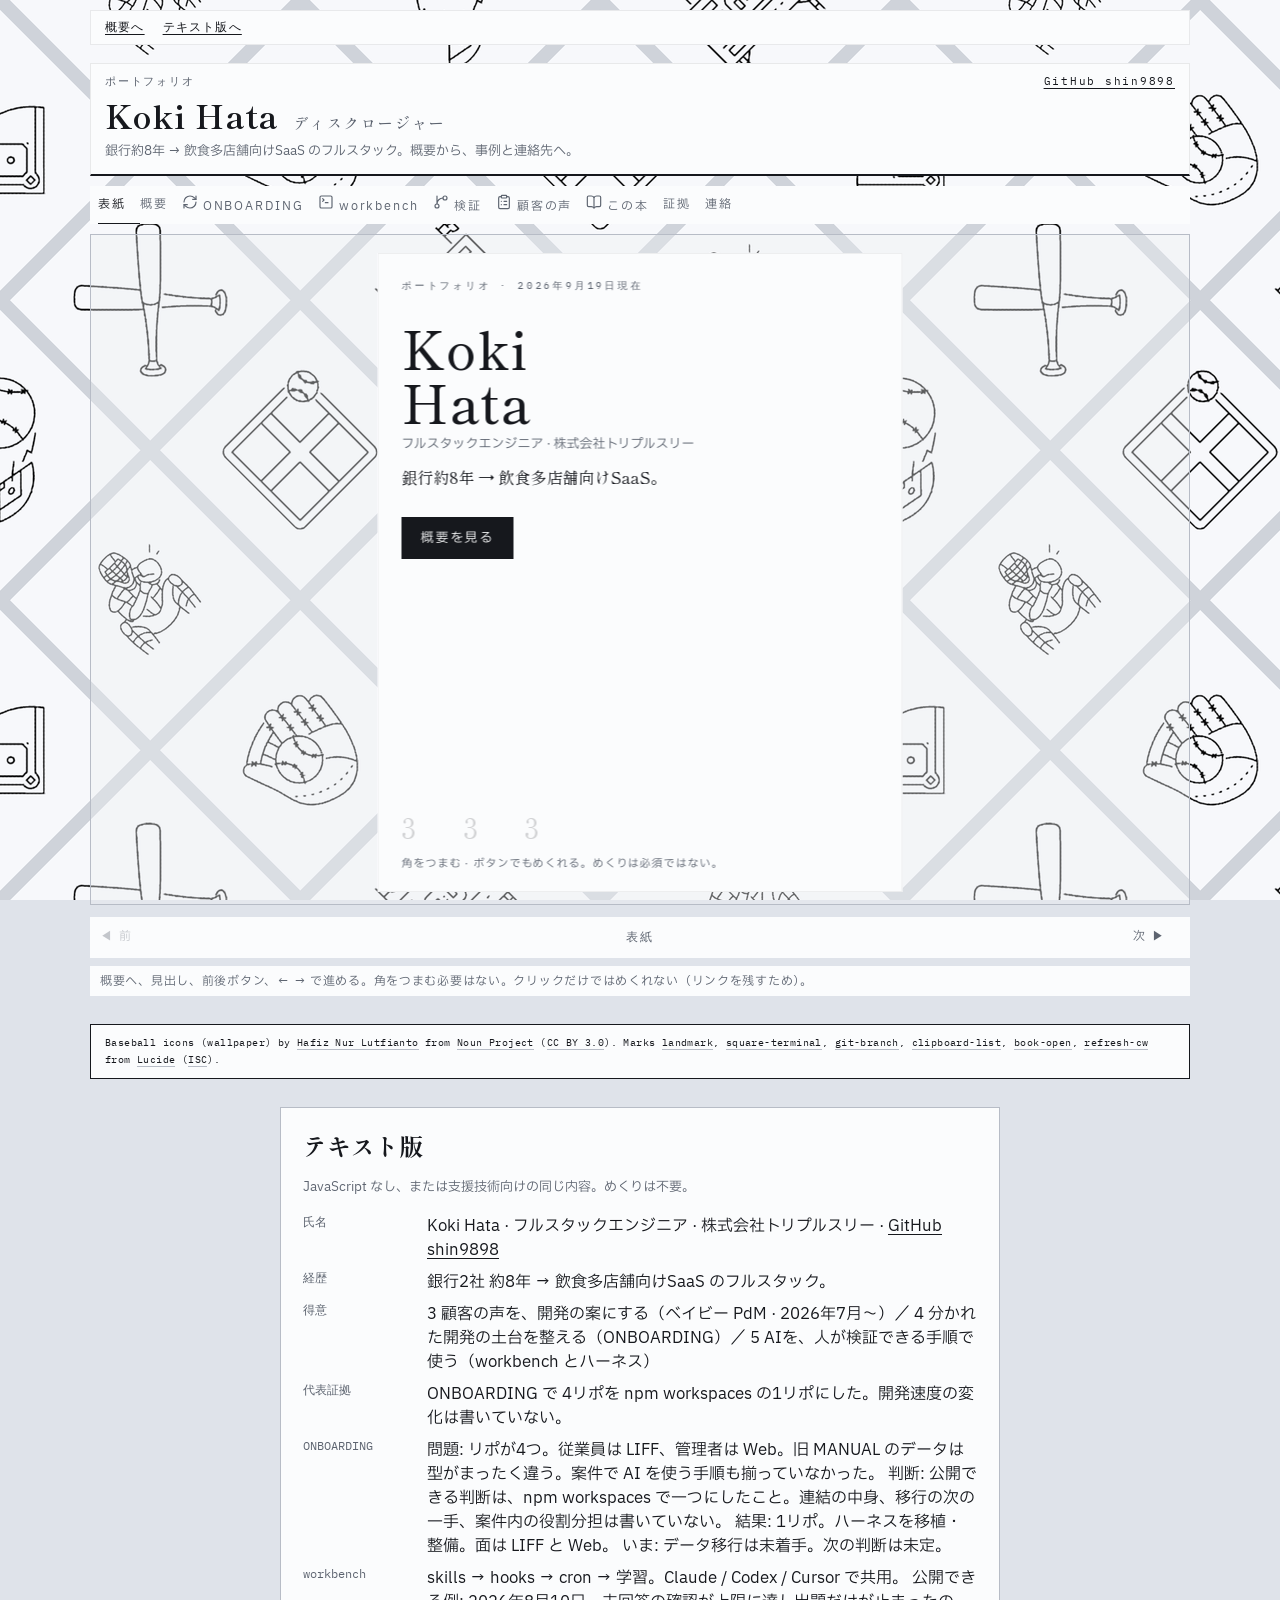
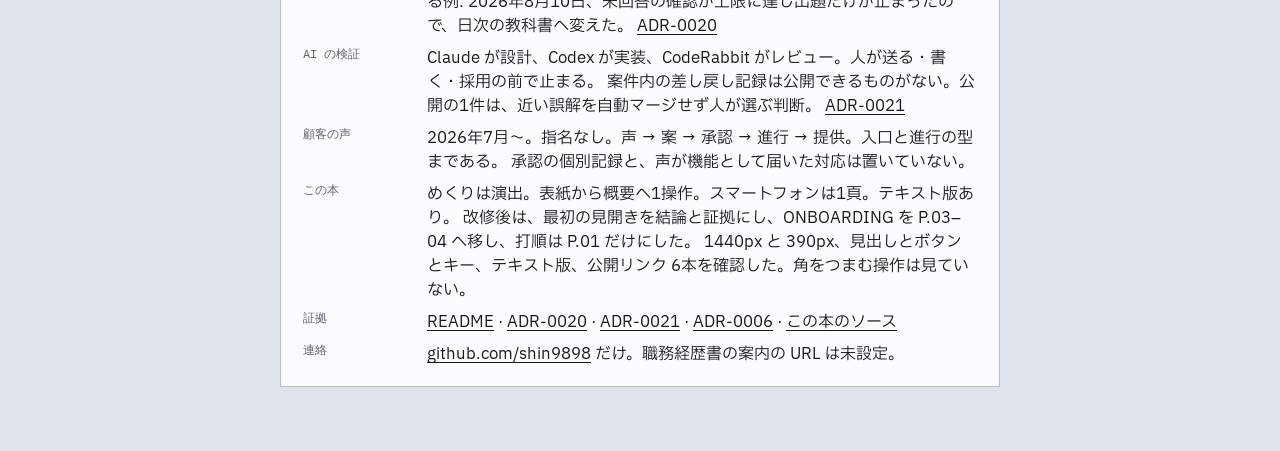
==== index.html @ a2ef48c8 "Publish v5 flipbook (16-page remap, ONBOARDING first) Move the ONBOARDING story to the second spread" ====
<!DOCTYPE html>
<html lang="ja">
  <head>
    <meta charset="utf-8" />
    <meta name="viewport" content="width=device-width, initial-scale=1" />
    <title>Koki Hata — フルスタック</title>
    <meta
      name="description"
      content="Koki Hata（GitHub: shin9898）。銀行約8年 → 飲食多店舗向けSaaS のフルスタック。顧客の声を開発につなぎ、開発基盤とAIの検証手順を自分で整える。"
    />
    <meta name="author" content="Koki Hata" />
    <link rel="canonical" href="https://shin9898.github.io/portfolio/" />
    <meta property="og:title" content="Koki Hata — フルスタック" />
    <meta
      property="og:description"
      content="銀行約8年 → 飲食多店舗向けSaaS。ONBOARDING の土台、workbench、AI の検証手順、顧客の声。"
    />
    <meta property="og:type" content="website" />
    <meta property="og:url" content="https://shin9898.github.io/portfolio/" />
    <meta property="og:locale" content="ja_JP" />
    <meta name="twitter:card" content="summary" />
    <meta name="theme-color" content="#dfe3ea" />
    <link rel="icon" href="./assets/favicon.svg" type="image/svg+xml" />
    <link rel="preconnect" href="https://fonts.googleapis.com" />
    <link rel="preconnect" href="https://fonts.gstatic.com" crossorigin />
    <link
      href="https://fonts.googleapis.com/css2?family=IBM+Plex+Mono:wght@400;500&family=IBM+Plex+Sans+JP:wght@400;500;600&family=Shippori+Mincho:wght@500;700&display=swap"
      rel="stylesheet"
    />
    <link rel="stylesheet" href="./css/stPageFlip.css" />
    <link rel="stylesheet" href="./css/site.css" />
  </head>
  <body>
    <svg xmlns="http://www.w3.org/2000/svg" width="0" height="0" aria-hidden="true" focusable="false" style="position: absolute">
      <!-- Lucide (ISC), shadcn default. https://lucide.dev/icons -->
      <symbol id="mark-bank" viewBox="0 0 24 24" fill="none" stroke="currentColor" stroke-width="1.75" stroke-linecap="round" stroke-linejoin="round">
        <title>landmark</title>
        <path d="M10 18v-7" />
        <path d="M11.119 2.205a2 2 0 0 1 1.762 0l7.84 3.846A.5.5 0 0 1 20.5 7h-17a.5.5 0 0 1-.22-.949z" />
        <path d="M14 18v-7" />
        <path d="M18 18v-7" />
        <path d="M3 22h18" />
        <path d="M6 18v-7" />
      </symbol>
      <symbol id="mark-workbench" viewBox="0 0 24 24" fill="none" stroke="currentColor" stroke-width="1.75" stroke-linecap="round" stroke-linejoin="round">
        <title>square-terminal</title>
        <path d="m7 11 2-2-2-2" />
        <path d="M11 13h4" />
        <rect width="18" height="18" x="3" y="3" rx="2" ry="2" />
      </symbol>
      <symbol id="mark-harness" viewBox="0 0 24 24" fill="none" stroke="currentColor" stroke-width="1.75" stroke-linecap="round" stroke-linejoin="round">
        <title>git-branch</title>
        <path d="M15 6a9 9 0 0 0-9 9V3" />
        <circle cx="18" cy="6" r="3" />
        <circle cx="6" cy="18" r="3" />
      </symbol>
      <symbol id="mark-pdm" viewBox="0 0 24 24" fill="none" stroke="currentColor" stroke-width="1.75" stroke-linecap="round" stroke-linejoin="round">
        <title>clipboard-list</title>
        <rect width="8" height="4" x="8" y="2" rx="1" ry="1" />
        <path d="M16 4h2a2 2 0 0 1 2 2v14a2 2 0 0 1-2 2H6a2 2 0 0 1-2-2V6a2 2 0 0 1 2-2h2" />
        <path d="M12 11h4" />
        <path d="M12 16h4" />
        <path d="M8 11h.01" />
        <path d="M8 16h.01" />
      </symbol>
      <symbol id="mark-book" viewBox="0 0 24 24" fill="none" stroke="currentColor" stroke-width="1.75" stroke-linecap="round" stroke-linejoin="round">
        <title>book-open</title>
        <path d="M12 5v16" />
        <path d="M20.001 19A2 2 0 0022 17V5a2 2 0 00-1.999-2L16 3.002A5 5 0 0012 5a5 5 0 00-4-2H4a2 2 0 00-2 2v12a2 2 0 001.999 2H8a5 5 0 014 2 5 5 0 014-2z" />
      </symbol>
      <symbol id="mark-story" viewBox="0 0 24 24" fill="none" stroke="currentColor" stroke-width="1.75" stroke-linecap="round" stroke-linejoin="round">
        <title>refresh-cw</title>
        <path d="M3 12a9 9 0 0 1 9-9 9.75 9.75 0 0 1 6.74 2.74L21 8" />
        <path d="M21 3v5h-5" />
        <path d="M21 12a9 9 0 0 1-9 9 9.75 9.75 0 0 1-6.74-2.74L3 16" />
        <path d="M8 16H3v5" />
      </symbol>
    </svg>

    <nav class="skip-bar" aria-label="近道">
      <a href="#plain-overview" data-jump="1">概要へ</a>
      <a href="#plain">テキスト版へ</a>
    </nav>

    <header class="mast">
      <p class="mast-kicker">ポートフォリオ</p>
      <p class="mast-id">
        <a href="https://github.com/shin9898">GitHub shin9898</a>
      </p>
      <h1 class="mast-title">
        Koki Hata
        <span class="mast-title-sub">ディスクロージャー</span>
      </h1>
      <p class="mast-lede">
        銀行約8年 → 飲食多店舗向けSaaS のフルスタック。概要から、事例と連絡先へ。
      </p>
    </header>

    <div class="desk">
      <nav class="toc" aria-label="頁の見出し">
        <button type="button" data-jump="0">表紙</button>
        <button type="button" data-jump="1">概要</button>
        <button type="button" data-jump="3">
          <svg class="toc-svg" viewBox="0 0 24 24" aria-hidden="true"><use href="#mark-story" /></svg>
          ONBOARDING
        </button>
        <button type="button" data-jump="5">
          <svg class="toc-svg" viewBox="0 0 24 24" aria-hidden="true"><use href="#mark-workbench" /></svg>
          workbench
        </button>
        <button type="button" data-jump="7">
          <svg class="toc-svg" viewBox="0 0 24 24" aria-hidden="true"><use href="#mark-harness" /></svg>
          検証
        </button>
        <button type="button" data-jump="9">
          <svg class="toc-svg" viewBox="0 0 24 24" aria-hidden="true"><use href="#mark-pdm" /></svg>
          顧客の声
        </button>
        <button type="button" data-jump="11">
          <svg class="toc-svg" viewBox="0 0 24 24" aria-hidden="true"><use href="#mark-book" /></svg>
          この本
        </button>
        <button type="button" data-jump="13">証拠</button>
        <button type="button" data-jump="14">連絡</button>
      </nav>

      <div class="stage" id="stage">
        <div class="mount is-showing-cover" id="mount">
          <div class="book" id="book" aria-label="Koki Hata ポートフォリオ">
            <!-- 0 表紙 -->
            <div class="leaf leaf-cover" data-book-page data-density="hard">
              <div class="cover cover-simple">
                <p class="cover-kicker">ポートフォリオ · 2026年9月19日現在</p>
                <h2 class="cover-title">Koki<br />Hata</h2>
                <p class="cover-sub">フルスタックエンジニア · 株式会社トリプルスリー</p>
                <p class="cover-lede">銀行約8年 → 飲食多店舗向けSaaS。</p>
                <button type="button" class="cover-cta" data-jump="1">概要を見る</button>
                <p class="three" aria-hidden="true">3&nbsp;&nbsp;3&nbsp;&nbsp;3</p>
                <p class="cover-hint">角をつまむ · ボタンでもめくれる。めくりは必須ではない。</p>
              </div>
            </div>

            <!-- 1 60秒の結論 -->
            <div class="leaf" data-book-page>
              <div class="sheet sheet-summary">
                <p class="running">
                  <svg class="role-svg" viewBox="0 0 24 24" role="img" aria-label="経歴"><title>経歴</title><use href="#mark-bank" /></svg>
                  P.01 — 60秒
                </p>
                <p class="field-label">だれか</p>
                <p class="legal-name">Koki Hata</p>
                <p class="identity">銀行2社 約8年 → 飲食多店舗向けSaaS のフルスタック。株式会社トリプルスリー。</p>
                <p class="field-label">得意</p>
                <ol class="hero-three">
                  <li>
                    <span class="bat-no">3</span>
                    <div>
                      <p class="hero-name">顧客の声を、開発の案にする</p>
                      <p class="hero-note">ベイビー PdM · 2026年7月〜</p>
                      <button type="button" class="inline-jump" data-jump="9">P.09–10 へ</button>
                    </div>
                  </li>
                  <li class="is-four">
                    <span class="bat-no">4</span>
                    <div>
                      <p class="hero-name">分かれた開発の土台を整える</p>
                      <p class="hero-note">ONBOARDING</p>
                      <button type="button" class="inline-jump" data-jump="3">P.03–04 へ</button>
                    </div>
                  </li>
                  <li>
                    <span class="bat-no">5</span>
                    <div>
                      <p class="hero-name">AIを、人が検証できる手順で使う</p>
                      <p class="hero-note">workbench とハーネス</p>
                      <button type="button" class="inline-jump" data-jump="5">P.05–08 へ</button>
                    </div>
                  </li>
                </ol>
                <p class="jump-row">
                  <button type="button" class="inline-jump" data-jump="14">連絡へ</button>
                  <a href="https://github.com/shin9898">GitHub shin9898</a>
                </p>
              </div>
            </div>

            <!-- 2 証拠 -->
            <div class="leaf" data-book-page>
              <div class="sheet">
                <p class="running">P.02 — 証拠</p>
                <h2>仕事の1話と、確かめられる変化</h2>
                <p class="kicker">ONBOARDING リニューアル。詳細は次の見開き。</p>
                <p class="lead">
                  分かれていた開発を npm workspaces の1リポにした。従業員は LIFF、管理者は Web。旧データ移行は未着手。案件で AI を使う手順を移植した。
                </p>
                <article class="proof">
                  <p class="field-label">代表証拠</p>
                  <p class="proof-head">4リポ → npm workspaces の1リポ</p>
                  <p>構成の変化まで。開発速度の変化は書いていない。</p>
                </article>
                <p class="jump-row">
                  <button type="button" class="inline-jump" data-jump="3">ONBOARDING P.03–04</button>
                  <button type="button" class="inline-jump" data-jump="14">連絡</button>
                </p>
              </div>
            </div>

            <!-- 3 ONBOARDING 問題・判断 -->
            <div class="leaf" data-book-page>
              <div class="sheet">
                <p class="running">
                  <svg class="role-svg" viewBox="0 0 24 24" role="img" aria-label="ONBOARDING"><title>ONBOARDING</title><use href="#mark-story" /></svg>
                  P.03 — ONBOARDING
                </p>
                <h2>分かれた開発の土台を整える</h2>
                <p class="kicker">ONBOARDING · 2025年12月〜。同じリニューアルの四つの論点。担当の境界は書いていない。</p>
                <ul class="story">
                  <li>
                    <p class="story-phase">問題</p>
                    <h3>土台が4つに分かれていた</h3>
                    <p>リポは4つ。従業員は LIFF、管理者は Web。旧 MANUAL のデータは型がまったく違う。案件で AI を使う手順も、まだ揃っていなかった。</p>
                  </li>
                  <li>
                    <p class="story-phase">判断</p>
                    <h3>公開できる判断は、一つに束ねたこと</h3>
                    <p>4リポを npm workspaces で一つにした。連結で何をどこにつないだか、移行の次の一手、案件内の役割分担は書いていない。</p>
                  </li>
                </ul>
              </div>
            </div>

            <!-- 4 ONBOARDING 結果・いま -->
            <div class="leaf" data-book-page>
              <div class="sheet">
                <p class="running">
                  <svg class="role-svg" viewBox="0 0 24 24" aria-hidden="true"><use href="#mark-story" /></svg>
                  P.04 — ONBOARDING
                </p>
                <h2>一つにした。移行は未着手</h2>
                <ul class="story">
                  <li>
                    <p class="story-phase">結果</p>
                    <div class="mono-diagram" aria-label="4リポから1リポ">
                      <div class="mono-from">
                        <span>リポ</span>
                        <span>リポ</span>
                        <span>リポ</span>
                        <span>リポ</span>
                      </div>
                      <span class="mono-arrow" aria-hidden="true">→</span>
                      <div class="mono-to">npm workspaces<br />1リポ</div>
                    </div>
                    <p>ハーネスを移植・整備した。面は LIFF と Web。連結で可能になった操作と、開発速度の変化は書いていない。</p>
                  </li>
                  <li>
                    <p class="story-phase">いま</p>
                    <h3>データ移行は未着手</h3>
                    <p>旧 MANUAL からの移行は、まだ始めていない。次の判断は未定。</p>
                  </li>
                </ul>
              </div>
            </div>

            <!-- 5 workbench 流れ -->
            <div class="leaf" data-book-page>
              <div class="sheet">
                <p class="running">
                  <svg class="role-svg" viewBox="0 0 24 24" role="img" aria-label="workbench"><title>workbench</title><use href="#mark-workbench" /></svg>
                  P.05 — workbench
                </p>
                <h2>workbench がどう回るか</h2>
                <p class="kicker">個人環境 · 2026年4月〜 · Claude / Codex / Cursor で共用</p>
                <ol class="flow" aria-label="全体の流れ">
                  <li>
                    <h3>skills</h3>
                    <p>手順を固定する</p>
                  </li>
                  <li>
                    <h3>hooks</h3>
                    <p>同じ契約で止める</p>
                  </li>
                  <li>
                    <h3>cron</h3>
                    <p>短い周期を回す</p>
                  </li>
                  <li>
                    <h3>学習</h3>
                    <p>次の手順に残す</p>
                  </li>
                </ol>
                <p>SessionStart から Stop までを3つの実行環境で共有する。朝の briefing、週次、学びの昇格を機械が回す。</p>
              </div>
            </div>

            <!-- 6 workbench 1例 -->
            <div class="leaf" data-book-page>
              <div class="sheet">
                <p class="running">
                  <svg class="role-svg" viewBox="0 0 24 24" aria-hidden="true"><use href="#mark-workbench" /></svg>
                  P.06 — workbench
                </p>
                <h2>学びが、次の手順になった例</h2>
                <p class="kicker">設計資料と、公開されている判断を分ける。</p>
                <article class="proof">
                  <p class="field-label">公開できる実行の1件</p>
                  <p class="proof-head">出題が止まったので、日次の教科書に変えた</p>
                  <p>
                    2026年8月10日、未回答の確認が上限に達し、新しい commit では出題だけが止まった。イベントは届いていた。全部貯めて1日の終わりに圧縮し、確認のあと翌日を進める形へ変えた。
                  </p>
                  <p>
                    <a href="https://github.com/shin9898/applied-loop/blob/main/docs/adr/0020-daily-retro-knowledge-loop.md">applied-loop ADR-0020</a>
                  </p>
                </article>
                <p class="fn">これは公開リポジトリの判断記録。個人環境の日記そのものは、ここには置いていない。</p>
              </div>
            </div>

            <!-- 7 ハーネス -->
            <div class="leaf" data-book-page>
              <div class="sheet">
                <p class="running">
                  <svg class="role-svg" viewBox="0 0 24 24" role="img" aria-label="AI ハーネス"><title>AI ハーネス</title><use href="#mark-harness" /></svg>
                  P.07 — AI の検証
                </p>
                <h2>AIを、人が検証できる手順で使う</h2>
                <p class="kicker">道具の紹介ではない。誰が設計し、誰が書き、誰が止めると決めるか。</p>
                <ol class="flow" aria-label="役割の順">
                  <li>
                    <h3>Claude</h3>
                    <p>設計する</p>
                  </li>
                  <li>
                    <h3>Codex</h3>
                    <p>実装する</p>
                  </li>
                  <li>
                    <h3>CodeRabbit</h3>
                    <p>レビューする</p>
                  </li>
                  <li>
                    <h3>人</h3>
                    <p>送る・書く・採用の前で止まる</p>
                  </li>
                </ol>
                <p>同じ手が設計と実装と最終レビューを兼ねない。本番のデータベースは書かない。</p>
              </div>
            </div>

            <!-- 8 検証記録 -->
            <div class="leaf" data-book-page>
              <div class="sheet">
                <p class="running">
                  <svg class="role-svg" viewBox="0 0 24 24" aria-hidden="true"><use href="#mark-harness" /></svg>
                  P.08 — AI の検証
                </p>
                <h2>人が差し戻した記録</h2>
                <p class="kicker">案件内の Claude → Codex → CodeRabbit の差し戻しは、公開できるものがない。下は公開リポジトリの1件。</p>
                <article class="proof">
                  <p class="field-label">公開できる検証の1件</p>
                  <p class="proof-head">近い誤解を、自動ではマージしない</p>
                  <p>
                    意味の近い誤解を機械がまとめる案に対し、実測を読んだところ重複ではなく精緻化だった。自動マージはしない。採用は人が選ぶ。
                  </p>
                  <p>
                    <a href="https://github.com/shin9898/applied-loop/blob/main/docs/adr/0021-gate-duplicate-guard.md">applied-loop ADR-0021</a>
                  </p>
                </article>
                <p class="fn">
                  理解ゲートの設計は
                  <a href="https://github.com/shin9898/applied-loop/blob/main/docs/adr/0006-comprehension-gate.md">ADR-0006</a>。
                </p>
              </div>
            </div>

            <!-- 9 顧客の声 -->
            <div class="leaf" data-book-page>
              <div class="sheet">
                <p class="running">
                  <svg class="role-svg" viewBox="0 0 24 24" role="img" aria-label="顧客の声"><title>顧客の声</title><use href="#mark-pdm" /></svg>
                  P.09 — 顧客の声
                </p>
                <h2>顧客の声を、開発の判断へ</h2>
                <p class="kicker">ベイビー PdM · 2026年7月〜 · 指名なし。肩書ではない。</p>
                <ol class="process" aria-label="声から提供までの順">
                  <li>声</li>
                  <li>案</li>
                  <li>承認</li>
                  <li>進行</li>
                  <li>提供</li>
                </ol>
                <p>議事録・Slack・失注を製品別に束ね、原文と解釈と人の判断を分けて案にする。声から Issue までの型をコードに置いている。</p>
                <p>承認の個別記録と、声が機能として届いた対応は、この本には置いていない。全工程が回っている、とは書いていない。</p>
              </div>
            </div>

            <!-- 10 到達地点 -->
            <div class="leaf" data-book-page>
              <div class="sheet">
                <p class="running">
                  <svg class="role-svg" viewBox="0 0 24 24" aria-hidden="true"><use href="#mark-pdm" /></svg>
                  P.10 — 顧客の声
                </p>
                <h2>いまの到達地点</h2>
                <p class="kicker">自発。入口と進行の型まで。</p>
                <ul class="beats">
                  <li>
                    <h3>ある</h3>
                    <p>声の入口。仕分け。課題を仕様にする。進行の契約。AI の提案を人が止める型。</p>
                  </li>
                  <li>
                    <h3>ない</h3>
                    <p>承認した個別案件の公開記録。この声がこの機能になった、という対応表。</p>
                  </li>
                </ul>
                <p class="fn">社内の件数は載せていない。</p>
              </div>
            </div>

            <!-- 11 この本 -->
            <div class="leaf" data-book-page>
              <div class="sheet">
                <p class="running">
                  <svg class="role-svg" viewBox="0 0 24 24" role="img" aria-label="このめくり本"><title>このめくり本</title><use href="#mark-book" /></svg>
                  P.11 — この本
                </p>
                <h2>めくりは演出。閲覧の必須ではない</h2>
                <ul class="beats">
                  <li>
                    <h3>概要へ1操作</h3>
                    <p>表紙の「概要を見る」、または上の「概要へ」。各事例と連絡は見出しから直接。</p>
                  </li>
                  <li>
                    <h3>スマートフォンは1頁</h3>
                    <p>幅が狭いときは見開きにしない。角をつままなくても、ボタンとキーボードで進める。</p>
                  </li>
                  <li>
                    <h3>テキスト版</h3>
                    <p>同じ内容を、めくりなしで読める。上の「テキスト版へ」。</p>
                  </li>
                </ul>
              </div>
            </div>

            <!-- 12 改修と検証 -->
            <div class="leaf" data-book-page>
              <div class="sheet">
                <p class="running">P.12 — この本</p>
                <h2>改修の前後と、実施した検証</h2>
                <div class="compare">
                  <article>
                    <p class="field-label">前</p>
                    <p>最初の見開きは読み方と仕組みの説明。仕事の1話は後ろ。打順が各章で繰り返された。編集用の印が本文に残っていた。</p>
                  </article>
                  <article>
                    <p class="field-label">後</p>
                    <p>最初の見開きは結論と証拠。ONBOARDING は P.03–04。打順は P.01 だけ。公開本文から編集メモを外した。</p>
                  </article>
                </div>
                <ul class="verify" id="verify-list">
                  <li>幅 1440px で表紙・最初の見開き・テキスト版を撮影した。欠けは見えていない。</li>
                  <li>幅 390px で表紙・概要・ONBOARDING が単頁になった。頁内の縦スクロールは起きなかった。</li>
                  <li>「概要を見る」「概要へ」、見出し、前後ボタン、← → で全16頁に届いた。</li>
                  <li>テキスト版だけで、経歴・得意・証拠・連絡の骨格に届いた。</li>
                  <li>公開リンク 6本は、ログアウトの HTTP 200 で開いた。</li>
                </ul>
                <p class="fn">角をつまむ操作そのものは、この検証では見ていない。</p>
              </div>
            </div>

            <!-- 13 証拠リンク -->
            <div class="leaf" data-book-page>
              <div class="sheet">
                <p class="running">P.13 — 証拠</p>
                <h2>ログアウトで開く先</h2>
                <p class="kicker">リポジトリのトップで済ませない。確認できる内容だけ。</p>
                <ul class="deep-links">
                  <li>
                    <a href="https://github.com/shin9898/applied-loop/blob/main/README.md">applied-loop README</a>
                    <span>学習ループの公開入口</span>
                  </li>
                  <li>
                    <a href="https://github.com/shin9898/applied-loop/blob/main/docs/adr/0020-daily-retro-knowledge-loop.md">ADR-0020</a>
                    <span>出題停止を見て、日次教科書へ変えた判断</span>
                  </li>
                  <li>
                    <a href="https://github.com/shin9898/applied-loop/blob/main/docs/adr/0021-gate-duplicate-guard.md">ADR-0021</a>
                    <span>近い誤解を自動マージしない、人の選択</span>
                  </li>
                  <li>
                    <a href="https://github.com/shin9898/applied-loop/blob/main/docs/adr/0006-comprehension-gate.md">ADR-0006</a>
                    <span>理解ゲートの設計</span>
                  </li>
                  <li>
                    <a href="https://github.com/shin9898/portfolio/blob/main/index.html">portfolio / index.html</a>
                    <span>この本のソース</span>
                  </li>
                </ul>
              </div>
            </div>

            <!-- 14 連絡 -->
            <div class="leaf" data-book-page>
              <div class="sheet">
                <p class="running">P.14 — 連絡</p>
                <h2>連絡</h2>
                <ul class="contact">
                  <li>
                    GitHub
                    <a href="https://github.com/shin9898">shin9898</a>
                  </li>
                  <li>
                    この本
                    <a href="https://shin9898.github.io/portfolio/">shin9898.github.io/portfolio</a>
                  </li>
                </ul>
                <p>いま公開する連絡先は GitHub だけ。ほかの宛先は書いていない。</p>
                <p>職歴の正本は職務経歴書側。この本には載せない。案内の URL は未設定。</p>
                <p class="fn credit-line">
                  Baseball icons (wallpaper) by
                  <a href="https://thenounproject.com/creator/hafizcreative.id/">Hafiz Nur Lutfianto</a>
                  from
                  <a href="https://thenounproject.com/browse/collection-icon/sleek-baseball-296164/">Noun Project</a>
                  (<a href="https://creativecommons.org/licenses/by/3.0/">CC BY 3.0</a>).
                  Marks
                  <a href="https://lucide.dev/icons/landmark">landmark</a>,
                  <a href="https://lucide.dev/icons/square-terminal">square-terminal</a>,
                  <a href="https://lucide.dev/icons/git-branch">git-branch</a>,
                  <a href="https://lucide.dev/icons/clipboard-list">clipboard-list</a>,
                  <a href="https://lucide.dev/icons/book-open">book-open</a>,
                  <a href="https://lucide.dev/icons/refresh-cw">refresh-cw</a>
                  from
                  <a href="https://lucide.dev/">Lucide</a>
                  (<a href="https://lucide.dev/license">ISC</a>).
                </p>
              </div>
            </div>

            <!-- 15 裏表紙 -->
            <div class="leaf leaf-cover leaf-back" data-book-page data-density="hard">
              <div class="cover cover-back cover-simple">
                <p class="cover-kicker">閉じたあと</p>
                <h2 class="cover-title">Koki<br />Hata</h2>
                <p class="cover-sub">
                  <a href="https://github.com/shin9898">github.com/shin9898</a>
                </p>
                <p class="cover-lede">2026年9月19日現在</p>
                <p class="three" aria-hidden="true">3&nbsp;&nbsp;3&nbsp;&nbsp;3</p>
              </div>
            </div>
          </div>
        </div>
      </div>

      <div class="controls">
        <button type="button" id="prev" aria-label="前の頁">◀ 前</button>
        <p class="pager" aria-live="polite">
          <span id="page-label">表紙</span>
        </p>
        <button type="button" id="next" aria-label="次の頁">次 ▶</button>
      </div>
      <p class="hint" id="flip-hint">初期化しています…</p>
    </div>

    <footer class="site-credit">
      <p>
        Baseball icons (wallpaper) by
        <a href="https://thenounproject.com/creator/hafizcreative.id/">Hafiz Nur Lutfianto</a>
        from
        <a href="https://thenounproject.com/browse/collection-icon/sleek-baseball-296164/">Noun Project</a>
        (<a href="https://creativecommons.org/licenses/by/3.0/">CC BY 3.0</a>).
        Marks
        <a href="https://lucide.dev/icons/landmark">landmark</a>,
        <a href="https://lucide.dev/icons/square-terminal">square-terminal</a>,
        <a href="https://lucide.dev/icons/git-branch">git-branch</a>,
        <a href="https://lucide.dev/icons/clipboard-list">clipboard-list</a>,
        <a href="https://lucide.dev/icons/book-open">book-open</a>,
        <a href="https://lucide.dev/icons/refresh-cw">refresh-cw</a>
        from
        <a href="https://lucide.dev/">Lucide</a>
        (<a href="https://lucide.dev/license">ISC</a>).
      </p>
    </footer>

    <section class="plain" id="plain" aria-labelledby="plain-h">
      <h2 id="plain-h">テキスト版</h2>
      <p>JavaScript なし、または支援技術向けの同じ内容。めくりは不要。</p>
      <dl>
        <dt id="plain-overview">氏名</dt>
        <dd>Koki Hata · フルスタックエンジニア · 株式会社トリプルスリー · <a href="https://github.com/shin9898">GitHub shin9898</a></dd>
        <dt>経歴</dt>
        <dd>銀行2社 約8年 → 飲食多店舗向けSaaS のフルスタック。</dd>
        <dt>得意</dt>
        <dd>
          3 顧客の声を、開発の案にする（ベイビー PdM · 2026年7月〜）／
          4 分かれた開発の土台を整える（ONBOARDING）／
          5 AIを、人が検証できる手順で使う（workbench とハーネス）
        </dd>
        <dt>代表証拠</dt>
        <dd>ONBOARDING で 4リポを npm workspaces の1リポにした。開発速度の変化は書いていない。</dd>
        <dt>ONBOARDING</dt>
        <dd>
          問題: リポが4つ。従業員は LIFF、管理者は Web。旧 MANUAL のデータは型がまったく違う。案件で AI を使う手順も揃っていなかった。
          判断: 公開できる判断は、npm workspaces で一つにしたこと。連結の中身、移行の次の一手、案件内の役割分担は書いていない。
          結果: 1リポ。ハーネスを移植・整備。面は LIFF と Web。
          いま: データ移行は未着手。次の判断は未定。
        </dd>
        <dt>workbench</dt>
        <dd>
          skills → hooks → cron → 学習。Claude / Codex / Cursor で共用。
          公開できる例: 2026年8月10日、未回答の確認が上限に達し出題だけが止まったので、日次の教科書へ変えた。
          <a href="https://github.com/shin9898/applied-loop/blob/main/docs/adr/0020-daily-retro-knowledge-loop.md">ADR-0020</a>
        </dd>
        <dt>AI の検証</dt>
        <dd>
          Claude が設計、Codex が実装、CodeRabbit がレビュー。人が送る・書く・採用の前で止まる。
          案件内の差し戻し記録は公開できるものがない。公開の1件は、近い誤解を自動マージせず人が選ぶ判断。
          <a href="https://github.com/shin9898/applied-loop/blob/main/docs/adr/0021-gate-duplicate-guard.md">ADR-0021</a>
        </dd>
        <dt>顧客の声</dt>
        <dd>
          2026年7月〜。指名なし。声 → 案 → 承認 → 進行 → 提供。入口と進行の型まである。
          承認の個別記録と、声が機能として届いた対応は置いていない。
        </dd>
        <dt>この本</dt>
        <dd>
          めくりは演出。表紙から概要へ1操作。スマートフォンは1頁。テキスト版あり。
          改修後は、最初の見開きを結論と証拠にし、ONBOARDING を P.03–04 へ移し、打順は P.01 だけにした。
          1440px と 390px、見出しとボタンとキー、テキスト版、公開リンク 6本を確認した。角をつまむ操作は見ていない。
        </dd>
        <dt>証拠</dt>
        <dd>
          <a href="https://github.com/shin9898/applied-loop/blob/main/README.md">README</a> ·
          <a href="https://github.com/shin9898/applied-loop/blob/main/docs/adr/0020-daily-retro-knowledge-loop.md">ADR-0020</a> ·
          <a href="https://github.com/shin9898/applied-loop/blob/main/docs/adr/0021-gate-duplicate-guard.md">ADR-0021</a> ·
          <a href="https://github.com/shin9898/applied-loop/blob/main/docs/adr/0006-comprehension-gate.md">ADR-0006</a> ·
          <a href="https://github.com/shin9898/portfolio/blob/main/index.html">この本のソース</a>
        </dd>
        <dt>連絡</dt>
        <dd>
          <a href="https://github.com/shin9898">github.com/shin9898</a>
          だけ。職務経歴書の案内の URL は未設定。
        </dd>
      </dl>
    </section>

    <script src="./js/vendor/page-flip.browser.js"></script>
    <script src="./js/site.js"></script>
  </body>
</html>
---- css/stPageFlip.css ----
.stf__parent {
  position: relative;
  display: block;
  box-sizing: border-box;
  transform: translateZ(0);

  -ms-touch-action: pan-y;
  touch-action: pan-y;
}

.sft__wrapper {
  position: relative;
  width: 100%;
  box-sizing: border-box;
}

.stf__parent canvas {
  position: absolute;
  width: 100%;
  height: 100%;
  left: 0;
  top: 0;
}

.stf__block {
  position: absolute;
  width: 100%;
  height: 100%;
  box-sizing: border-box;
  perspective: 2000px;
}

.stf__item {
  display: none;
  position: absolute;
  transform-style: preserve-3d;
}

.stf__outerShadow {
  position: absolute;
  left: 0;
  top: 0;
}

.stf__innerShadow {
  position: absolute;
  left: 0;
  top: 0;
}

.stf__hardShadow {
  position: absolute;
  left: 0;
  top: 0;
}

.stf__hardInnerShadow {
  position: absolute;
  left: 0;
  top: 0;
}
---- css/site.css ----
:root {
  --bg: #dfe3ea;
  --stage: #eceef2;
  --paper: #fbfcfd;
  --ink: #16181d;
  --mute: #5d6470;
  --rule: #b7bcc6;
  --note: #7a1f2b;
  --col: rgba(22, 24, 29, 0.08);
  --grid: #cfd4dc;
  --mincho: "Shippori Mincho", "Yu Mincho", "Hiragino Mincho ProN", serif;
  --gothic: "IBM Plex Sans JP", "Hiragino Sans", "Noto Sans JP", sans-serif;
  --mono: "IBM Plex Mono", ui-monospace, monospace;
  --wallpaper-w: 900px;
  --wallpaper-h: 600px;
}

*,
*::before,
*::after {
  box-sizing: border-box;
}

html,
body {
  margin: 0;
  min-height: 100%;
}

body {
  color: var(--ink);
  font-family: var(--gothic);
  background-color: var(--bg);
  overflow-x: hidden;
  -webkit-font-smoothing: antialiased;
}

/* Noun baseball line-art as pasted wallpaper, not the four role marks.
   One 3×2 diamond tile, origin 0 0, viewport-fixed — no offset, no scroll/flip shift. */
body::before {
  content: "";
  position: fixed;
  inset: 0;
  z-index: 0;
  pointer-events: none;
  background-color: var(--bg);
  background-image: url("../assets/wallpaper/noun-baseball-tile.png");
  background-repeat: repeat;
  background-size: var(--wallpaper-w) var(--wallpaper-h);
  background-position: 0 0;
  background-attachment: fixed;
}

.skip {
  position: absolute;
  left: 12px;
  top: -48px;
  z-index: 20;
  padding: 8px 12px;
  background: var(--paper);
  color: var(--ink);
  border: 1px solid var(--ink);
}

.skip:focus {
  top: 12px;
}

.skip-bar {
  position: relative;
  z-index: 2;
  display: flex;
  flex-wrap: wrap;
  gap: 10px 18px;
  width: min(1100px, calc(100% - 24px));
  margin: 10px auto 0;
  padding: 8px 14px;
  background: var(--paper);
  border: 1px solid rgba(22, 24, 29, 0.08);
  font-family: var(--mono);
  font-size: 12px;
  letter-spacing: 0.1em;
}

.skip-bar a {
  color: var(--ink);
}

.mast {
  position: relative;
  z-index: 1;
  width: min(1100px, calc(100% - 24px));
  margin: 18px auto 10px;
  display: grid;
  grid-template-columns: 1fr auto;
  grid-template-areas:
    "kicker id"
    "title title"
    "lede lede";
  align-items: baseline;
  gap: 4px 12px;
  padding: 10px 14px 12px;
  background: var(--paper);
  border: 1px solid rgba(22, 24, 29, 0.08);
  border-bottom: 2px solid var(--ink);
}

.mast-kicker,
.mast-id {
  margin: 0;
  font-family: var(--mono);
  font-size: 11px;
  letter-spacing: 0.16em;
  color: var(--mute);
}

.mast-kicker {
  grid-area: kicker;
}

.mast-id {
  grid-area: id;
  text-align: right;
}

.mast-title {
  grid-area: title;
  margin: 4px 0 0;
  font-family: var(--mincho);
  font-size: clamp(24px, 3vw, 32px);
  font-weight: 700;
  letter-spacing: 0.04em;
  line-height: 1.15;
  display: flex;
  flex-wrap: wrap;
  align-items: baseline;
  gap: 4px 14px;
}

.mast-title-sub {
  font-size: clamp(13px, 1.4vw, 15px);
  font-weight: 500;
  letter-spacing: 0.14em;
  color: var(--mute);
}

.mast-lede {
  grid-area: lede;
  margin: 2px 0 0;
  font-size: 13px;
  line-height: 1.7;
  color: var(--mute);
}

.mast-lede strong {
  color: var(--ink);
  font-weight: 600;
  border-bottom: 1px solid var(--ink);
}

.desk {
  position: relative;
  z-index: 1;
  width: min(1100px, calc(100% - 24px));
  margin: 0 auto 28px;
}

.toc {
  display: flex;
  flex-wrap: nowrap;
  align-items: stretch;
  gap: 0;
  margin: 0 0 10px;
  overflow-x: auto;
  padding: 2px 8px 0;
  background: var(--paper);
}

.toc button,
.controls button {
  appearance: none;
  border: 0;
  border-bottom: 1px solid transparent;
  background: transparent;
  color: var(--mute);
  font-family: var(--gothic);
  font-size: 12px;
  letter-spacing: 0.16em;
  padding: 6px 14px 8px 0;
  cursor: pointer;
  flex: 0 0 auto;
  white-space: nowrap;
}

.toc-group {
  display: flex;
  align-items: stretch;
  flex: 0 0 auto;
  margin: 0 12px 0 2px;
  padding: 0 0 0 10px;
  border-left: 1px solid var(--rule);
  border-right: 1px solid var(--rule);
}

.toc-group-label {
  align-self: center;
  margin-right: 10px;
  font-family: var(--mono);
  font-size: 10px;
  letter-spacing: 0.2em;
  color: var(--note);
}

.toc-group button {
  display: inline-flex;
  align-items: center;
  gap: 5px;
  letter-spacing: 0.08em;
}

.toc-svg {
  width: 16px;
  height: 16px;
  flex: 0 0 auto;
}

.toc button.is-active,
.toc button:hover,
.controls button:hover {
  color: var(--ink);
  border-bottom-color: var(--ink);
}

.toc button:disabled,
.controls button:disabled {
  opacity: 0.35;
  cursor: not-allowed;
}

.stage {
  position: relative;
  padding: 18px 24px 12px;
  min-height: 360px;
  background: rgba(236, 238, 242, 0.38);
  border: 1px solid var(--rule);
  overflow: hidden;
}

.mount {
  width: 100%;
}

.book {
  margin: 0 auto;
  width: 100%;
}

.book:not(.stf__parent) {
  position: relative;
  min-height: 520px;
  display: flex;
  align-items: center;
  justify-content: center;
}

.book:not(.stf__parent) .leaf {
  display: none;
}

.book:not(.stf__parent) .leaf-cover:first-child {
  display: block;
  width: min(360px, 78vw);
  height: min(500px, 64vh);
  box-shadow: 0 18px 40px rgba(22, 24, 29, 0.12);
}

.mount.is-showing-cover .book.stf__parent {
  transform: translateX(-25%);
}

.mount.is-showing-spread .book.stf__parent {
  transform: translateX(0);
}

.leaf {
  background: var(--paper);
  color: var(--ink);
}

.leaf-cover {
  background: var(--paper);
}

.cover {
  position: relative;
  height: 100%;
  padding: 26px 24px 20px;
  overflow: hidden;
  display: flex;
  flex-direction: column;
  background: var(--paper);
  box-shadow: inset 0 0 0 1px rgba(22, 24, 29, 0.06);
}

.cover-kicker {
  margin: 0;
  font-family: var(--mono);
  font-size: 10px;
  letter-spacing: 0.28em;
  color: var(--mute);
}

.cover-title {
  margin: 28px 0 4px;
  font-family: var(--mincho);
  font-size: clamp(40px, 8vw, 52px);
  line-height: 1.05;
  font-weight: 500;
  letter-spacing: 0.02em;
}

.cover-sub {
  margin: 0 0 10px;
  font-size: 13px;
  color: var(--mute);
}

.cover-lede {
  margin: 0 0 18px;
  font-family: var(--mincho);
  font-size: 14px;
  line-height: 1.7;
}

.cols {
  display: grid;
  grid-template-columns: 1fr 1fr 1fr;
  gap: 0;
  flex: 1;
  margin: 0;
  border-top: 1px solid var(--ink);
  min-height: 0;
}

.cols > div {
  padding: 12px 10px 0 0;
  border-right: 1px solid var(--rule);
}

.cols > div:last-child {
  border-right: 0;
  padding-right: 0;
}

.cols > div:not(:first-child) {
  padding-left: 10px;
}

.cols dt {
  margin: 0;
  font-family: var(--mono);
  font-size: 10px;
  letter-spacing: 0.14em;
  color: var(--mute);
}

.cols dd {
  margin: 5px 0 12px;
  font-family: var(--mincho);
  font-size: 14px;
  line-height: 1.35;
}

.cols dd small {
  display: block;
  margin-top: 2px;
  font-family: var(--mono);
  font-size: 10px;
  letter-spacing: 0.04em;
  color: var(--mute);
}

.cover-legend {
  display: flex;
  justify-content: space-between;
  gap: 8px;
  margin: 0;
  padding: 8px 0;
  border-top: 1px solid var(--rule);
  font-family: var(--mono);
  font-size: 10px;
  letter-spacing: 0.1em;
  color: var(--mute);
}

.cover-legend .is-strong {
  color: var(--ink);
  border-bottom: 1px solid var(--ink);
}

.three {
  display: flex;
  justify-content: space-between;
  margin: 0;
  padding-top: 12px;
  font-family: var(--mincho);
  font-size: 28px;
  color: rgba(22, 24, 29, 0.18);
  letter-spacing: 0.4em;
}

.cover-hint {
  margin: 8px 0 0;
  font-size: 11px;
  letter-spacing: 0.08em;
  color: var(--mute);
}

.cover-simple {
  justify-content: flex-start;
}

.cover-simple .cover-lede {
  font-size: 16px;
  margin-bottom: 8px;
}

.cover-cta {
  appearance: none;
  align-self: flex-start;
  margin: 18px 0 auto;
  padding: 10px 18px;
  border: 1px solid var(--ink);
  background: var(--ink);
  color: var(--paper);
  font-family: var(--gothic);
  font-size: 13px;
  letter-spacing: 0.14em;
  cursor: pointer;
}

.cover-cta:hover,
.cover-cta:focus-visible {
  background: var(--paper);
  color: var(--ink);
}

.cover-back .cover-sub a {
  color: inherit;
}

.cover-back {
  justify-content: center;
}

.cover-back .cover-title {
  margin-top: 8px;
  font-size: clamp(32px, 6vw, 40px);
}

.sheet {
  height: 100%;
  padding: 18px 18px 16px 20px;
  overflow: hidden;
  overflow-y: auto;
  display: flex;
  flex-direction: column;
  background: var(--paper);
}

.running {
  margin: 0 0 8px;
  font-family: var(--mono);
  font-size: 10px;
  letter-spacing: 0.2em;
  color: var(--mute);
  display: flex;
  align-items: center;
  gap: 8px;
}

.running .role-svg {
  width: 22px;
  height: 22px;
  flex: 0 0 auto;
}

.sheet h2 {
  margin: 0 0 8px;
  font-family: var(--mincho);
  font-size: 22px;
  font-weight: 700;
  letter-spacing: 0.04em;
}

.lead,
.sheet p {
  margin: 0 0 8px;
  font-size: 13.5px;
  line-height: 1.75;
}

.kicker {
  margin: 0 0 10px;
  font-size: 12px;
  color: var(--mute);
}

.fn,
.sheet .fn {
  margin-top: auto;
  padding-top: 10px;
  border-top: 1px solid var(--rule);
  font-size: 11px;
  color: var(--mute);
  line-height: 1.65;
}

.fn p {
  margin: 0 0 6px;
  font-size: 11px;
  line-height: 1.65;
}

.fn p:last-child {
  margin-bottom: 0;
}

.mark {
  font-family: var(--mono);
  font-size: 10px;
  letter-spacing: 0.12em;
  color: var(--note);
  border-bottom: 1px solid var(--note);
}

/* Source tag for facts read from the personal repositories (workbench / llm-config). */
.src {
  font-family: var(--mono);
  font-size: 9px;
  letter-spacing: 0.02em;
  color: var(--mute);
  overflow-wrap: anywhere;
}

.role-index {
  margin: 8px 0 10px;
  padding: 0;
  list-style: none;
  display: grid;
  grid-template-columns: repeat(4, 1fr);
  gap: 8px 6px;
}

.role-index li {
  display: flex;
  flex-direction: column;
  align-items: center;
  text-align: center;
  gap: 4px;
}

.role-index .role-svg {
  width: 56px;
  height: 56px;
}

.role-index-5 {
  grid-template-columns: repeat(5, 1fr);
  gap: 8px 4px;
}

.role-index-5 .role-svg {
  width: 44px;
  height: 44px;
}

.role-index-5 .role-name {
  font-size: 12px;
}

.role-svg {
  width: 48px;
  height: 48px;
  color: var(--ink);
  display: block;
  flex: 0 0 auto;
  overflow: visible;
}

.role-svg-inline {
  width: 22px;
  height: 22px;
  display: inline-block;
  vertical-align: middle;
  margin-right: 4px;
}

.role-name {
  margin: 0;
  font-family: var(--mincho);
  font-size: 13px;
  font-weight: 700;
}

.role-read {
  margin: 0;
  font-size: 10px;
  line-height: 1.45;
  color: var(--mute);
}

.field-label {
  margin: 0;
  font-family: var(--mono);
  font-size: 10px;
  letter-spacing: 0.2em;
  color: var(--mute);
}

.legal-name {
  margin: 0 0 4px;
  font-family: var(--mincho);
  font-size: 32px;
  font-weight: 500;
  letter-spacing: 0.04em;
}

.identity {
  margin: 0 0 6px;
  font-family: var(--mincho);
  font-size: 16px;
  font-weight: 700;
  line-height: 1.45;
  letter-spacing: 0.02em;
}

.identity-sm {
  margin: 12px 0 0;
  font-size: 18px;
  text-align: center;
}

.sheet-summary .fn {
  padding-top: 8px;
}

.hero-three {
  margin: 4px 0 8px;
  padding: 0;
  list-style: none;
  border-top: 1px solid var(--ink);
}

.hero-three li {
  display: grid;
  grid-template-columns: 2.1em minmax(0, 1fr);
  grid-template-areas: "no body";
  column-gap: 8px;
  padding: 6px 0 6px 8px;
  border-bottom: 1px solid var(--rule);
  border-left: 3px solid var(--ink);
  background: rgba(22, 24, 29, 0.03);
}

.hero-three li > div {
  grid-area: body;
  min-width: 0;
}

.hero-three .bat-no {
  grid-area: no;
  margin-top: 2px;
  background: var(--ink);
  color: var(--paper);
}

.hero-three .is-four .bat-no {
  background: var(--note);
}

.hero-name {
  margin: 0;
  font-family: var(--mincho);
  font-size: 15px;
  font-weight: 700;
  line-height: 1.35;
}

.hero-note {
  margin: 2px 0 0;
  font-size: 11.5px;
  line-height: 1.45;
  color: var(--ink);
  opacity: 0.8;
}

.inline-jump {
  appearance: none;
  margin: 4px 0 0;
  padding: 0;
  border: 0;
  border-bottom: 1px solid var(--ink);
  background: transparent;
  color: var(--ink);
  font-family: var(--gothic);
  font-size: 11px;
  letter-spacing: 0.08em;
  cursor: pointer;
}

.jump-row {
  display: flex;
  flex-wrap: wrap;
  align-items: center;
  gap: 12px 16px;
  margin: 10px 0 0;
  padding-top: 10px;
  border-top: 1px solid var(--rule);
  font-size: 12px;
}

.proof {
  margin: 8px 0 0;
  padding: 10px 12px;
  border: 1px solid var(--ink);
  background: rgba(22, 24, 29, 0.03);
}

.proof-head {
  margin: 4px 0 6px;
  font-family: var(--mincho);
  font-size: 18px;
  font-weight: 700;
  line-height: 1.35;
}

.proof p {
  margin: 0 0 6px;
}

.proof p:last-child {
  margin-bottom: 0;
}

.flow {
  display: grid;
  grid-template-columns: repeat(4, minmax(0, 1fr));
  gap: 6px;
  margin: 0 0 12px;
  padding: 0;
  list-style: none;
}

.flow li {
  position: relative;
  padding: 10px 8px 8px;
  border: 1px solid var(--ink);
  min-width: 0;
}

.flow h3 {
  margin: 0 0 4px;
  font-family: var(--mincho);
  font-size: 15px;
}

.flow p {
  margin: 0;
  font-size: 11.5px;
  line-height: 1.45;
  color: var(--mute);
}

.mono-diagram {
  display: grid;
  grid-template-columns: minmax(0, 1fr) auto minmax(0, 1.1fr);
  align-items: center;
  gap: 10px;
  margin: 4px 0 10px;
}

.mono-from {
  display: grid;
  grid-template-columns: 1fr 1fr;
  gap: 6px;
}

.mono-from span,
.mono-to {
  border: 1px dashed var(--rule);
  padding: 10px 6px;
  text-align: center;
  font-family: var(--mono);
  font-size: 11px;
  letter-spacing: 0.08em;
}

.mono-to {
  border: 1px solid var(--ink);
  border-style: solid;
  font-family: var(--mincho);
  font-size: 15px;
  font-weight: 700;
  letter-spacing: 0.02em;
  line-height: 1.4;
  padding: 16px 8px;
}

.mono-arrow {
  font-size: 20px;
  color: var(--note);
}

.compare {
  display: grid;
  grid-template-columns: 1fr 1fr;
  gap: 8px;
  margin: 0 0 10px;
}

.compare article {
  padding: 8px 10px;
  border: 1px solid var(--rule);
}

.compare p {
  margin: 0;
  font-size: 12.5px;
  line-height: 1.55;
}

.verify {
  margin: 0;
  padding: 0;
  list-style: none;
  border-top: 1px solid var(--ink);
}

.verify li {
  padding: 6px 0;
  border-bottom: 1px solid var(--rule);
  font-size: 12.5px;
  line-height: 1.5;
}

.deep-links {
  margin: 0;
  padding: 0;
  list-style: none;
}

.deep-links li {
  display: grid;
  gap: 2px;
  padding: 8px 0;
  border-bottom: 1px solid var(--rule);
}

.deep-links span {
  font-size: 12px;
  color: var(--mute);
  line-height: 1.45;
}

.path-line {
  margin: 4px 0 0;
  padding: 8px 0 0;
  border-top: 1px solid var(--rule);
  font-size: 12px;
  line-height: 1.55;
}

.stats-six {
  grid-template-columns: 1fr 1fr;
}

.subjects-tight li {
  padding: 6px 0;
}

.subjects-tight p {
  font-size: 11.5px;
  line-height: 1.4;
}

.contact-compact {
  margin: 8px 0 0;
  padding-top: 6px;
  border-top: 1px solid var(--rule);
}

.contact-compact li {
  padding: 4px 0;
  font-size: 12px;
}

.process {
  display: flex;
  flex-wrap: wrap;
  gap: 0;
  margin: 0 0 8px;
  padding: 0;
  list-style: none;
  border: 1px solid var(--ink);
}

.process li {
  flex: 1 1 auto;
  position: relative;
  padding: 6px 10px 6px 8px;
  font-family: var(--mono);
  font-size: 10px;
  letter-spacing: 0.08em;
  text-align: center;
  border-right: 1px solid var(--rule);
}

.process li:last-child {
  border-right: 0;
}

.process li:not(:last-child)::after {
  content: "→";
  position: absolute;
  right: -0.35em;
  top: 50%;
  transform: translateY(-50%);
  color: var(--mute);
  font-size: 9px;
}

.process .is-pending {
  color: var(--mute);
}

.process .mark {
  display: block;
  margin-top: 1px;
  font-size: 8px;
  letter-spacing: 0.04em;
  border-bottom: 0;
}

.why {
  margin: 0;
  padding: 0;
  list-style: none;
  display: grid;
  gap: 0;
  border-top: 1px solid var(--ink);
}

.why li {
  padding: 10px 0 10px 2px;
  border-bottom: 1px solid var(--rule);
}

.why h3 {
  margin: 0 0 4px;
  font-family: var(--mono);
  font-size: 11px;
  font-weight: 500;
  letter-spacing: 0.16em;
}

.why p {
  margin: 0;
  font-size: 13px;
  line-height: 1.6;
}

.why .is-gap {
  color: var(--mute);
  background: repeating-linear-gradient(
    -45deg,
    transparent 0 6px,
    rgba(22, 24, 29, 0.04) 6px 7px
  );
}

.beats {
  margin: 0;
  padding: 0;
  list-style: none;
  display: grid;
  gap: 8px;
}

.beats li {
  padding: 8px 10px 8px;
  border: 1px solid var(--rule);
}

.beats h3 {
  margin: 0 0 4px;
  font-family: var(--mincho);
  font-size: 16px;
  font-weight: 700;
}

.beats p {
  margin: 0;
  font-size: 13px;
  line-height: 1.55;
}

.beats .detail {
  margin-top: 4px;
  font-size: 11px;
  line-height: 1.5;
  color: var(--mute);
}

.ledger {
  width: 100%;
  border-collapse: collapse;
  font-size: 12.5px;
}

.ledger th,
.ledger td {
  border-bottom: 1px solid var(--rule);
  padding: 7px 4px;
  text-align: left;
  vertical-align: top;
}

.ledger th {
  width: 28%;
  font-weight: 500;
  color: var(--mute);
  font-family: var(--mono);
  font-size: 10px;
  letter-spacing: 0.08em;
}

.subjects {
  margin: 0;
  padding: 0;
  list-style: none;
  display: grid;
  gap: 0;
  border-top: 1px solid var(--ink);
}

.subjects li {
  display: grid;
  grid-template-columns: 7.5em 1fr;
  gap: 10px;
  padding: 8px 0;
  border-bottom: 1px solid var(--rule);
}

.subjects h3 {
  margin: 0;
  font-family: var(--mono);
  font-size: 11px;
  letter-spacing: 0.08em;
  font-weight: 500;
}

.subjects p {
  margin: 0;
  font-size: 12px;
  line-height: 1.5;
}

.stack {
  margin: 0;
  padding: 0;
  list-style: none;
}

.stack li {
  display: grid;
  grid-template-columns: 1fr auto;
  gap: 8px;
  padding: 6px 0;
  border-bottom: 1px solid var(--rule);
  font-size: 13px;
}

.stack span {
  color: var(--mute);
  font-size: 12px;
}

/* P.01 読み方 */
.howto {
  margin: 0 0 12px;
  padding: 0;
  list-style: none;
  counter-reset: howto;
  display: grid;
  gap: 8px;
}

.howto li {
  counter-increment: howto;
  display: flex;
  align-items: flex-start;
  gap: 6px;
  font-size: 13px;
  line-height: 1.65;
}

.howto li::before {
  content: counter(howto);
  flex: 0 0 1.6em;
  font-family: var(--mono);
  font-size: 12px;
  color: var(--note);
  border-top: 1px solid var(--note);
  padding-top: 2px;
  margin-top: 4px;
  height: 1.2em;
}

.howto b {
  font-weight: 600;
}

/* P.02 職務要約 */
.summary {
  margin: 12px 0 0;
  padding: 0;
  list-style: none;
  display: grid;
  gap: 6px;
}

.summary li {
  position: relative;
  padding-left: 14px;
  font-size: 13px;
  line-height: 1.65;
}

.summary li::before {
  content: "";
  position: absolute;
  left: 0;
  top: 0.75em;
  width: 6px;
  height: 6px;
  transform: rotate(45deg);
  background: var(--ink);
}

/* P.03 年表 */
.timeline {
  margin: 0;
  padding: 0;
  list-style: none;
  border-top: 1px solid var(--ink);
}

.timeline li {
  display: grid;
  grid-template-columns: 8.2em 1fr;
  gap: 10px;
  padding: 7px 0;
  border-bottom: 1px solid var(--rule);
  font-size: 13px;
  line-height: 1.45;
}

.timeline time {
  font-family: var(--mono);
  font-size: 11px;
  letter-spacing: 0.04em;
  color: var(--mute);
  padding-top: 2px;
  white-space: nowrap;
}

.timeline b {
  font-weight: 600;
}

.timeline div > span:not(.mark) {
  display: block;
  font-size: 11px;
  color: var(--mute);
}

.timeline .is-gap {
  color: var(--mute);
  background: repeating-linear-gradient(
    -45deg,
    transparent 0 6px,
    rgba(22, 24, 29, 0.04) 6px 7px
  );
}

/* P.04 成績 */
.stats {
  margin: 0;
  padding: 0;
  list-style: none;
  display: grid;
  grid-template-columns: 1fr 1fr;
  gap: 0;
  border-top: 1px solid var(--ink);
  border-left: 1px solid var(--rule);
}

.stats li {
  display: flex;
  flex-direction: column;
  gap: 2px;
  padding: 8px 8px 7px;
  border-right: 1px solid var(--rule);
  border-bottom: 1px solid var(--rule);
  min-height: 52px;
}

.stat-n {
  font-family: var(--mono);
  font-size: 15px;
  font-weight: 500;
  letter-spacing: 0.01em;
  line-height: 1.2;
}

.stat-l {
  font-size: 10.5px;
  line-height: 1.4;
  color: var(--mute);
}

/* 打順 — lineup card. 3・4・5 = cleanup = strongest. */
.sheet-lineup h2 {
  margin-bottom: 4px;
}

.sheet-lineup .kicker {
  margin-bottom: 8px;
}

.lineup {
  margin: 8px 0 0;
  padding: 0;
  list-style: none;
  border-top: 1px solid var(--ink);
}

.bat {
  position: relative;
  display: grid;
  grid-template-columns: 2.1em 1fr;
  grid-template-areas:
    "no skill"
    "no note";
  column-gap: 6px;
  padding: 4px 0 4px 2px;
  border-bottom: 1px solid var(--rule);
}

/* 1・2 and 6〜9 stay readable but visually secondary. */
.bat:not(.is-cleanup) {
  padding: 3px 0 3px 2px;
  grid-template-areas: "no skill";
}

.bat:not(.is-cleanup) .bat-skill {
  font-size: 12px;
  font-weight: 400;
  color: var(--mute);
}

.bat:not(.is-cleanup) .bat-note {
  display: none;
}

.ev:not(.is-cleanup) p {
  font-size: 10.5px;
  color: var(--mute);
  line-height: 1.4;
}

/* Slot numbers are shared by the lineup (left) and evidence (right) pages so
   the reader can match ③④⑤ across the spread. */
.bat-no,
.ev-no {
  grid-area: no;
  display: inline-flex;
  align-items: center;
  justify-content: center;
  width: 1.55em;
  height: 1.55em;
  margin-top: 1px;
  font-family: var(--mono);
  font-size: 13px;
  line-height: 1;
  color: var(--mute);
  border-radius: 50%;
}

.is-cleanup .bat-no,
.is-cleanup .ev-no {
  background: var(--ink);
  color: var(--paper);
  font-weight: 500;
}

.is-four .bat-no,
.is-four .ev-no {
  background: var(--note);
}

.bat-skill {
  grid-area: skill;
  font-size: 13px;
  line-height: 1.4;
  font-weight: 500;
}

.bat-note {
  grid-area: note;
  font-size: 10.5px;
  line-height: 1.45;
  color: var(--mute);
}

.bat.is-cleanup {
  padding: 7px 0 7px 8px;
  border-left: 3px solid var(--ink);
  background: rgba(22, 24, 29, 0.03);
}

.bat.is-cleanup .bat-skill {
  font-family: var(--mincho);
  font-size: 15px;
  font-weight: 700;
  letter-spacing: 0.02em;
}

.bat.is-cleanup .bat-note {
  color: var(--ink);
  opacity: 0.8;
}

.bat.is-cleanup-start {
  border-top: 1px solid var(--ink);
  margin-top: 14px;
}

.bat.is-cleanup-start::before {
  content: "3・4・5 クリーンナップ — いちばん強い";
  position: absolute;
  top: -9px;
  left: 8px;
  padding: 0 6px;
  background: var(--paper);
  font-family: var(--mono);
  font-size: 9.5px;
  letter-spacing: 0.14em;
  color: var(--note);
  white-space: nowrap;
}

.bat.is-cleanup-end {
  border-bottom: 1px solid var(--ink);
  margin-bottom: 4px;
}

.h2-sub {
  display: inline-block;
  margin-left: 8px;
  font-family: var(--mono);
  font-size: 10px;
  font-weight: 400;
  letter-spacing: 0.16em;
  color: var(--mute);
  vertical-align: middle;
}

.sheet-lineup:has(.process) h2 {
  font-size: 18px;
  margin-bottom: 2px;
}

.sheet-lineup:has(.process) .kicker {
  margin-bottom: 6px;
  font-size: 11px;
  line-height: 1.45;
}

.sheet-lineup:has(.process) .process {
  margin-bottom: 4px;
}

.sheet-lineup:has(.process) .bat.is-cleanup {
  padding: 5px 0 5px 8px;
}

.sheet-lineup:has(.process) .bat.is-cleanup-start {
  margin-top: 8px;
}

.sheet-lineup:has(.process) .bat.is-cleanup .bat-skill {
  font-size: 13.5px;
}

/* 業務内容 — Findy career-skills 風のカード。
   期間を左レール、見出し＋役割、短い箇条、技術チップ。脚注はカードの下（重ねない）。 */
.jobs {
  display: grid;
  gap: 8px;
  margin: 2px 0 0;
  min-height: 0;
  flex: 1 1 auto;
}

.job {
  padding: 8px 10px 7px;
  border: 1px solid var(--rule);
  background: var(--paper);
}

.job.is-key {
  border-color: var(--ink);
  border-left-width: 3px;
  background: rgba(22, 24, 29, 0.03);
}

.job-head {
  display: grid;
  grid-template-columns: 7.6em minmax(0, 1fr);
  grid-template-areas:
    "period title"
    "period role";
  column-gap: 10px;
  row-gap: 1px;
  align-items: baseline;
  margin: 0 0 6px;
  padding-bottom: 5px;
  border-bottom: 1px solid var(--grid);
}

.job-period {
  grid-area: period;
  margin: 0;
  font-family: var(--mono);
  font-size: 10px;
  letter-spacing: 0.02em;
  color: var(--mute);
  line-height: 1.35;
  white-space: nowrap;
}

.job h3 {
  grid-area: title;
  margin: 0;
  font-family: var(--mincho);
  font-size: 16px;
  font-weight: 700;
  letter-spacing: 0.02em;
  line-height: 1.25;
}

.job-role {
  grid-area: role;
  margin: 0;
  font-size: 10.5px;
  line-height: 1.35;
  color: var(--mute);
}

.job ul {
  margin: 0;
  padding: 0 0 0 1.1em;
}

.job li {
  margin: 0 0 3px;
  font-size: 12px;
  line-height: 1.45;
}

.job li:last-child {
  margin-bottom: 0;
}

.chips {
  display: flex;
  flex-wrap: wrap;
  gap: 4px;
  margin: 7px 0 0;
}

.chips span {
  font-family: var(--mono);
  font-size: 9.5px;
  letter-spacing: 0.03em;
  padding: 2px 7px;
  border: 1px solid var(--rule);
  color: var(--ink);
  white-space: nowrap;
  line-height: 1.3;
  background: var(--paper);
}

.job.is-key .chips span {
  background: var(--paper);
}

.sheet-evidence h2 {
  margin-bottom: 2px;
}

.sheet-evidence .kicker {
  margin-bottom: 8px;
}

.sheet-evidence > .fn {
  margin-top: 8px;
  flex: 0 0 auto;
  position: relative;
  z-index: 1;
  background: var(--paper);
}

.evidence {
  margin: 6px 0 0;
  padding: 0;
  list-style: none;
  border-top: 1px solid var(--ink);
}

.ev {
  display: grid;
  grid-template-columns: 2.1em 1fr;
  grid-template-areas: "no fact";
  column-gap: 6px;
  padding: 3px 0 3px 2px;
  border-bottom: 1px solid var(--rule);
}

.ev p {
  grid-area: fact;
  margin: 0;
  font-size: 11px;
  line-height: 1.5;
}

.ev-src {
  display: inline-block;
  margin-right: 6px;
  padding: 0 4px;
  font-family: var(--mono);
  font-size: 9.5px;
  letter-spacing: 0.08em;
  color: var(--mute);
  border: 1px solid var(--rule);
  vertical-align: 1px;
  white-space: nowrap;
}

.ev.is-cleanup {
  padding-left: 8px;
  border-left: 3px solid var(--ink);
  background: rgba(22, 24, 29, 0.03);
}

.ev.is-cleanup p {
  font-weight: 500;
}

.ev.is-cleanup .ev-src {
  color: var(--ink);
  border-color: var(--ink);
}

/* Bottom block of a 根拠 page: AI 活用 (engineer / CS / PdM) or 所属の摘要 (banks). */
.sheet-evidence .ai {
  margin-top: auto;
  padding-top: 8px;
  border-top: 1px solid var(--ink);
}

.ai h3 {
  margin: 0 0 4px;
  font-family: var(--mono);
  font-size: 10px;
  font-weight: 500;
  letter-spacing: 0.2em;
  color: var(--ink);
}

.ai ul {
  margin: 0;
  padding: 0;
  list-style: none;
  display: grid;
  gap: 3px;
}

.ai li {
  position: relative;
  padding-left: 12px;
  font-size: 11px;
  line-height: 1.5;
}

.ai li::before {
  content: "";
  position: absolute;
  left: 0;
  top: 0.62em;
  width: 5px;
  height: 5px;
  transform: rotate(45deg);
  background: var(--ink);
}

.ai.is-pending {
  border-top-style: dashed;
}

.ai.is-pending li {
  color: var(--mute);
}

.ai.is-pending li::before {
  background: transparent;
  border: 1px solid var(--mute);
}

/* P.02 打順の見方 */
.slot-guide {
  margin: 4px 0 0;
  padding: 0;
  list-style: none;
  border-top: 1px solid var(--ink);
}

.slot-guide li {
  display: grid;
  grid-template-columns: 4.6em 1fr;
  gap: 12px;
  padding: 14px 0 14px 2px;
  border-bottom: 1px solid var(--rule);
}

.slot {
  font-family: var(--mono);
  font-size: 16px;
  letter-spacing: 0.06em;
  color: var(--mute);
  padding-top: 2px;
}

.slot-guide .slot-name {
  margin: 0 0 4px;
  font-size: 15px;
  font-weight: 600;
  line-height: 1.4;
}

.slot-guide .slot-read {
  margin: 0;
  font-size: 12.5px;
  line-height: 1.6;
  color: var(--mute);
}

.slot-legend {
  margin: 14px 0 0;
  padding: 0;
  list-style: none;
  display: flex;
  flex-wrap: wrap;
  gap: 8px 18px;
  font-size: 12px;
  color: var(--mute);
}

.slot-legend li {
  display: inline-flex;
  align-items: center;
  gap: 6px;
}

.slot-legend .bat-no {
  font-size: 12px;
}

.slot-guide .is-cleanup {
  padding-left: 8px;
  border-left: 3px solid var(--ink);
  background: rgba(22, 24, 29, 0.03);
}

.slot-guide .is-cleanup .slot {
  color: var(--ink);
  font-weight: 500;
}

.slot-guide .is-cleanup .slot-name {
  font-family: var(--mincho);
  font-size: 17px;
  font-weight: 700;
}

/* P.17 Obsidian */
.loop {
  margin: 8px 0 0;
  padding: 0;
  list-style: none;
  display: grid;
  grid-template-columns: 1fr 1fr;
  gap: 12px;
}

.loop li {
  padding: 14px 14px 12px;
  border: 1px solid var(--rule);
  border-top: 2px solid var(--ink);
}

.loop h3 {
  margin: 0 0 6px;
  font-family: var(--mincho);
  font-size: 17px;
  font-weight: 700;
}

.loop p {
  margin: 0 0 8px;
  font-size: 13px;
  line-height: 1.6;
}

.loop .pending,
.loop .detail {
  margin: 0;
  padding-top: 6px;
  border-top: 1px dashed var(--rule);
  font-size: 11px;
  line-height: 1.55;
  color: var(--mute);
}

.loop .detail {
  color: var(--ink);
}

/* P.09 科目 */
.sub-meta {
  margin: 0 0 2px !important;
  font-family: var(--mono);
  font-size: 10px !important;
  letter-spacing: 0.06em;
  color: var(--mute);
}

.subjects > li > div {
  min-width: 0;
}

/* P.10 技術 */
.field-label-gap {
  margin-top: 12px;
}

.tags {
  margin: 4px 0 10px;
  font-size: 12px;
  line-height: 1.7;
}

/* P.02 仕組み4つ */
.systems {
  margin: 4px 0 0;
  padding: 0;
  list-style: none;
  display: grid;
  grid-template-columns: 1fr 1fr;
  gap: 8px;
  flex: 1 1 auto;
}

.systems li {
  padding: 10px 10px 8px;
  border: 1px solid var(--rule);
  min-width: 0;
}

.systems .role-svg {
  width: 28px;
  height: 28px;
  margin-bottom: 4px;
}

.systems h3 {
  margin: 0 0 4px;
  font-family: var(--mincho);
  font-size: 16px;
  font-weight: 700;
  letter-spacing: 0.02em;
}

.systems p {
  margin: 0;
  font-size: 12px;
  line-height: 1.5;
}

/* P.11–12 仕事の1話 */
.story {
  margin: 0 0 8px;
  padding: 0;
  list-style: none;
  border-top: 1px solid var(--ink);
}

.story li {
  padding: 10px 0 10px 2px;
  border-bottom: 1px solid var(--rule);
}

.story-phase {
  margin: 0 0 2px;
  font-family: var(--mono);
  font-size: 10px;
  letter-spacing: 0.18em;
  color: var(--note);
}

.story h3 {
  margin: 0 0 4px;
  font-family: var(--mincho);
  font-size: 20px;
  font-weight: 700;
  letter-spacing: 0.02em;
}

.story p {
  margin: 0;
  font-size: 13.5px;
  line-height: 1.6;
}

.sheet-lineup .story {
  margin-bottom: 4px;
}

.sheet-lineup .story h3 {
  font-size: 18px;
}

/* P.10 載せないもの */
.cut {
  margin: 0;
  padding: 0;
  list-style: none;
  border-top: 1px solid var(--ink);
}

.cut li {
  position: relative;
  padding: 8px 0 8px 14px;
  border-bottom: 1px solid var(--rule);
  font-size: 13px;
  line-height: 1.55;
}

.cut li::before {
  content: "—";
  position: absolute;
  left: 0;
  color: var(--note);
  font-family: var(--mono);
}

/* 自己PR（テキスト版・旧頁用） */
.pr {
  margin: 0;
  padding: 0;
  list-style: none;
  display: grid;
  gap: 8px;
}

.pr li {
  padding-left: 12px;
  border-left: 2px solid var(--rule);
  font-size: 13px;
  line-height: 1.65;
}

.pr b {
  font-weight: 600;
}

.contact {
  margin: 0;
  padding: 0;
  list-style: none;
  display: grid;
  gap: 8px;
  font-size: 13px;
}

.contact li {
  display: flex;
  justify-content: space-between;
  gap: 8px;
  border-bottom: 1px solid var(--rule);
  padding: 6px 0;
}

a {
  color: var(--ink);
  text-underline-offset: 3px;
}

a:hover {
  color: var(--note);
}

.controls {
  display: flex;
  align-items: center;
  justify-content: space-between;
  gap: 12px;
  margin-top: 12px;
  padding: 4px 10px;
  background: var(--paper);
}

.pager {
  margin: 0;
  color: var(--mute);
  font-family: var(--mono);
  font-size: 12px;
  letter-spacing: 0.14em;
}

.hint {
  margin: 8px 0 0;
  padding: 6px 10px;
  background: var(--paper);
  color: var(--mute);
  font-size: 12px;
  letter-spacing: 0.06em;
}

.site-credit {
  position: relative;
  z-index: 1;
  width: min(1100px, calc(100% - 24px));
  margin: 0 auto 28px;
  padding: 10px 14px;
  background: var(--paper);
  border: 1px solid var(--ink);
  font-family: var(--mono);
  font-size: 10px;
  letter-spacing: 0.04em;
  color: var(--ink);
  line-height: 1.65;
}

.site-credit p {
  margin: 0;
}

.site-credit a {
  color: var(--ink);
  text-decoration: none;
  border-bottom: 1px solid var(--rule);
}

.site-credit a:hover {
  border-bottom-color: var(--ink);
}

.sheet .credit-line {
  margin-top: 10px;
}

.plain {
  position: relative;
  z-index: 1;
  width: min(720px, calc(100% - 32px));
  margin: 0 auto 64px;
  padding: 20px 22px;
  background: var(--paper);
  border: 1px solid var(--rule);
}

.plain h2 {
  margin: 0 0 8px;
  font-family: var(--mincho);
}

.plain p {
  font-size: 13px;
  line-height: 1.7;
  color: var(--mute);
}

.plain dl {
  display: grid;
  grid-template-columns: 7em 1fr;
  gap: 8px 12px;
  margin: 16px 0 0;
}

.plain dt {
  font-family: var(--mono);
  font-size: 12px;
  color: var(--mute);
}

.plain dd {
  margin: 0;
}

.plain-roles {
  display: grid;
  grid-template-columns: repeat(4, 1fr);
  gap: 8px;
  margin: 16px 0 0;
  padding: 0;
  list-style: none;
}

.plain-roles li {
  text-align: center;
  font-size: 12px;
}

.plain h3 {
  margin: 20px 0 8px;
  font-family: var(--mincho);
  font-size: 16px;
}

.plain-lineups {
  display: grid;
  grid-template-columns: 1fr 1fr;
  gap: 14px 20px;
}

.plain-lineups h4 {
  margin: 0 0 6px;
  font-size: 13px;
  font-weight: 600;
  display: flex;
  align-items: center;
  gap: 6px;
}

.plain-lineups ol {
  margin: 0;
  padding-left: 1.6em;
  font-size: 13px;
  line-height: 1.7;
}

.plain-lineups li:nth-child(n + 3):nth-child(-n + 5) {
  border-left: 2px solid var(--ink);
  margin-left: -1.6em;
  padding-left: calc(1.6em - 2px);
}

:focus-visible {
  outline: 2px solid var(--ink);
  outline-offset: 3px;
}

@media (max-width: 720px) {
  .mast {
    grid-template-columns: 1fr;
    grid-template-areas:
      "kicker"
      "id"
      "title"
      "lede";
    width: calc(100% - 16px);
    text-align: left;
  }

  .mast-id {
    text-align: left;
  }

  .mast-lede {
    font-size: 12px;
  }

  .sheet {
    padding: 12px 12px 10px 14px;
  }

  .sheet h2 {
    font-size: 18px;
  }

  .bat {
    padding: 4px 0 4px 2px;
  }

  .bat:not(.is-cleanup) .bat-note {
    display: none;
  }

  .hero-three .hero-name {
    font-size: 14px;
  }

  .process li {
    flex: 1 1 30%;
    font-size: 9px;
  }

  .process li:not(:last-child)::after {
    display: none;
  }

  .identity {
    font-size: 14px;
  }

  .beats h3 {
    font-size: 15px;
  }

  .bat.is-cleanup .bat-skill {
    font-size: 14px;
  }

  .stats {
    grid-template-columns: 1fr;
  }

  .stats li {
    min-height: 0;
    flex-direction: row;
    align-items: baseline;
    justify-content: space-between;
    gap: 8px;
    padding: 5px 8px;
  }

  .timeline li {
    grid-template-columns: 6.6em 1fr;
    font-size: 12px;
  }

  .timeline time {
    font-size: 10px;
    white-space: normal;
  }

  .plain-lineups {
    grid-template-columns: 1fr;
  }

  .systems {
    grid-template-columns: 1fr;
    gap: 6px;
  }

  .systems li {
    padding: 8px;
  }

  .story h3 {
    font-size: 17px;
  }

  .cols dd {
    font-size: 13px;
  }

  .role-index-5 {
    grid-template-columns: repeat(3, 1fr);
  }

  .sheet-evidence {
    padding-top: 10px;
    padding-bottom: 8px;
  }

  .sheet-evidence .running {
    margin-bottom: 4px;
  }

  .evidence {
    margin-top: 2px;
  }

  .ev {
    padding: 2px 0 2px 2px;
  }

  .ev p {
    font-size: 10px;
    line-height: 1.4;
  }

  .sheet-evidence .ai {
    padding-top: 6px;
  }

  .ai h3 {
    margin-bottom: 2px;
  }

  .ev-src {
    margin-right: 4px;
    padding: 0 3px;
    font-size: 8.5px;
  }

  .sheet-evidence .kicker {
    font-size: 10px;
    margin-bottom: 4px;
  }

  .job {
    padding: 6px 8px 5px;
  }

  .job-head {
    grid-template-columns: 1fr;
    grid-template-areas:
      "period"
      "title"
      "role";
    row-gap: 2px;
  }

  .job h3 {
    font-size: 14px;
  }

  .job li {
    font-size: 11px;
  }

  .chips span {
    font-size: 9px;
  }

  .ai li {
    font-size: 10px;
    line-height: 1.4;
  }

  .ai ul {
    gap: 2px;
  }

  .loop {
    grid-template-columns: 1fr;
    gap: 6px;
  }

  .loop li {
    padding: 8px 8px 6px;
  }

  .slot-guide li {
    grid-template-columns: 3.8em 1fr;
  }

  .mount.is-showing-cover .book.stf__parent,
  .mount.is-showing-spread .book.stf__parent {
    transform: none;
  }

  .flow,
  .compare,
  .mono-diagram {
    grid-template-columns: 1fr;
  }

  .mono-arrow {
    justify-self: center;
    transform: rotate(90deg);
  }

  .skip-bar {
    width: calc(100% - 16px);
  }

  .desk {
    width: calc(100% - 16px);
  }

  .stage {
    padding: 12px;
  }

  .cover-title {
    font-size: 40px;
    margin-top: 18px;
  }

  .legal-name {
    font-size: 26px;
  }

  .plain dl,
  .plain-roles {
    grid-template-columns: 1fr;
  }

  .subjects li {
    grid-template-columns: 1fr;
    gap: 2px;
  }

  .fn {
    font-size: 10px;
  }
}

@media (prefers-reduced-motion: reduce) {
  .mount.is-showing-cover .book.stf__parent,
  .mount.is-showing-spread .book.stf__parent {
    transition: none;
  }
}

@media print {
  .mast,
  .toc,
  .controls,
  .hint {
    display: none;
  }

  body::before {
    display: none;
  }

  body,
  .desk,
  .stage {
    background: #fff;
    box-shadow: none;
    border: 0;
  }
}
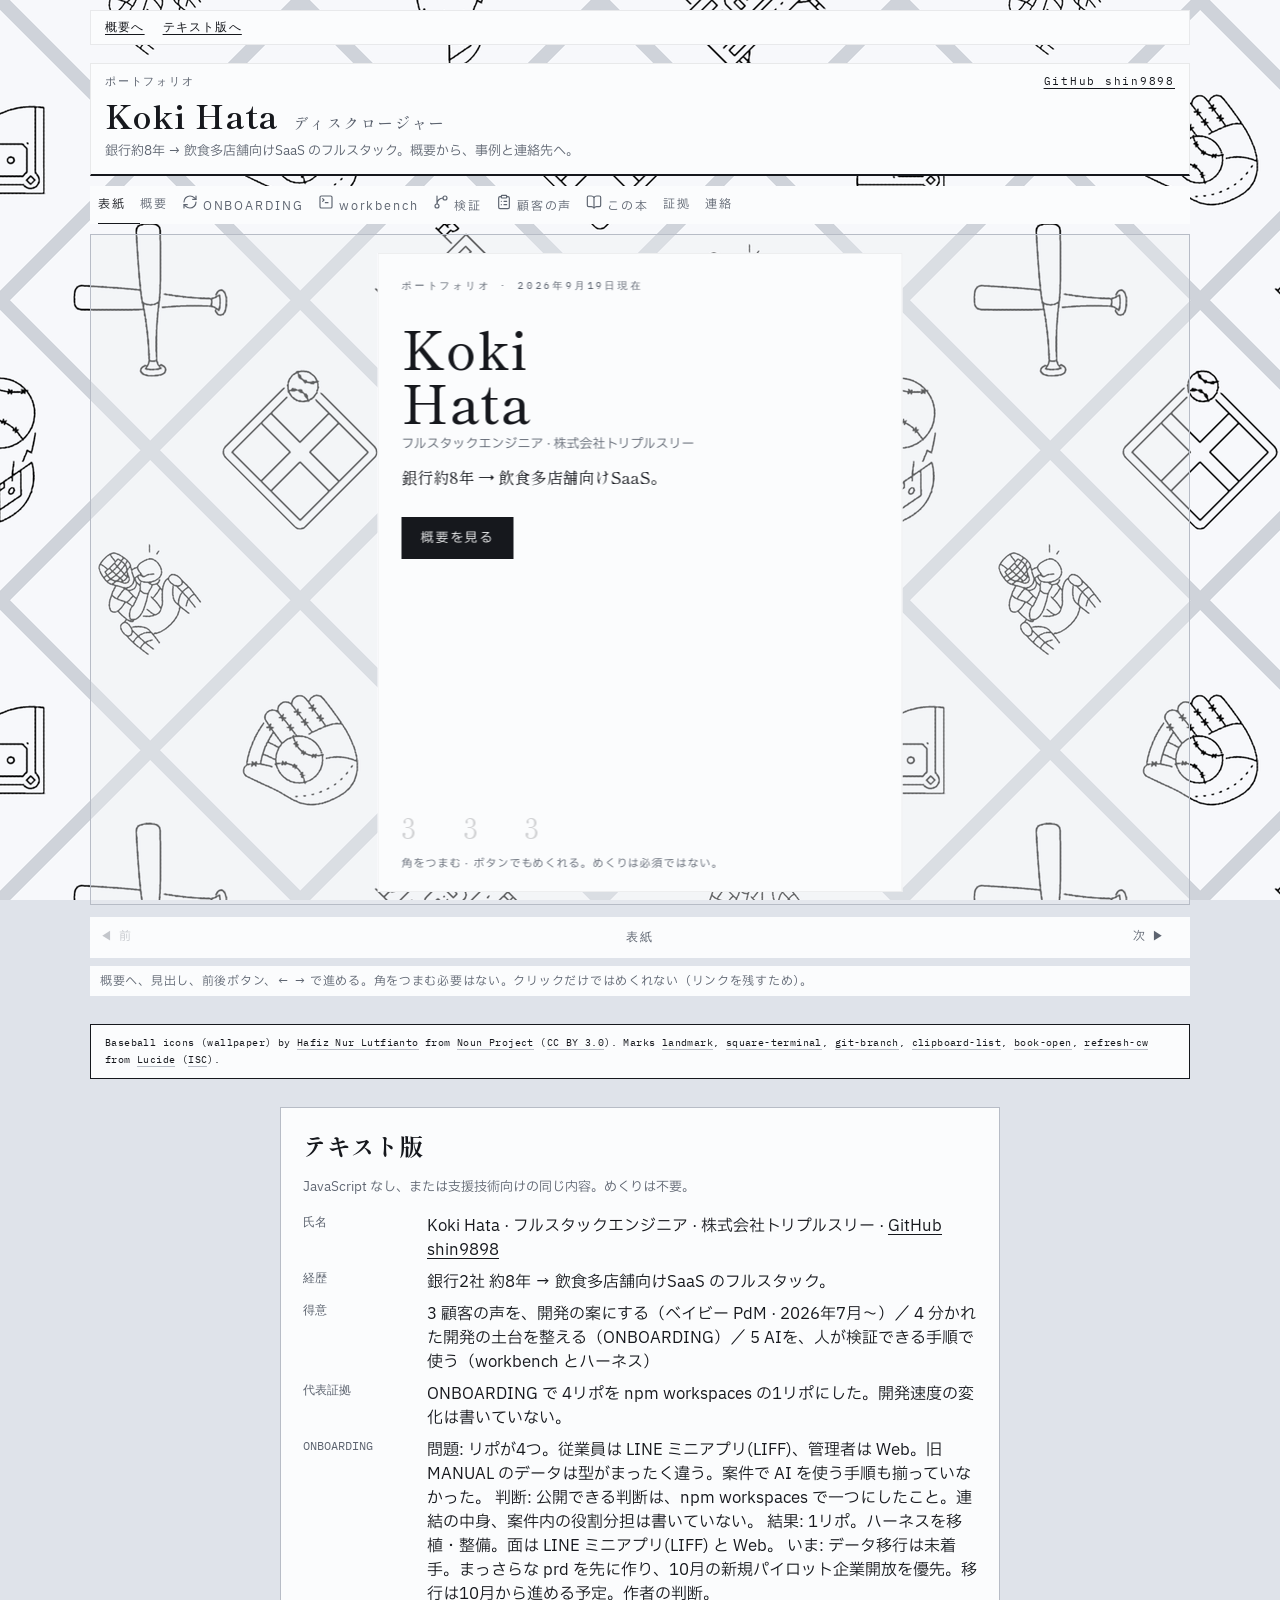
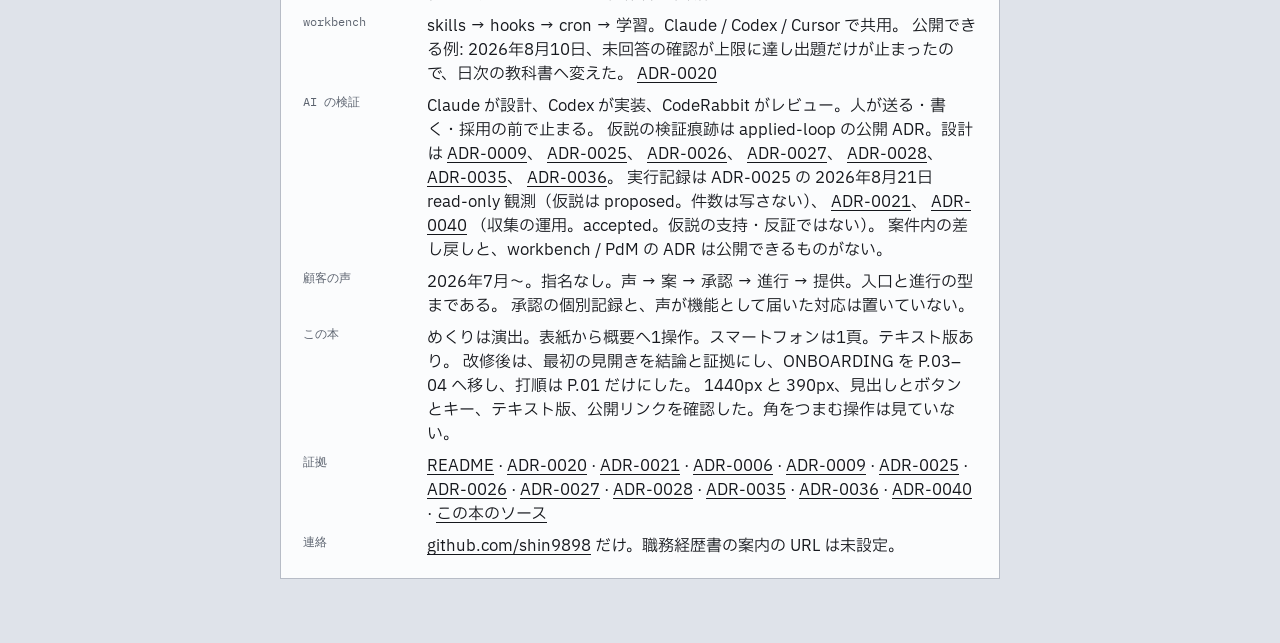
==== commit 45612316: "Publish author answers: October migration, verified LIFF, harness ADRs Record the unfinished data mi" ====
--- a/index.html
+++ b/index.html
@@ -191,7 +191,7 @@
                 <h2>仕事の1話と、確かめられる変化</h2>
                 <p class="kicker">ONBOARDING リニューアル。詳細は次の見開き。</p>
                 <p class="lead">
-                  分かれていた開発を npm workspaces の1リポにした。従業員は LIFF、管理者は Web。旧データ移行は未着手。案件で AI を使う手順を移植した。
+                  分かれていた開発を npm workspaces の1リポにした。従業員は LINE ミニアプリ(LIFF)、管理者は Web。旧データ移行は未着手。10月から進める予定。案件で AI を使う手順を移植した。
                 </p>
                 <article class="proof">
                   <p class="field-label">代表証拠</p>
@@ -218,12 +218,12 @@
                   <li>
                     <p class="story-phase">問題</p>
                     <h3>土台が4つに分かれていた</h3>
-                    <p>リポは4つ。従業員は LIFF、管理者は Web。旧 MANUAL のデータは型がまったく違う。案件で AI を使う手順も、まだ揃っていなかった。</p>
+                    <p>リポは4つ。従業員は LINE ミニアプリ(LIFF)、管理者は Web。旧 MANUAL のデータは型がまったく違う。案件で AI を使う手順も、まだ揃っていなかった。</p>
                   </li>
                   <li>
                     <p class="story-phase">判断</p>
                     <h3>公開できる判断は、一つに束ねたこと</h3>
-                    <p>4リポを npm workspaces で一つにした。連結で何をどこにつないだか、移行の次の一手、案件内の役割分担は書いていない。</p>
+                    <p>4リポを npm workspaces で一つにした。連結で何をどこにつないだか、案件内の役割分担は書いていない。</p>
                   </li>
                 </ul>
               </div>
@@ -250,12 +250,12 @@
                       <span class="mono-arrow" aria-hidden="true">→</span>
                       <div class="mono-to">npm workspaces<br />1リポ</div>
                     </div>
-                    <p>ハーネスを移植・整備した。面は LIFF と Web。連結で可能になった操作と、開発速度の変化は書いていない。</p>
+                    <p>ハーネスを移植・整備した。面は LINE ミニアプリ(LIFF) と Web。連結で可能になった操作と、開発速度の変化は書いていない。</p>
                   </li>
                   <li>
                     <p class="story-phase">いま</p>
                     <h3>データ移行は未着手</h3>
-                    <p>旧 MANUAL からの移行は、まだ始めていない。次の判断は未定。</p>
+                    <p>まっさらな prd 環境を先に作り、10月からの新規パイロット企業開放を優先している。移行自体は10月から進める予定。作者の判断。</p>
                   </li>
                 </ul>
               </div>
@@ -343,6 +343,7 @@
                   </li>
                 </ol>
                 <p>同じ手が設計と実装と最終レビューを兼ねない。本番のデータベースは書かない。</p>
+                <p>仮説の検証痕跡は右頁。公開 ADR に残っている。案件の数字ではない。</p>
               </div>
             </div>
 
@@ -353,21 +354,59 @@
                   <svg class="role-svg" viewBox="0 0 24 24" aria-hidden="true"><use href="#mark-harness" /></svg>
                   P.08 — AI の検証
                 </p>
-                <h2>人が差し戻した記録</h2>
-                <p class="kicker">案件内の Claude → Codex → CodeRabbit の差し戻しは、公開できるものがない。下は公開リポジトリの1件。</p>
-                <article class="proof">
-                  <p class="field-label">公開できる検証の1件</p>
-                  <p class="proof-head">近い誤解を、自動ではマージしない</p>
-                  <p>
-                    意味の近い誤解を機械がまとめる案に対し、実測を読んだところ重複ではなく精緻化だった。自動マージはしない。採用は人が選ぶ。
-                  </p>
-                  <p>
-                    <a href="https://github.com/shin9898/applied-loop/blob/main/docs/adr/0021-gate-duplicate-guard.md">applied-loop ADR-0021</a>
-                  </p>
-                </article>
+                <h2>仮説の検証痕跡</h2>
+                <p class="kicker">applied-loop の公開 ADR。設計と実行を分ける。仮説は proposed。収集の運用だけ accepted。</p>
+                <div class="compare">
+                  <article>
+                    <p class="field-label">設計</p>
+                    <ul class="deep-links">
+                      <li>
+                        <a href="https://github.com/shin9898/applied-loop/blob/main/docs/adr/0009-harness-comprehension.md">ADR-0009</a>
+                        <span>観測はメタデータだけ。会話本文は読まない</span>
+                      </li>
+                      <li>
+                        <a href="https://github.com/shin9898/applied-loop/blob/main/docs/adr/0025-hypothesis-driven-learning-harness.md">ADR-0025</a>
+                        <span>H-JOB / H-CYCLE / H-ADAPTER / H-CACHE / H-EVAL の憲章</span>
+                      </li>
+                      <li>
+                        <a href="https://github.com/shin9898/applied-loop/blob/main/docs/adr/0026-textbook-check-gate-bridge.md">ADR-0026</a>
+                        <span>自己申告を Gate の証拠にしない</span>
+                      </li>
+                      <li>
+                        <a href="https://github.com/shin9898/applied-loop/blob/main/docs/adr/0027-h-cycle-evidence-evaluation.md">ADR-0027</a>
+                        <span>H-CYCLE を論理 revision の証拠で評価する</span>
+                      </li>
+                      <li>
+                        <a href="https://github.com/shin9898/applied-loop/blob/main/docs/adr/0028-h-cycle-manual-preview.md">ADR-0028</a>
+                        <span>手動 preview は read-only</span>
+                      </li>
+                    </ul>
+                  </article>
+                  <article>
+                    <p class="field-label">実行記録</p>
+                    <p>
+                      2026年8月21日の read-only 観測を
+                      <a href="https://github.com/shin9898/applied-loop/blob/main/docs/adr/0025-hypothesis-driven-learning-harness.md">ADR-0025</a>
+                      に残し、そこから仮説を立てた。支持も反証も書いていない。件数はここへ写さない。
+                    </p>
+                    <p>
+                      近い誤解を自動マージしない判断は
+                      <a href="https://github.com/shin9898/applied-loop/blob/main/docs/adr/0021-gate-duplicate-guard.md">ADR-0021</a>。
+                    </p>
+                    <p>
+                      メタデータ収集を15分周期にしたのは
+                      <a href="https://github.com/shin9898/applied-loop/blob/main/docs/adr/0040-durable-automatic-harness-collection.md">ADR-0040</a>
+                      （accepted）。仮説の支持・反証ではない。
+                    </p>
+                  </article>
+                </div>
                 <p class="fn">
                   理解ゲートの設計は
                   <a href="https://github.com/shin9898/applied-loop/blob/main/docs/adr/0006-comprehension-gate.md">ADR-0006</a>。
+                  評価を合算しない設計は
+                  <a href="https://github.com/shin9898/applied-loop/blob/main/docs/adr/0035-harness-evaluation-next-action-proposals.md">ADR-0035</a>、
+                  <a href="https://github.com/shin9898/applied-loop/blob/main/docs/adr/0036-harness-evaluation-durable-run-record.md">ADR-0036</a>。
+                  案件内の差し戻しと、workbench / PdM の ADR は公開できるものがない。
                 </p>
               </div>
             </div>
@@ -461,7 +500,7 @@
                   <li>幅 390px で表紙・概要・ONBOARDING が単頁になった。頁内の縦スクロールは起きなかった。</li>
                   <li>「概要を見る」「概要へ」、見出し、前後ボタン、← → で全16頁に届いた。</li>
                   <li>テキスト版だけで、経歴・得意・証拠・連絡の骨格に届いた。</li>
-                  <li>公開リンク 6本は、ログアウトの HTTP 200 で開いた。</li>
+                  <li>公開リンク（applied-loop の ADR と README、この本のソース、GitHub）は、ログアウトの HTTP 200 で開いた。</li>
                 </ul>
                 <p class="fn">角をつまむ操作そのものは、この検証では見ていない。</p>
               </div>
@@ -489,6 +528,30 @@
                   <li>
                     <a href="https://github.com/shin9898/applied-loop/blob/main/docs/adr/0006-comprehension-gate.md">ADR-0006</a>
                     <span>理解ゲートの設計</span>
+                  </li>
+                  <li>
+                    <a href="https://github.com/shin9898/applied-loop/blob/main/docs/adr/0009-harness-comprehension.md">ADR-0009</a>
+                    <span>ハーネス観測の設計。メタデータだけ</span>
+                  </li>
+                  <li>
+                    <a href="https://github.com/shin9898/applied-loop/blob/main/docs/adr/0025-hypothesis-driven-learning-harness.md">ADR-0025</a>
+                    <span>仮説憲章と、2026-08-21 の観測</span>
+                  </li>
+                  <li>
+                    <a href="https://github.com/shin9898/applied-loop/blob/main/docs/adr/0026-textbook-check-gate-bridge.md">ADR-0026</a>
+                    <span>自己申告を Gate の証拠にしない</span>
+                  </li>
+                  <li>
+                    <a href="https://github.com/shin9898/applied-loop/blob/main/docs/adr/0027-h-cycle-evidence-evaluation.md">ADR-0027</a>
+                    <span>H-CYCLE 評価の設計</span>
+                  </li>
+                  <li>
+                    <a href="https://github.com/shin9898/applied-loop/blob/main/docs/adr/0028-h-cycle-manual-preview.md">ADR-0028</a>
+                    <span>H-CYCLE の手動 preview は read-only</span>
+                  </li>
+                  <li>
+                    <a href="https://github.com/shin9898/applied-loop/blob/main/docs/adr/0040-durable-automatic-harness-collection.md">ADR-0040</a>
+                    <span>収集を15分周期にした（accepted）</span>
                   </li>
                   <li>
                     <a href="https://github.com/shin9898/portfolio/blob/main/index.html">portfolio / index.html</a>
@@ -599,10 +662,10 @@
         <dd>ONBOARDING で 4リポを npm workspaces の1リポにした。開発速度の変化は書いていない。</dd>
         <dt>ONBOARDING</dt>
         <dd>
-          問題: リポが4つ。従業員は LIFF、管理者は Web。旧 MANUAL のデータは型がまったく違う。案件で AI を使う手順も揃っていなかった。
-          判断: 公開できる判断は、npm workspaces で一つにしたこと。連結の中身、移行の次の一手、案件内の役割分担は書いていない。
-          結果: 1リポ。ハーネスを移植・整備。面は LIFF と Web。
-          いま: データ移行は未着手。次の判断は未定。
+          問題: リポが4つ。従業員は LINE ミニアプリ(LIFF)、管理者は Web。旧 MANUAL のデータは型がまったく違う。案件で AI を使う手順も揃っていなかった。
+          判断: 公開できる判断は、npm workspaces で一つにしたこと。連結の中身、案件内の役割分担は書いていない。
+          結果: 1リポ。ハーネスを移植・整備。面は LINE ミニアプリ(LIFF) と Web。
+          いま: データ移行は未着手。まっさらな prd を先に作り、10月の新規パイロット企業開放を優先。移行は10月から進める予定。作者の判断。
         </dd>
         <dt>workbench</dt>
         <dd>
@@ -613,8 +676,19 @@
         <dt>AI の検証</dt>
         <dd>
           Claude が設計、Codex が実装、CodeRabbit がレビュー。人が送る・書く・採用の前で止まる。
-          案件内の差し戻し記録は公開できるものがない。公開の1件は、近い誤解を自動マージせず人が選ぶ判断。
-          <a href="https://github.com/shin9898/applied-loop/blob/main/docs/adr/0021-gate-duplicate-guard.md">ADR-0021</a>
+          仮説の検証痕跡は applied-loop の公開 ADR。設計は
+          <a href="https://github.com/shin9898/applied-loop/blob/main/docs/adr/0009-harness-comprehension.md">ADR-0009</a>、
+          <a href="https://github.com/shin9898/applied-loop/blob/main/docs/adr/0025-hypothesis-driven-learning-harness.md">ADR-0025</a>、
+          <a href="https://github.com/shin9898/applied-loop/blob/main/docs/adr/0026-textbook-check-gate-bridge.md">ADR-0026</a>、
+          <a href="https://github.com/shin9898/applied-loop/blob/main/docs/adr/0027-h-cycle-evidence-evaluation.md">ADR-0027</a>、
+          <a href="https://github.com/shin9898/applied-loop/blob/main/docs/adr/0028-h-cycle-manual-preview.md">ADR-0028</a>、
+          <a href="https://github.com/shin9898/applied-loop/blob/main/docs/adr/0035-harness-evaluation-next-action-proposals.md">ADR-0035</a>、
+          <a href="https://github.com/shin9898/applied-loop/blob/main/docs/adr/0036-harness-evaluation-durable-run-record.md">ADR-0036</a>。
+          実行記録は ADR-0025 の 2026年8月21日 read-only 観測（仮説は proposed。件数は写さない）、
+          <a href="https://github.com/shin9898/applied-loop/blob/main/docs/adr/0021-gate-duplicate-guard.md">ADR-0021</a>、
+          <a href="https://github.com/shin9898/applied-loop/blob/main/docs/adr/0040-durable-automatic-harness-collection.md">ADR-0040</a>
+          （収集の運用。accepted。仮説の支持・反証ではない）。
+          案件内の差し戻しと、workbench / PdM の ADR は公開できるものがない。
         </dd>
         <dt>顧客の声</dt>
         <dd>
@@ -625,7 +699,7 @@
         <dd>
           めくりは演出。表紙から概要へ1操作。スマートフォンは1頁。テキスト版あり。
           改修後は、最初の見開きを結論と証拠にし、ONBOARDING を P.03–04 へ移し、打順は P.01 だけにした。
-          1440px と 390px、見出しとボタンとキー、テキスト版、公開リンク 6本を確認した。角をつまむ操作は見ていない。
+          1440px と 390px、見出しとボタンとキー、テキスト版、公開リンクを確認した。角をつまむ操作は見ていない。
         </dd>
         <dt>証拠</dt>
         <dd>
@@ -633,6 +707,14 @@
           <a href="https://github.com/shin9898/applied-loop/blob/main/docs/adr/0020-daily-retro-knowledge-loop.md">ADR-0020</a> ·
           <a href="https://github.com/shin9898/applied-loop/blob/main/docs/adr/0021-gate-duplicate-guard.md">ADR-0021</a> ·
           <a href="https://github.com/shin9898/applied-loop/blob/main/docs/adr/0006-comprehension-gate.md">ADR-0006</a> ·
+          <a href="https://github.com/shin9898/applied-loop/blob/main/docs/adr/0009-harness-comprehension.md">ADR-0009</a> ·
+          <a href="https://github.com/shin9898/applied-loop/blob/main/docs/adr/0025-hypothesis-driven-learning-harness.md">ADR-0025</a> ·
+          <a href="https://github.com/shin9898/applied-loop/blob/main/docs/adr/0026-textbook-check-gate-bridge.md">ADR-0026</a> ·
+          <a href="https://github.com/shin9898/applied-loop/blob/main/docs/adr/0027-h-cycle-evidence-evaluation.md">ADR-0027</a> ·
+          <a href="https://github.com/shin9898/applied-loop/blob/main/docs/adr/0028-h-cycle-manual-preview.md">ADR-0028</a> ·
+          <a href="https://github.com/shin9898/applied-loop/blob/main/docs/adr/0035-harness-evaluation-next-action-proposals.md">ADR-0035</a> ·
+          <a href="https://github.com/shin9898/applied-loop/blob/main/docs/adr/0036-harness-evaluation-durable-run-record.md">ADR-0036</a> ·
+          <a href="https://github.com/shin9898/applied-loop/blob/main/docs/adr/0040-durable-automatic-harness-collection.md">ADR-0040</a> ·
           <a href="https://github.com/shin9898/portfolio/blob/main/index.html">この本のソース</a>
         </dd>
         <dt>連絡</dt>
--- a/css/site.css
+++ b/css/site.css
@@ -825,9 +825,21 @@
 }
 
 .compare p {
-  margin: 0;
+  margin: 0 0 8px;
   font-size: 12.5px;
   line-height: 1.55;
+}
+
+.compare p:last-child {
+  margin-bottom: 0;
+}
+
+.compare .deep-links li {
+  padding: 4px 0;
+}
+
+.compare .deep-links span {
+  font-size: 11px;
 }
 
 .verify {
@@ -853,7 +865,7 @@
 .deep-links li {
   display: grid;
   gap: 2px;
-  padding: 8px 0;
+  padding: 5px 0;
   border-bottom: 1px solid var(--rule);
 }
 
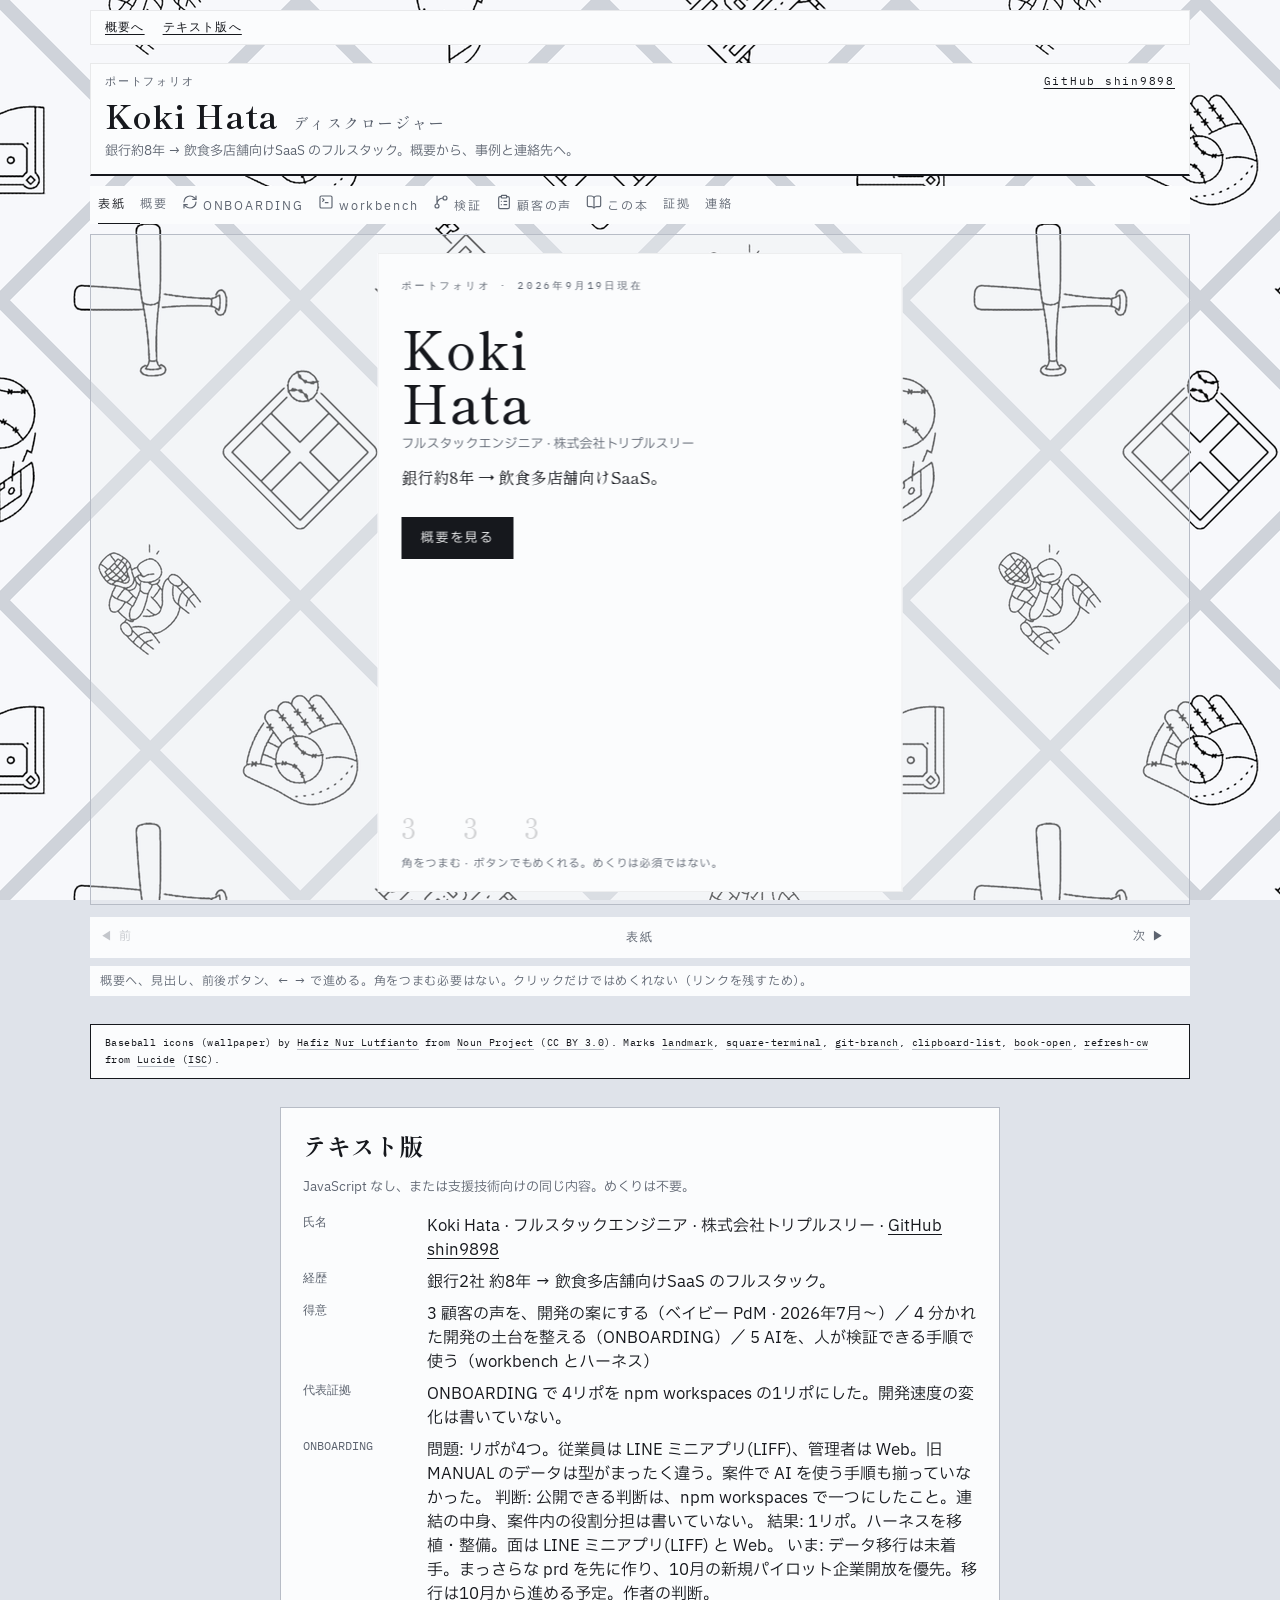
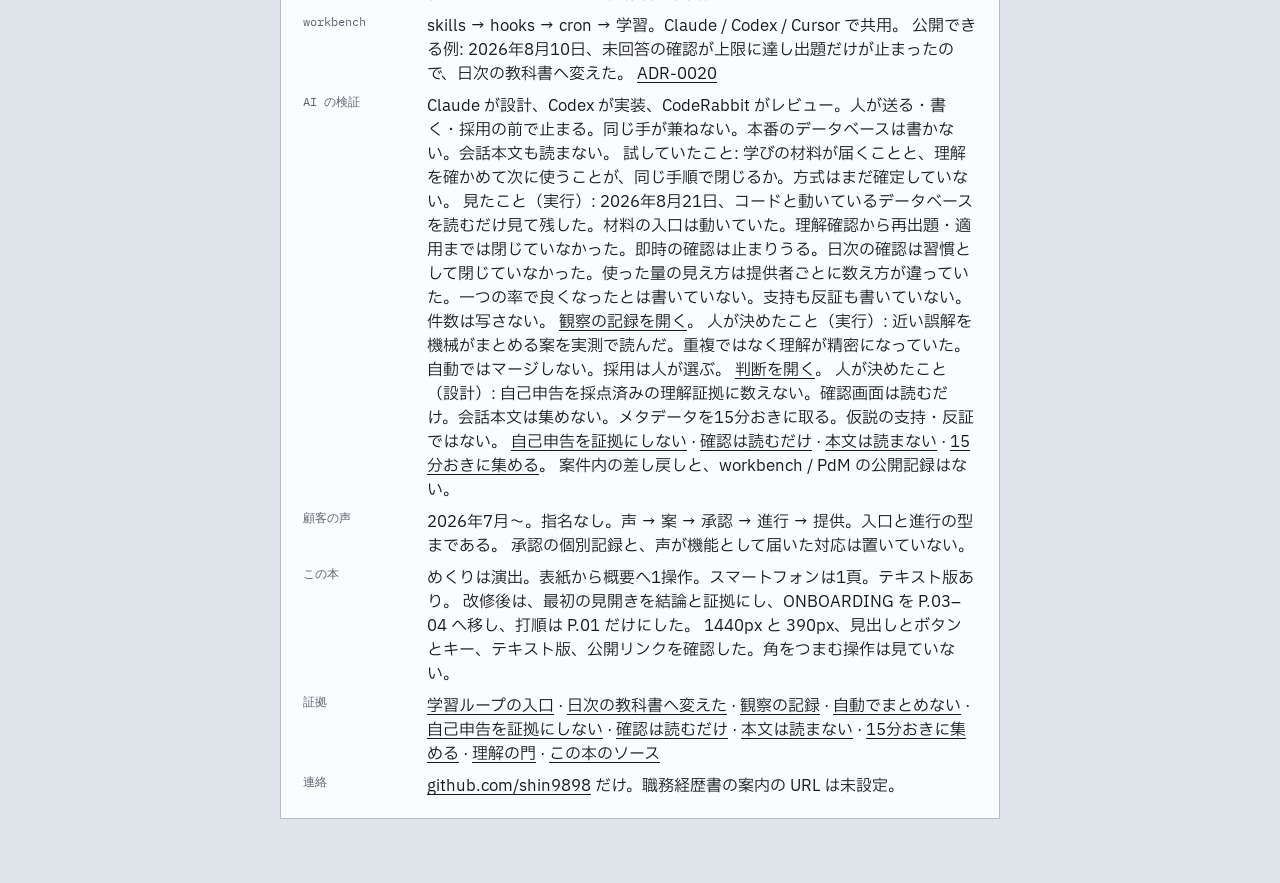
==== commit 5bd69921: "Rewrite P.07-08 for a first-time hiring reader Tell what was tested, what was observed, and what a h" ====
--- a/index.html
+++ b/index.html
@@ -342,8 +342,11 @@
                     <p>送る・書く・採用の前で止まる</p>
                   </li>
                 </ol>
-                <p>同じ手が設計と実装と最終レビューを兼ねない。本番のデータベースは書かない。</p>
-                <p>仮説の検証痕跡は右頁。公開 ADR に残っている。案件の数字ではない。</p>
+                <p>同じ手が設計と実装と最終レビューを兼ねない。本番のデータベースは書かない。会話本文も読まない。</p>
+                <p class="field-label">試していたこと</p>
+                <p>
+                  学びの材料が届くことと、理解を確かめて次に使うことが、同じ手順で閉じるか。方式はまだ確定していない。右頁は、公開できる観察と、人が止めた判断。案件の数字ではない。
+                </p>
               </div>
             </div>
 
@@ -354,60 +357,44 @@
                   <svg class="role-svg" viewBox="0 0 24 24" aria-hidden="true"><use href="#mark-harness" /></svg>
                   P.08 — AI の検証
                 </p>
-                <h2>仮説の検証痕跡</h2>
-                <p class="kicker">applied-loop の公開 ADR。設計と実行を分ける。仮説は proposed。収集の運用だけ accepted。</p>
-                <div class="compare">
-                  <article>
-                    <p class="field-label">設計</p>
-                    <ul class="deep-links">
-                      <li>
-                        <a href="https://github.com/shin9898/applied-loop/blob/main/docs/adr/0009-harness-comprehension.md">ADR-0009</a>
-                        <span>観測はメタデータだけ。会話本文は読まない</span>
-                      </li>
-                      <li>
-                        <a href="https://github.com/shin9898/applied-loop/blob/main/docs/adr/0025-hypothesis-driven-learning-harness.md">ADR-0025</a>
-                        <span>H-JOB / H-CYCLE / H-ADAPTER / H-CACHE / H-EVAL の憲章</span>
-                      </li>
-                      <li>
-                        <a href="https://github.com/shin9898/applied-loop/blob/main/docs/adr/0026-textbook-check-gate-bridge.md">ADR-0026</a>
-                        <span>自己申告を Gate の証拠にしない</span>
-                      </li>
-                      <li>
-                        <a href="https://github.com/shin9898/applied-loop/blob/main/docs/adr/0027-h-cycle-evidence-evaluation.md">ADR-0027</a>
-                        <span>H-CYCLE を論理 revision の証拠で評価する</span>
-                      </li>
-                      <li>
-                        <a href="https://github.com/shin9898/applied-loop/blob/main/docs/adr/0028-h-cycle-manual-preview.md">ADR-0028</a>
-                        <span>手動 preview は read-only</span>
-                      </li>
-                    </ul>
-                  </article>
-                  <article>
-                    <p class="field-label">実行記録</p>
+                <h2>見て、止めたこと</h2>
+                <p class="kicker">実行と設計を分ける。リンクは証拠。本文は出来事。</p>
+                <ul class="beats">
+                  <li>
+                    <h3>見たこと（実行）</h3>
                     <p>
-                      2026年8月21日の read-only 観測を
-                      <a href="https://github.com/shin9898/applied-loop/blob/main/docs/adr/0025-hypothesis-driven-learning-harness.md">ADR-0025</a>
-                      に残し、そこから仮説を立てた。支持も反証も書いていない。件数はここへ写さない。
+                      2026年8月21日、コードと動いているデータベースを読むだけ見て残した。材料の入口は動いていた。理解を確かめて次に使うところは閉じていなかった。即時の確認は止まりうる。日次の確認は習慣として閉じていなかった。使った量の数え方は提供者ごとに違っていた。完成とは書いていない。支持も反証もない。件数は写さない。
                     </p>
+                    <p class="detail">
+                      <a href="https://github.com/shin9898/applied-loop/blob/main/docs/adr/0025-hypothesis-driven-learning-harness.md">観察の記録を開く</a>
+                    </p>
+                  </li>
+                  <li>
+                    <h3>人が決めたこと（実行）</h3>
                     <p>
-                      近い誤解を自動マージしない判断は
-                      <a href="https://github.com/shin9898/applied-loop/blob/main/docs/adr/0021-gate-duplicate-guard.md">ADR-0021</a>。
+                      近い誤解を機械がまとめる案を、実測で読んだ。重複ではなく、理解が精密になっていた。自動ではマージしない。採用は人が選ぶ。
                     </p>
+                    <p class="detail">
+                      <a href="https://github.com/shin9898/applied-loop/blob/main/docs/adr/0021-gate-duplicate-guard.md">判断を開く</a>
+                    </p>
+                  </li>
+                  <li>
+                    <h3>人が決めたこと（設計）</h3>
                     <p>
-                      メタデータ収集を15分周期にしたのは
-                      <a href="https://github.com/shin9898/applied-loop/blob/main/docs/adr/0040-durable-automatic-harness-collection.md">ADR-0040</a>
-                      （accepted）。仮説の支持・反証ではない。
+                      「できた」という自己申告を、採点済みの理解証拠に数えない。確認の画面は読むだけで、そこから書き込まない。会話本文は集めない。集約したメタデータを15分おきに取る運用にした。これは仮説の支持でも反証でもない。
                     </p>
-                  </article>
-                </div>
-                <p class="fn">
-                  理解ゲートの設計は
-                  <a href="https://github.com/shin9898/applied-loop/blob/main/docs/adr/0006-comprehension-gate.md">ADR-0006</a>。
-                  評価を合算しない設計は
-                  <a href="https://github.com/shin9898/applied-loop/blob/main/docs/adr/0035-harness-evaluation-next-action-proposals.md">ADR-0035</a>、
-                  <a href="https://github.com/shin9898/applied-loop/blob/main/docs/adr/0036-harness-evaluation-durable-run-record.md">ADR-0036</a>。
-                  案件内の差し戻しと、workbench / PdM の ADR は公開できるものがない。
-                </p>
+                    <p class="detail">
+                      <a href="https://github.com/shin9898/applied-loop/blob/main/docs/adr/0026-textbook-check-gate-bridge.md">自己申告を証拠にしない</a>
+                      ·
+                      <a href="https://github.com/shin9898/applied-loop/blob/main/docs/adr/0028-h-cycle-manual-preview.md">確認は読むだけ</a>
+                      ·
+                      <a href="https://github.com/shin9898/applied-loop/blob/main/docs/adr/0009-harness-comprehension.md">本文は読まない</a>
+                      ·
+                      <a href="https://github.com/shin9898/applied-loop/blob/main/docs/adr/0040-durable-automatic-harness-collection.md">15分おきに集める</a>
+                    </p>
+                  </li>
+                </ul>
+                <p class="fn">案件内の差し戻しと、workbench / PdM の公開記録はない。</p>
               </div>
             </div>
 
@@ -514,48 +501,44 @@
                 <p class="kicker">リポジトリのトップで済ませない。確認できる内容だけ。</p>
                 <ul class="deep-links">
                   <li>
-                    <a href="https://github.com/shin9898/applied-loop/blob/main/README.md">applied-loop README</a>
-                    <span>学習ループの公開入口</span>
-                  </li>
-                  <li>
-                    <a href="https://github.com/shin9898/applied-loop/blob/main/docs/adr/0020-daily-retro-knowledge-loop.md">ADR-0020</a>
-                    <span>出題停止を見て、日次教科書へ変えた判断</span>
-                  </li>
-                  <li>
-                    <a href="https://github.com/shin9898/applied-loop/blob/main/docs/adr/0021-gate-duplicate-guard.md">ADR-0021</a>
-                    <span>近い誤解を自動マージしない、人の選択</span>
-                  </li>
-                  <li>
-                    <a href="https://github.com/shin9898/applied-loop/blob/main/docs/adr/0006-comprehension-gate.md">ADR-0006</a>
-                    <span>理解ゲートの設計</span>
-                  </li>
-                  <li>
-                    <a href="https://github.com/shin9898/applied-loop/blob/main/docs/adr/0009-harness-comprehension.md">ADR-0009</a>
-                    <span>ハーネス観測の設計。メタデータだけ</span>
-                  </li>
-                  <li>
-                    <a href="https://github.com/shin9898/applied-loop/blob/main/docs/adr/0025-hypothesis-driven-learning-harness.md">ADR-0025</a>
-                    <span>仮説憲章と、2026-08-21 の観測</span>
-                  </li>
-                  <li>
-                    <a href="https://github.com/shin9898/applied-loop/blob/main/docs/adr/0026-textbook-check-gate-bridge.md">ADR-0026</a>
-                    <span>自己申告を Gate の証拠にしない</span>
-                  </li>
-                  <li>
-                    <a href="https://github.com/shin9898/applied-loop/blob/main/docs/adr/0027-h-cycle-evidence-evaluation.md">ADR-0027</a>
-                    <span>H-CYCLE 評価の設計</span>
-                  </li>
-                  <li>
-                    <a href="https://github.com/shin9898/applied-loop/blob/main/docs/adr/0028-h-cycle-manual-preview.md">ADR-0028</a>
-                    <span>H-CYCLE の手動 preview は read-only</span>
-                  </li>
-                  <li>
-                    <a href="https://github.com/shin9898/applied-loop/blob/main/docs/adr/0040-durable-automatic-harness-collection.md">ADR-0040</a>
-                    <span>収集を15分周期にした（accepted）</span>
-                  </li>
-                  <li>
-                    <a href="https://github.com/shin9898/portfolio/blob/main/index.html">portfolio / index.html</a>
-                    <span>この本のソース</span>
+                    <a href="https://github.com/shin9898/applied-loop/blob/main/README.md">学習ループの入口</a>
+                    <span>applied-loop の公開 README</span>
+                  </li>
+                  <li>
+                    <a href="https://github.com/shin9898/applied-loop/blob/main/docs/adr/0020-daily-retro-knowledge-loop.md">出題が止まったので、日次の教科書へ変えた</a>
+                    <span>2026年8月10日の判断</span>
+                  </li>
+                  <li>
+                    <a href="https://github.com/shin9898/applied-loop/blob/main/docs/adr/0025-hypothesis-driven-learning-harness.md">観察の記録</a>
+                    <span>2026年8月21日。材料は届き、理解確認は閉じていなかった。件数は写さない</span>
+                  </li>
+                  <li>
+                    <a href="https://github.com/shin9898/applied-loop/blob/main/docs/adr/0021-gate-duplicate-guard.md">近い誤解を自動でまとめない</a>
+                    <span>実測は重複ではなく、理解が精密になっていた。採用は人が選ぶ</span>
+                  </li>
+                  <li>
+                    <a href="https://github.com/shin9898/applied-loop/blob/main/docs/adr/0026-textbook-check-gate-bridge.md">自己申告を理解の証拠にしない</a>
+                    <span>門を通した回答だけを数える</span>
+                  </li>
+                  <li>
+                    <a href="https://github.com/shin9898/applied-loop/blob/main/docs/adr/0028-h-cycle-manual-preview.md">確認の画面は読むだけ</a>
+                    <span>そこから書き込まない</span>
+                  </li>
+                  <li>
+                    <a href="https://github.com/shin9898/applied-loop/blob/main/docs/adr/0009-harness-comprehension.md">会話本文は読まない</a>
+                    <span>集めるのはメタデータだけ</span>
+                  </li>
+                  <li>
+                    <a href="https://github.com/shin9898/applied-loop/blob/main/docs/adr/0040-durable-automatic-harness-collection.md">15分おきに集める</a>
+                    <span>仮説の支持・反証ではない</span>
+                  </li>
+                  <li>
+                    <a href="https://github.com/shin9898/applied-loop/blob/main/docs/adr/0006-comprehension-gate.md">理解の門</a>
+                    <span>確認してから次へ進む設計</span>
+                  </li>
+                  <li>
+                    <a href="https://github.com/shin9898/portfolio/blob/main/index.html">この本のソース</a>
+                    <span>portfolio / index.html</span>
                   </li>
                 </ul>
               </div>
@@ -675,20 +658,18 @@
         </dd>
         <dt>AI の検証</dt>
         <dd>
-          Claude が設計、Codex が実装、CodeRabbit がレビュー。人が送る・書く・採用の前で止まる。
-          仮説の検証痕跡は applied-loop の公開 ADR。設計は
-          <a href="https://github.com/shin9898/applied-loop/blob/main/docs/adr/0009-harness-comprehension.md">ADR-0009</a>、
-          <a href="https://github.com/shin9898/applied-loop/blob/main/docs/adr/0025-hypothesis-driven-learning-harness.md">ADR-0025</a>、
-          <a href="https://github.com/shin9898/applied-loop/blob/main/docs/adr/0026-textbook-check-gate-bridge.md">ADR-0026</a>、
-          <a href="https://github.com/shin9898/applied-loop/blob/main/docs/adr/0027-h-cycle-evidence-evaluation.md">ADR-0027</a>、
-          <a href="https://github.com/shin9898/applied-loop/blob/main/docs/adr/0028-h-cycle-manual-preview.md">ADR-0028</a>、
-          <a href="https://github.com/shin9898/applied-loop/blob/main/docs/adr/0035-harness-evaluation-next-action-proposals.md">ADR-0035</a>、
-          <a href="https://github.com/shin9898/applied-loop/blob/main/docs/adr/0036-harness-evaluation-durable-run-record.md">ADR-0036</a>。
-          実行記録は ADR-0025 の 2026年8月21日 read-only 観測（仮説は proposed。件数は写さない）、
-          <a href="https://github.com/shin9898/applied-loop/blob/main/docs/adr/0021-gate-duplicate-guard.md">ADR-0021</a>、
-          <a href="https://github.com/shin9898/applied-loop/blob/main/docs/adr/0040-durable-automatic-harness-collection.md">ADR-0040</a>
-          （収集の運用。accepted。仮説の支持・反証ではない）。
-          案件内の差し戻しと、workbench / PdM の ADR は公開できるものがない。
+          Claude が設計、Codex が実装、CodeRabbit がレビュー。人が送る・書く・採用の前で止まる。同じ手が兼ねない。本番のデータベースは書かない。会話本文も読まない。
+          試していたこと: 学びの材料が届くことと、理解を確かめて次に使うことが、同じ手順で閉じるか。方式はまだ確定していない。
+          見たこと（実行）: 2026年8月21日、コードと動いているデータベースを読むだけ見て残した。材料の入口は動いていた。理解確認から再出題・適用までは閉じていなかった。即時の確認は止まりうる。日次の確認は習慣として閉じていなかった。使った量の見え方は提供者ごとに数え方が違っていた。一つの率で良くなったとは書いていない。支持も反証も書いていない。件数は写さない。
+          <a href="https://github.com/shin9898/applied-loop/blob/main/docs/adr/0025-hypothesis-driven-learning-harness.md">観察の記録を開く</a>。
+          人が決めたこと（実行）: 近い誤解を機械がまとめる案を実測で読んだ。重複ではなく理解が精密になっていた。自動ではマージしない。採用は人が選ぶ。
+          <a href="https://github.com/shin9898/applied-loop/blob/main/docs/adr/0021-gate-duplicate-guard.md">判断を開く</a>。
+          人が決めたこと（設計）: 自己申告を採点済みの理解証拠に数えない。確認画面は読むだけ。会話本文は集めない。メタデータを15分おきに取る。仮説の支持・反証ではない。
+          <a href="https://github.com/shin9898/applied-loop/blob/main/docs/adr/0026-textbook-check-gate-bridge.md">自己申告を証拠にしない</a> ·
+          <a href="https://github.com/shin9898/applied-loop/blob/main/docs/adr/0028-h-cycle-manual-preview.md">確認は読むだけ</a> ·
+          <a href="https://github.com/shin9898/applied-loop/blob/main/docs/adr/0009-harness-comprehension.md">本文は読まない</a> ·
+          <a href="https://github.com/shin9898/applied-loop/blob/main/docs/adr/0040-durable-automatic-harness-collection.md">15分おきに集める</a>。
+          案件内の差し戻しと、workbench / PdM の公開記録はない。
         </dd>
         <dt>顧客の声</dt>
         <dd>
@@ -703,18 +684,15 @@
         </dd>
         <dt>証拠</dt>
         <dd>
-          <a href="https://github.com/shin9898/applied-loop/blob/main/README.md">README</a> ·
-          <a href="https://github.com/shin9898/applied-loop/blob/main/docs/adr/0020-daily-retro-knowledge-loop.md">ADR-0020</a> ·
-          <a href="https://github.com/shin9898/applied-loop/blob/main/docs/adr/0021-gate-duplicate-guard.md">ADR-0021</a> ·
-          <a href="https://github.com/shin9898/applied-loop/blob/main/docs/adr/0006-comprehension-gate.md">ADR-0006</a> ·
-          <a href="https://github.com/shin9898/applied-loop/blob/main/docs/adr/0009-harness-comprehension.md">ADR-0009</a> ·
-          <a href="https://github.com/shin9898/applied-loop/blob/main/docs/adr/0025-hypothesis-driven-learning-harness.md">ADR-0025</a> ·
-          <a href="https://github.com/shin9898/applied-loop/blob/main/docs/adr/0026-textbook-check-gate-bridge.md">ADR-0026</a> ·
-          <a href="https://github.com/shin9898/applied-loop/blob/main/docs/adr/0027-h-cycle-evidence-evaluation.md">ADR-0027</a> ·
-          <a href="https://github.com/shin9898/applied-loop/blob/main/docs/adr/0028-h-cycle-manual-preview.md">ADR-0028</a> ·
-          <a href="https://github.com/shin9898/applied-loop/blob/main/docs/adr/0035-harness-evaluation-next-action-proposals.md">ADR-0035</a> ·
-          <a href="https://github.com/shin9898/applied-loop/blob/main/docs/adr/0036-harness-evaluation-durable-run-record.md">ADR-0036</a> ·
-          <a href="https://github.com/shin9898/applied-loop/blob/main/docs/adr/0040-durable-automatic-harness-collection.md">ADR-0040</a> ·
+          <a href="https://github.com/shin9898/applied-loop/blob/main/README.md">学習ループの入口</a> ·
+          <a href="https://github.com/shin9898/applied-loop/blob/main/docs/adr/0020-daily-retro-knowledge-loop.md">日次の教科書へ変えた</a> ·
+          <a href="https://github.com/shin9898/applied-loop/blob/main/docs/adr/0025-hypothesis-driven-learning-harness.md">観察の記録</a> ·
+          <a href="https://github.com/shin9898/applied-loop/blob/main/docs/adr/0021-gate-duplicate-guard.md">自動でまとめない</a> ·
+          <a href="https://github.com/shin9898/applied-loop/blob/main/docs/adr/0026-textbook-check-gate-bridge.md">自己申告を証拠にしない</a> ·
+          <a href="https://github.com/shin9898/applied-loop/blob/main/docs/adr/0028-h-cycle-manual-preview.md">確認は読むだけ</a> ·
+          <a href="https://github.com/shin9898/applied-loop/blob/main/docs/adr/0009-harness-comprehension.md">本文は読まない</a> ·
+          <a href="https://github.com/shin9898/applied-loop/blob/main/docs/adr/0040-durable-automatic-harness-collection.md">15分おきに集める</a> ·
+          <a href="https://github.com/shin9898/applied-loop/blob/main/docs/adr/0006-comprehension-gate.md">理解の門</a> ·
           <a href="https://github.com/shin9898/portfolio/blob/main/index.html">この本のソース</a>
         </dd>
         <dt>連絡</dt>
--- a/css/site.css
+++ b/css/site.css
@@ -1013,8 +1013,8 @@
 
 .beats p {
   margin: 0;
-  font-size: 13px;
-  line-height: 1.55;
+  font-size: 12.5px;
+  line-height: 1.5;
 }
 
 .beats .detail {
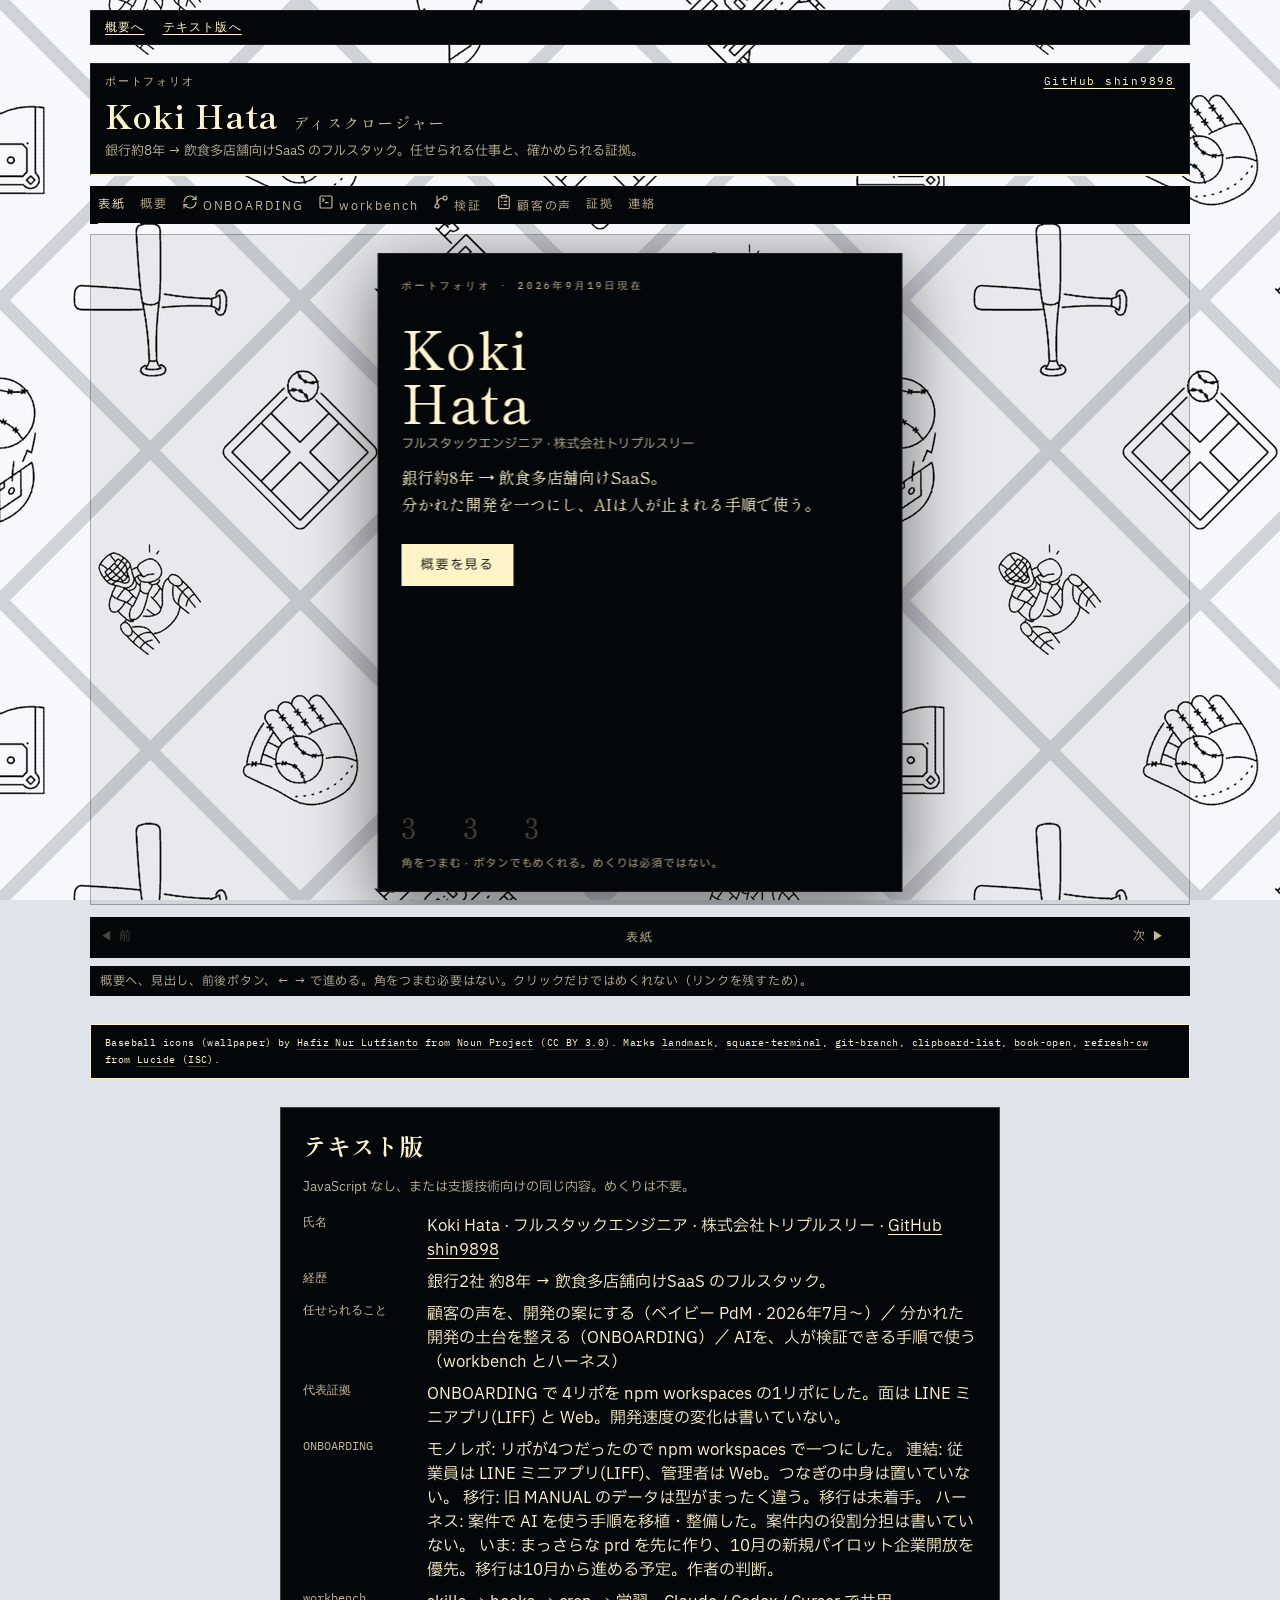
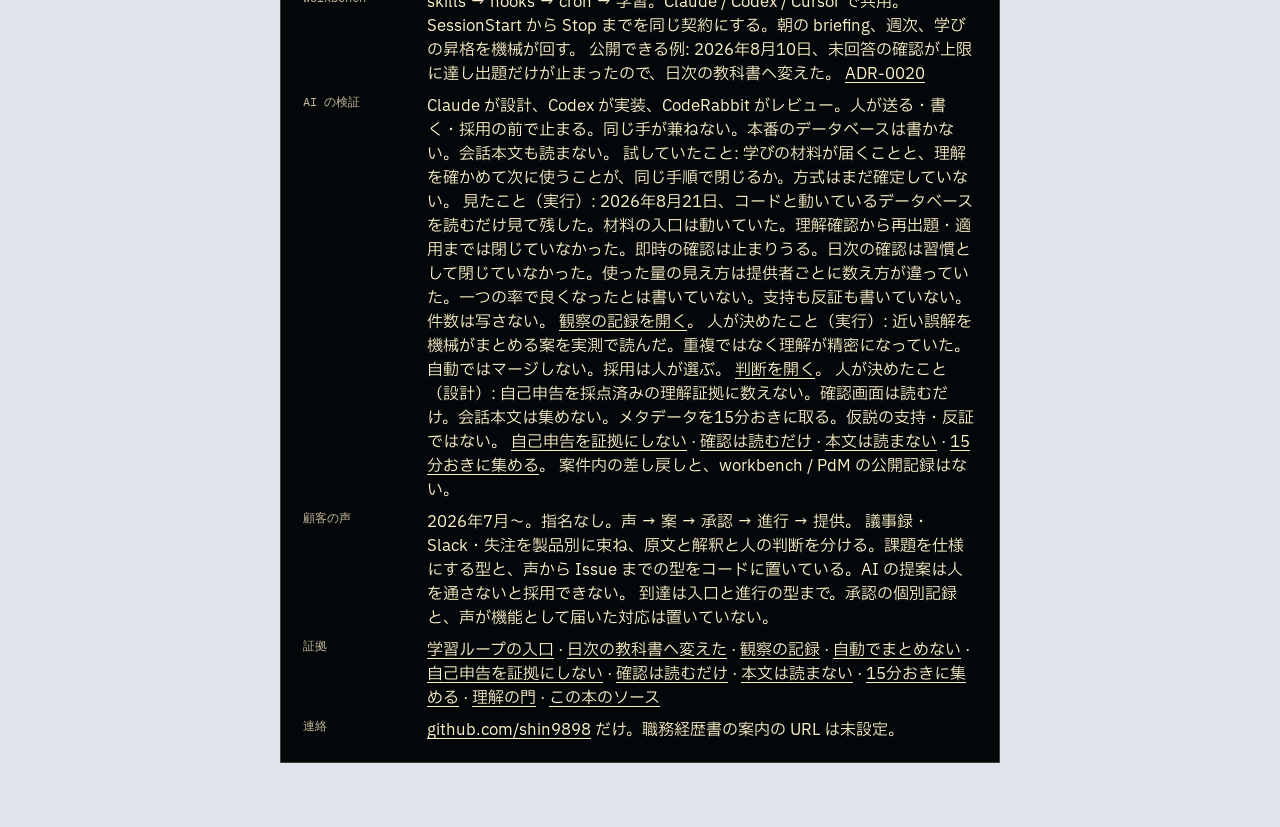
==== commit af3521f5: "Publish v6 flipbook: drop book case study, night paper, hiring copy Remove the this-book spread, rem" ====
--- a/index.html
+++ b/index.html
@@ -6,20 +6,20 @@
     <title>Koki Hata — フルスタック</title>
     <meta
       name="description"
-      content="Koki Hata（GitHub: shin9898）。銀行約8年 → 飲食多店舗向けSaaS のフルスタック。顧客の声を開発につなぎ、開発基盤とAIの検証手順を自分で整える。"
+      content="Koki Hata（GitHub: shin9898）。銀行約8年 → 飲食多店舗向けSaaS のフルスタック。分かれた開発を一つにし、顧客の声を案にし、AIは人が止まれる手順で使う。"
     />
     <meta name="author" content="Koki Hata" />
     <link rel="canonical" href="https://shin9898.github.io/portfolio/" />
     <meta property="og:title" content="Koki Hata — フルスタック" />
     <meta
       property="og:description"
-      content="銀行約8年 → 飲食多店舗向けSaaS。ONBOARDING の土台、workbench、AI の検証手順、顧客の声。"
+      content="銀行約8年 → 飲食多店舗向けSaaS。任せられるのは土台・検証手順・顧客の声。証拠は ONBOARDING の 4リポ→1リポ。"
     />
     <meta property="og:type" content="website" />
     <meta property="og:url" content="https://shin9898.github.io/portfolio/" />
     <meta property="og:locale" content="ja_JP" />
     <meta name="twitter:card" content="summary" />
-    <meta name="theme-color" content="#dfe3ea" />
+    <meta name="theme-color" content="#04070a" />
     <link rel="icon" href="./assets/favicon.svg" type="image/svg+xml" />
     <link rel="preconnect" href="https://fonts.googleapis.com" />
     <link rel="preconnect" href="https://fonts.gstatic.com" crossorigin />
@@ -92,7 +92,7 @@
         <span class="mast-title-sub">ディスクロージャー</span>
       </h1>
       <p class="mast-lede">
-        銀行約8年 → 飲食多店舗向けSaaS のフルスタック。概要から、事例と連絡先へ。
+        銀行約8年 → 飲食多店舗向けSaaS のフルスタック。任せられる仕事と、確かめられる証拠。
       </p>
     </header>
 
@@ -116,12 +116,8 @@
           <svg class="toc-svg" viewBox="0 0 24 24" aria-hidden="true"><use href="#mark-pdm" /></svg>
           顧客の声
         </button>
-        <button type="button" data-jump="11">
-          <svg class="toc-svg" viewBox="0 0 24 24" aria-hidden="true"><use href="#mark-book" /></svg>
-          この本
-        </button>
-        <button type="button" data-jump="13">証拠</button>
-        <button type="button" data-jump="14">連絡</button>
+        <button type="button" data-jump="11">証拠</button>
+        <button type="button" data-jump="12">連絡</button>
       </nav>
 
       <div class="stage" id="stage">
@@ -133,7 +129,7 @@
                 <p class="cover-kicker">ポートフォリオ · 2026年9月19日現在</p>
                 <h2 class="cover-title">Koki<br />Hata</h2>
                 <p class="cover-sub">フルスタックエンジニア · 株式会社トリプルスリー</p>
-                <p class="cover-lede">銀行約8年 → 飲食多店舗向けSaaS。</p>
+                <p class="cover-lede">銀行約8年 → 飲食多店舗向けSaaS。<br />分かれた開発を一つにし、AIは人が止まれる手順で使う。</p>
                 <button type="button" class="cover-cta" data-jump="1">概要を見る</button>
                 <p class="three" aria-hidden="true">3&nbsp;&nbsp;3&nbsp;&nbsp;3</p>
                 <p class="cover-hint">角をつまむ · ボタンでもめくれる。めくりは必須ではない。</p>
@@ -150,35 +146,27 @@
                 <p class="field-label">だれか</p>
                 <p class="legal-name">Koki Hata</p>
                 <p class="identity">銀行2社 約8年 → 飲食多店舗向けSaaS のフルスタック。株式会社トリプルスリー。</p>
-                <p class="field-label">得意</p>
+                <p class="trust-lead">任せられるのは、次の三つ。</p>
+                <p class="field-label">強み</p>
                 <ol class="hero-three">
                   <li>
-                    <span class="bat-no">3</span>
-                    <div>
-                      <p class="hero-name">顧客の声を、開発の案にする</p>
-                      <p class="hero-note">ベイビー PdM · 2026年7月〜</p>
-                      <button type="button" class="inline-jump" data-jump="9">P.09–10 へ</button>
-                    </div>
-                  </li>
-                  <li class="is-four">
-                    <span class="bat-no">4</span>
-                    <div>
-                      <p class="hero-name">分かれた開発の土台を整える</p>
-                      <p class="hero-note">ONBOARDING</p>
-                      <button type="button" class="inline-jump" data-jump="3">P.03–04 へ</button>
-                    </div>
-                  </li>
-                  <li>
-                    <span class="bat-no">5</span>
-                    <div>
-                      <p class="hero-name">AIを、人が検証できる手順で使う</p>
-                      <p class="hero-note">workbench とハーネス</p>
-                      <button type="button" class="inline-jump" data-jump="5">P.05–08 へ</button>
-                    </div>
+                    <p class="hero-name">顧客の声を、開発の案にする</p>
+                    <p class="hero-note">指名なしのベイビー PdM。声を拾い、原文と解釈を分けて案にする。</p>
+                    <button type="button" class="inline-jump" data-jump="9">P.09–10 へ</button>
+                  </li>
+                  <li>
+                    <p class="hero-name">分かれた開発の土台を整える</p>
+                    <p class="hero-note">ONBOARDING。4リポを npm workspaces の1リポにした。</p>
+                    <button type="button" class="inline-jump" data-jump="3">P.03–04 へ</button>
+                  </li>
+                  <li>
+                    <p class="hero-name">AIを、人が検証できる手順で使う</p>
+                    <p class="hero-note">workbench とハーネス。設計・実装・レビューを分け、人の前で止める。</p>
+                    <button type="button" class="inline-jump" data-jump="5">P.05–08 へ</button>
                   </li>
                 </ol>
                 <p class="jump-row">
-                  <button type="button" class="inline-jump" data-jump="14">連絡へ</button>
+                  <button type="button" class="inline-jump" data-jump="12">連絡へ</button>
                   <a href="https://github.com/shin9898">GitHub shin9898</a>
                 </p>
               </div>
@@ -188,19 +176,29 @@
             <div class="leaf" data-book-page>
               <div class="sheet">
                 <p class="running">P.02 — 証拠</p>
-                <h2>仕事の1話と、確かめられる変化</h2>
+                <h2>確かめられる変化は、これ一つ</h2>
                 <p class="kicker">ONBOARDING リニューアル。詳細は次の見開き。</p>
                 <p class="lead">
-                  分かれていた開発を npm workspaces の1リポにした。従業員は LINE ミニアプリ(LIFF)、管理者は Web。旧データ移行は未着手。10月から進める予定。案件で AI を使う手順を移植した。
+                  飲食多店舗向けの学習・オンボーディングを、分かれた土台のまま進めない判断をした。公開できる結果は、構成が一つになったこと。
                 </p>
                 <article class="proof">
                   <p class="field-label">代表証拠</p>
                   <p class="proof-head">4リポ → npm workspaces の1リポ</p>
-                  <p>構成の変化まで。開発速度の変化は書いていない。</p>
+                  <p>構成の変化まで。開発速度の変化は、ここでは主張しない。</p>
                 </article>
+                <ul class="scope">
+                  <li>
+                    <h3>いま見られること</h3>
+                    <p>面は従業員の LINE ミニアプリ(LIFF) と、管理者の Web。案件で AI を使う手順を移植・整備した。</p>
+                  </li>
+                  <li>
+                    <h3>いまの状態</h3>
+                    <p>旧データの移行は未着手。まっさらな prd を先に作り、10月の新規パイロット企業開放を優先している。移行は10月から。作者の判断。</p>
+                  </li>
+                </ul>
                 <p class="jump-row">
                   <button type="button" class="inline-jump" data-jump="3">ONBOARDING P.03–04</button>
-                  <button type="button" class="inline-jump" data-jump="14">連絡</button>
+                  <button type="button" class="inline-jump" data-jump="12">連絡</button>
                 </p>
               </div>
             </div>
@@ -214,16 +212,26 @@
                 </p>
                 <h2>分かれた開発の土台を整える</h2>
                 <p class="kicker">ONBOARDING · 2025年12月〜。同じリニューアルの四つの論点。担当の境界は書いていない。</p>
-                <ul class="story">
-                  <li>
-                    <p class="story-phase">問題</p>
-                    <h3>土台が4つに分かれていた</h3>
-                    <p>リポは4つ。従業員は LINE ミニアプリ(LIFF)、管理者は Web。旧 MANUAL のデータは型がまったく違う。案件で AI を使う手順も、まだ揃っていなかった。</p>
-                  </li>
-                  <li>
-                    <p class="story-phase">判断</p>
-                    <h3>公開できる判断は、一つに束ねたこと</h3>
-                    <p>4リポを npm workspaces で一つにした。連結で何をどこにつないだか、案件内の役割分担は書いていない。</p>
+                <ul class="now-grid" aria-label="四つの論点">
+                  <li>
+                    <p class="story-phase">モノレポ</p>
+                    <h3>リポが4つだった</h3>
+                    <p>npm workspaces で一つに束ねた。公開できる判断は、ここまで。</p>
+                  </li>
+                  <li>
+                    <p class="story-phase">連結</p>
+                    <h3>面は二つ</h3>
+                    <p>従業員は LINE ミニアプリ(LIFF)。管理者は Web。つなぎの中身は置いていない。</p>
+                  </li>
+                  <li>
+                    <p class="story-phase">移行</p>
+                    <h3>旧データは型が違う</h3>
+                    <p>旧 MANUAL のデータを、そのまま移せる形ではない。移行自体は未着手。</p>
+                  </li>
+                  <li>
+                    <p class="story-phase">ハーネス</p>
+                    <h3>案件で AI を使う</h3>
+                    <p>使う手順が揃っていなかったので、移植・整備した。案件内の役割分担は書いていない。</p>
                   </li>
                 </ul>
               </div>
@@ -268,27 +276,27 @@
                   <svg class="role-svg" viewBox="0 0 24 24" role="img" aria-label="workbench"><title>workbench</title><use href="#mark-workbench" /></svg>
                   P.05 — workbench
                 </p>
-                <h2>workbench がどう回るか</h2>
-                <p class="kicker">個人環境 · 2026年4月〜 · Claude / Codex / Cursor で共用</p>
+                <h2>自分で回す開発の土台</h2>
+                <p class="kicker">個人環境 · 2026年4月〜 · Claude / Codex / Cursor で共用。任せられるのは、手順を固定して回すこと。</p>
                 <ol class="flow" aria-label="全体の流れ">
                   <li>
                     <h3>skills</h3>
-                    <p>手順を固定する</p>
+                    <p>繰り返す作業の手順を固定する。毎回ゼロから説明しない。</p>
                   </li>
                   <li>
                     <h3>hooks</h3>
-                    <p>同じ契約で止める</p>
+                    <p>SessionStart から Stop までを、3つの実行環境で同じ契約にする。</p>
                   </li>
                   <li>
                     <h3>cron</h3>
-                    <p>短い周期を回す</p>
+                    <p>朝の briefing、週次、学びの昇格を機械が回す。</p>
                   </li>
                   <li>
                     <h3>学習</h3>
-                    <p>次の手順に残す</p>
+                    <p>止まったことや見たことを、次の手順に残す。</p>
                   </li>
                 </ol>
-                <p>SessionStart から Stop までを3つの実行環境で共有する。朝の briefing、週次、学びの昇格を機械が回す。</p>
+                <p>同じ手が設計と実装と最終レビューを兼ねないための土台。公開できる実行の1件は右頁。個人環境の日記そのものは、ここには置いていない。</p>
               </div>
             </div>
 
@@ -300,7 +308,7 @@
                   P.06 — workbench
                 </p>
                 <h2>学びが、次の手順になった例</h2>
-                <p class="kicker">設計資料と、公開されている判断を分ける。</p>
+                <p class="kicker">設計資料と、公開されている判断を分ける。確かめられるのは公開リポジトリの記録。</p>
                 <article class="proof">
                   <p class="field-label">公開できる実行の1件</p>
                   <p class="proof-head">出題が止まったので、日次の教科書に変えた</p>
@@ -311,7 +319,7 @@
                     <a href="https://github.com/shin9898/applied-loop/blob/main/docs/adr/0020-daily-retro-knowledge-loop.md">applied-loop ADR-0020</a>
                   </p>
                 </article>
-                <p class="fn">これは公開リポジトリの判断記録。個人環境の日記そのものは、ここには置いていない。</p>
+                <p class="fn">ログアウトで開く判断記録。件数や効果の数字は書いていない。</p>
               </div>
             </div>
 
@@ -323,7 +331,7 @@
                   P.07 — AI の検証
                 </p>
                 <h2>AIを、人が検証できる手順で使う</h2>
-                <p class="kicker">道具の紹介ではない。誰が設計し、誰が書き、誰が止めると決めるか。</p>
+                <p class="kicker">任せられるのは、AIを止められる位置に置くこと。道具の紹介ではない。</p>
                 <ol class="flow" aria-label="役割の順">
                   <li>
                     <h3>Claude</h3>
@@ -406,7 +414,7 @@
                   P.09 — 顧客の声
                 </p>
                 <h2>顧客の声を、開発の判断へ</h2>
-                <p class="kicker">ベイビー PdM · 2026年7月〜 · 指名なし。肩書ではない。</p>
+                <p class="kicker">ベイビー PdM · 2026年7月〜 · 指名なし。肩書ではない。任せられるのは、声を案にする入口と進行の型。</p>
                 <ol class="process" aria-label="声から提供までの順">
                   <li>声</li>
                   <li>案</li>
@@ -414,8 +422,24 @@
                   <li>進行</li>
                   <li>提供</li>
                 </ol>
-                <p>議事録・Slack・失注を製品別に束ね、原文と解釈と人の判断を分けて案にする。声から Issue までの型をコードに置いている。</p>
-                <p>承認の個別記録と、声が機能として届いた対応は、この本には置いていない。全工程が回っている、とは書いていない。</p>
+                <ul class="scope">
+                  <li>
+                    <h3>拾う</h3>
+                    <p>議事録・Slack・失注を製品別に束ねる。原文と、解釈と、人の判断を分けて読む。</p>
+                  </li>
+                  <li>
+                    <h3>案にする</h3>
+                    <p>課題を仕様にして開発へ渡す型を置いている。声から Issue までの型もコードにある。</p>
+                  </li>
+                  <li>
+                    <h3>止める</h3>
+                    <p>AI の提案は、人を通さないと採用できない。進行の契約に、人のゲートを置いている。</p>
+                  </li>
+                  <li>
+                    <h3>届ける</h3>
+                    <p>全工程が回っている、とは書いていない。公開できる到達は、入口と進行の型まで。</p>
+                  </li>
+                </ul>
               </div>
             </div>
 
@@ -426,77 +450,30 @@
                   <svg class="role-svg" viewBox="0 0 24 24" aria-hidden="true"><use href="#mark-pdm" /></svg>
                   P.10 — 顧客の声
                 </p>
-                <h2>いまの到達地点</h2>
-                <p class="kicker">自発。入口と進行の型まで。</p>
+                <h2>いま任せられる範囲</h2>
+                <p class="kicker">自発。入口と進行の型まで。承認の個別記録は、この本には置いていない。</p>
                 <ul class="beats">
                   <li>
-                    <h3>ある</h3>
-                    <p>声の入口。仕分け。課題を仕様にする。進行の契約。AI の提案を人が止める型。</p>
-                  </li>
-                  <li>
-                    <h3>ない</h3>
-                    <p>承認した個別案件の公開記録。この声がこの機能になった、という対応表。</p>
-                  </li>
-                </ul>
-                <p class="fn">社内の件数は載せていない。</p>
-              </div>
-            </div>
-
-            <!-- 11 この本 -->
-            <div class="leaf" data-book-page>
-              <div class="sheet">
-                <p class="running">
-                  <svg class="role-svg" viewBox="0 0 24 24" role="img" aria-label="このめくり本"><title>このめくり本</title><use href="#mark-book" /></svg>
-                  P.11 — この本
-                </p>
-                <h2>めくりは演出。閲覧の必須ではない</h2>
-                <ul class="beats">
-                  <li>
-                    <h3>概要へ1操作</h3>
-                    <p>表紙の「概要を見る」、または上の「概要へ」。各事例と連絡は見出しから直接。</p>
-                  </li>
-                  <li>
-                    <h3>スマートフォンは1頁</h3>
-                    <p>幅が狭いときは見開きにしない。角をつままなくても、ボタンとキーボードで進める。</p>
-                  </li>
-                  <li>
-                    <h3>テキスト版</h3>
-                    <p>同じ内容を、めくりなしで読める。上の「テキスト版へ」。</p>
-                  </li>
-                </ul>
-              </div>
-            </div>
-
-            <!-- 12 改修と検証 -->
-            <div class="leaf" data-book-page>
-              <div class="sheet">
-                <p class="running">P.12 — この本</p>
-                <h2>改修の前後と、実施した検証</h2>
-                <div class="compare">
-                  <article>
-                    <p class="field-label">前</p>
-                    <p>最初の見開きは読み方と仕組みの説明。仕事の1話は後ろ。打順が各章で繰り返された。編集用の印が本文に残っていた。</p>
-                  </article>
-                  <article>
-                    <p class="field-label">後</p>
-                    <p>最初の見開きは結論と証拠。ONBOARDING は P.03–04。打順は P.01 だけ。公開本文から編集メモを外した。</p>
-                  </article>
-                </div>
-                <ul class="verify" id="verify-list">
-                  <li>幅 1440px で表紙・最初の見開き・テキスト版を撮影した。欠けは見えていない。</li>
-                  <li>幅 390px で表紙・概要・ONBOARDING が単頁になった。頁内の縦スクロールは起きなかった。</li>
-                  <li>「概要を見る」「概要へ」、見出し、前後ボタン、← → で全16頁に届いた。</li>
-                  <li>テキスト版だけで、経歴・得意・証拠・連絡の骨格に届いた。</li>
-                  <li>公開リンク（applied-loop の ADR と README、この本のソース、GitHub）は、ログアウトの HTTP 200 で開いた。</li>
-                </ul>
-                <p class="fn">角をつまむ操作そのものは、この検証では見ていない。</p>
-              </div>
-            </div>
-
-            <!-- 13 証拠リンク -->
-            <div class="leaf" data-book-page>
-              <div class="sheet">
-                <p class="running">P.13 — 証拠</p>
+                    <h3>任せられること</h3>
+                    <p>声の入口を置く。仕分ける。課題を仕様にする。進行の契約を敷く。AI の提案を人が止める型を守る。</p>
+                  </li>
+                  <li>
+                    <h3>まだ公開していないこと</h3>
+                    <p>承認した個別案件の記録。この声がこの機能になった、という対応表。社内の件数。</p>
+                  </li>
+                  <li>
+                    <h3>肩書ではない理由</h3>
+                    <p>明確な指名は受けていない。ボトルネックだった VoC の収集・仕分け・見える化と、PdM の型を自ら置いている。</p>
+                  </li>
+                </ul>
+                <p class="fn">件数や顧客名は載せていない。職歴の正本側を見ないと同じ粒度の実績一覧にはならない。</p>
+              </div>
+            </div>
+
+            <!-- 11 証拠リンク -->
+            <div class="leaf" data-book-page>
+              <div class="sheet">
+                <p class="running">P.11 — 証拠</p>
                 <h2>ログアウトで開く先</h2>
                 <p class="kicker">リポジトリのトップで済ませない。確認できる内容だけ。</p>
                 <ul class="deep-links">
@@ -544,11 +521,26 @@
               </div>
             </div>
 
-            <!-- 14 連絡 -->
-            <div class="leaf" data-book-page>
-              <div class="sheet">
-                <p class="running">P.14 — 連絡</p>
-                <h2>連絡</h2>
+            <!-- 12 連絡 -->
+            <div class="leaf" data-book-page>
+              <div class="sheet">
+                <p class="running">P.12 — 連絡</p>
+                <h2>次に見て、連絡する</h2>
+                <p class="kicker">いま公開する連絡先は GitHub だけ。先に見てほしい証拠を3つ置く。</p>
+                <ul class="deep-links">
+                  <li>
+                    <a href="https://github.com/shin9898">github.com/shin9898</a>
+                    <span>連絡はここ。ほかの宛先は書いていない</span>
+                  </li>
+                  <li>
+                    <button type="button" class="inline-jump" data-jump="3">ONBOARDING の 4リポ → 1リポ</button>
+                    <span>仕事の代表証拠。構成の変化まで</span>
+                  </li>
+                  <li>
+                    <a href="https://github.com/shin9898/applied-loop/blob/main/docs/adr/0020-daily-retro-knowledge-loop.md">日次の教科書へ変えた判断</a>
+                    <span>workbench の公開できる実行 1件</span>
+                  </li>
+                </ul>
                 <ul class="contact">
                   <li>
                     GitHub
@@ -559,7 +551,6 @@
                     <a href="https://shin9898.github.io/portfolio/">shin9898.github.io/portfolio</a>
                   </li>
                 </ul>
-                <p>いま公開する連絡先は GitHub だけ。ほかの宛先は書いていない。</p>
                 <p>職歴の正本は職務経歴書側。この本には載せない。案内の URL は未設定。</p>
                 <p class="fn credit-line">
                   Baseball icons (wallpaper) by
@@ -581,7 +572,7 @@
               </div>
             </div>
 
-            <!-- 15 裏表紙 -->
+            <!-- 13 裏表紙 -->
             <div class="leaf leaf-cover leaf-back" data-book-page data-density="hard">
               <div class="cover cover-back cover-simple">
                 <p class="cover-kicker">閉じたあと</p>
@@ -635,24 +626,25 @@
         <dd>Koki Hata · フルスタックエンジニア · 株式会社トリプルスリー · <a href="https://github.com/shin9898">GitHub shin9898</a></dd>
         <dt>経歴</dt>
         <dd>銀行2社 約8年 → 飲食多店舗向けSaaS のフルスタック。</dd>
-        <dt>得意</dt>
+        <dt>任せられること</dt>
         <dd>
-          3 顧客の声を、開発の案にする（ベイビー PdM · 2026年7月〜）／
-          4 分かれた開発の土台を整える（ONBOARDING）／
-          5 AIを、人が検証できる手順で使う（workbench とハーネス）
+          顧客の声を、開発の案にする（ベイビー PdM · 2026年7月〜）／
+          分かれた開発の土台を整える（ONBOARDING）／
+          AIを、人が検証できる手順で使う（workbench とハーネス）
         </dd>
         <dt>代表証拠</dt>
-        <dd>ONBOARDING で 4リポを npm workspaces の1リポにした。開発速度の変化は書いていない。</dd>
+        <dd>ONBOARDING で 4リポを npm workspaces の1リポにした。面は LINE ミニアプリ(LIFF) と Web。開発速度の変化は書いていない。</dd>
         <dt>ONBOARDING</dt>
         <dd>
-          問題: リポが4つ。従業員は LINE ミニアプリ(LIFF)、管理者は Web。旧 MANUAL のデータは型がまったく違う。案件で AI を使う手順も揃っていなかった。
-          判断: 公開できる判断は、npm workspaces で一つにしたこと。連結の中身、案件内の役割分担は書いていない。
-          結果: 1リポ。ハーネスを移植・整備。面は LINE ミニアプリ(LIFF) と Web。
-          いま: データ移行は未着手。まっさらな prd を先に作り、10月の新規パイロット企業開放を優先。移行は10月から進める予定。作者の判断。
+          モノレポ: リポが4つだったので npm workspaces で一つにした。
+          連結: 従業員は LINE ミニアプリ(LIFF)、管理者は Web。つなぎの中身は置いていない。
+          移行: 旧 MANUAL のデータは型がまったく違う。移行は未着手。
+          ハーネス: 案件で AI を使う手順を移植・整備した。案件内の役割分担は書いていない。
+          いま: まっさらな prd を先に作り、10月の新規パイロット企業開放を優先。移行は10月から進める予定。作者の判断。
         </dd>
         <dt>workbench</dt>
         <dd>
-          skills → hooks → cron → 学習。Claude / Codex / Cursor で共用。
+          skills → hooks → cron → 学習。Claude / Codex / Cursor で共用。SessionStart から Stop までを同じ契約にする。朝の briefing、週次、学びの昇格を機械が回す。
           公開できる例: 2026年8月10日、未回答の確認が上限に達し出題だけが止まったので、日次の教科書へ変えた。
           <a href="https://github.com/shin9898/applied-loop/blob/main/docs/adr/0020-daily-retro-knowledge-loop.md">ADR-0020</a>
         </dd>
@@ -673,14 +665,9 @@
         </dd>
         <dt>顧客の声</dt>
         <dd>
-          2026年7月〜。指名なし。声 → 案 → 承認 → 進行 → 提供。入口と進行の型まである。
-          承認の個別記録と、声が機能として届いた対応は置いていない。
-        </dd>
-        <dt>この本</dt>
-        <dd>
-          めくりは演出。表紙から概要へ1操作。スマートフォンは1頁。テキスト版あり。
-          改修後は、最初の見開きを結論と証拠にし、ONBOARDING を P.03–04 へ移し、打順は P.01 だけにした。
-          1440px と 390px、見出しとボタンとキー、テキスト版、公開リンクを確認した。角をつまむ操作は見ていない。
+          2026年7月〜。指名なし。声 → 案 → 承認 → 進行 → 提供。
+          議事録・Slack・失注を製品別に束ね、原文と解釈と人の判断を分ける。課題を仕様にする型と、声から Issue までの型をコードに置いている。AI の提案は人を通さないと採用できない。
+          到達は入口と進行の型まで。承認の個別記録と、声が機能として届いた対応は置いていない。
         </dd>
         <dt>証拠</dt>
         <dd>
--- a/css/site.css
+++ b/css/site.css
@@ -1,13 +1,18 @@
 :root {
+  /* Ground stays the baseball diamond wallpaper. Paper is 夜のラインナップ
+     (#04070a) — strongest non-white contrast against the white tile. */
   --bg: #dfe3ea;
-  --stage: #eceef2;
-  --paper: #fbfcfd;
-  --ink: #16181d;
-  --mute: #5d6470;
-  --rule: #b7bcc6;
-  --note: #7a1f2b;
-  --col: rgba(22, 24, 29, 0.08);
-  --grid: #cfd4dc;
+  --stage: rgba(4, 7, 10, 0.06);
+  --paper: #04070a;
+  --ink: #fff4c8;
+  --mute: #c4b896;
+  --rule: #3a4538;
+  --note: #c43b2e;
+  --col: rgba(255, 244, 200, 0.1);
+  --grid: #2a3228;
+  --wash: rgba(255, 244, 200, 0.06);
+  --edge: rgba(255, 244, 200, 0.28);
+  --shadow: rgba(0, 0, 0, 0.55);
   --mincho: "Shippori Mincho", "Yu Mincho", "Hiragino Mincho ProN", serif;
   --gothic: "IBM Plex Sans JP", "Hiragino Sans", "Noto Sans JP", sans-serif;
   --mono: "IBM Plex Mono", ui-monospace, monospace;
@@ -76,7 +81,7 @@
   margin: 10px auto 0;
   padding: 8px 14px;
   background: var(--paper);
-  border: 1px solid rgba(22, 24, 29, 0.08);
+  border: 1px solid var(--col);
   font-family: var(--mono);
   font-size: 12px;
   letter-spacing: 0.1em;
@@ -101,7 +106,7 @@
   gap: 4px 12px;
   padding: 10px 14px 12px;
   background: var(--paper);
-  border: 1px solid rgba(22, 24, 29, 0.08);
+  border: 1px solid var(--col);
   border-bottom: 2px solid var(--ink);
 }
 
@@ -241,8 +246,8 @@
   position: relative;
   padding: 18px 24px 12px;
   min-height: 360px;
-  background: rgba(236, 238, 242, 0.38);
-  border: 1px solid var(--rule);
+  background: var(--stage);
+  border: 1px solid rgba(4, 7, 10, 0.28);
   overflow: hidden;
 }
 
@@ -271,7 +276,7 @@
   display: block;
   width: min(360px, 78vw);
   height: min(500px, 64vh);
-  box-shadow: 0 18px 40px rgba(22, 24, 29, 0.12);
+  box-shadow: 0 22px 48px var(--shadow), 0 0 0 1px var(--edge);
 }
 
 .mount.is-showing-cover .book.stf__parent {
@@ -280,11 +285,16 @@
 
 .mount.is-showing-spread .book.stf__parent {
   transform: translateX(0);
+}
+
+.book.stf__parent {
+  filter: drop-shadow(0 18px 36px var(--shadow));
 }
 
 .leaf {
   background: var(--paper);
   color: var(--ink);
+  box-shadow: inset 0 0 0 1px var(--edge);
 }
 
 .leaf-cover {
@@ -299,7 +309,7 @@
   display: flex;
   flex-direction: column;
   background: var(--paper);
-  box-shadow: inset 0 0 0 1px rgba(22, 24, 29, 0.06);
+  box-shadow: inset 0 0 0 1px var(--col);
 }
 
 .cover-kicker {
@@ -405,7 +415,7 @@
   padding-top: 12px;
   font-family: var(--mincho);
   font-size: 28px;
-  color: rgba(22, 24, 29, 0.18);
+  color: rgba(255, 244, 200, 0.28);
   letter-spacing: 0.4em;
 }
 
@@ -653,30 +663,10 @@
 }
 
 .hero-three li {
-  display: grid;
-  grid-template-columns: 2.1em minmax(0, 1fr);
-  grid-template-areas: "no body";
-  column-gap: 8px;
-  padding: 6px 0 6px 8px;
+  padding: 8px 0 8px 10px;
   border-bottom: 1px solid var(--rule);
   border-left: 3px solid var(--ink);
-  background: rgba(22, 24, 29, 0.03);
-}
-
-.hero-three li > div {
-  grid-area: body;
-  min-width: 0;
-}
-
-.hero-three .bat-no {
-  grid-area: no;
-  margin-top: 2px;
-  background: var(--ink);
-  color: var(--paper);
-}
-
-.hero-three .is-four .bat-no {
-  background: var(--note);
+  background: var(--wash);
 }
 
 .hero-name {
@@ -720,11 +710,77 @@
   font-size: 12px;
 }
 
+.trust-lead {
+  margin: 0 0 10px;
+  font-family: var(--mincho);
+  font-size: 15px;
+  font-weight: 700;
+  line-height: 1.45;
+}
+
+.now-grid {
+  display: grid;
+  grid-template-columns: 1fr 1fr;
+  gap: 8px;
+  margin: 0;
+  padding: 0;
+  list-style: none;
+}
+
+.now-grid li {
+  padding: 10px 10px 8px;
+  border: 1px solid var(--rule);
+  min-width: 0;
+}
+
+.now-grid h3 {
+  margin: 0 0 4px;
+  font-family: var(--mincho);
+  font-size: 16px;
+  font-weight: 700;
+  letter-spacing: 0.02em;
+  line-height: 1.3;
+}
+
+.now-grid p {
+  margin: 0;
+  font-size: 12.5px;
+  line-height: 1.5;
+}
+
+.scope {
+  display: grid;
+  grid-template-columns: 1fr 1fr;
+  gap: 8px;
+  margin: 10px 0 0;
+  padding: 0;
+  list-style: none;
+}
+
+.scope li {
+  padding: 8px 10px;
+  border: 1px solid var(--rule);
+  min-width: 0;
+}
+
+.scope h3 {
+  margin: 0 0 4px;
+  font-family: var(--mincho);
+  font-size: 15px;
+  font-weight: 700;
+}
+
+.scope p {
+  margin: 0;
+  font-size: 12.5px;
+  line-height: 1.5;
+}
+
 .proof {
   margin: 8px 0 0;
   padding: 10px 12px;
   border: 1px solid var(--ink);
-  background: rgba(22, 24, 29, 0.03);
+  background: var(--wash);
 }
 
 .proof-head {
@@ -869,6 +925,12 @@
   border-bottom: 1px solid var(--rule);
 }
 
+.deep-links .inline-jump {
+  justify-self: start;
+  font-size: 13px;
+  letter-spacing: 0;
+}
+
 .deep-links span {
   font-size: 12px;
   color: var(--mute);
@@ -987,7 +1049,7 @@
   background: repeating-linear-gradient(
     -45deg,
     transparent 0 6px,
-    rgba(22, 24, 29, 0.04) 6px 7px
+    var(--wash) 6px 7px
   );
 }
 
@@ -1202,7 +1264,7 @@
   background: repeating-linear-gradient(
     -45deg,
     transparent 0 6px,
-    rgba(22, 24, 29, 0.04) 6px 7px
+    var(--wash) 6px 7px
   );
 }
 
@@ -1339,7 +1401,7 @@
 .bat.is-cleanup {
   padding: 7px 0 7px 8px;
   border-left: 3px solid var(--ink);
-  background: rgba(22, 24, 29, 0.03);
+  background: var(--wash);
 }
 
 .bat.is-cleanup .bat-skill {
@@ -1435,7 +1497,7 @@
 .job.is-key {
   border-color: var(--ink);
   border-left-width: 3px;
-  background: rgba(22, 24, 29, 0.03);
+  background: var(--wash);
 }
 
 .job-head {
@@ -1574,7 +1636,7 @@
 .ev.is-cleanup {
   padding-left: 8px;
   border-left: 3px solid var(--ink);
-  background: rgba(22, 24, 29, 0.03);
+  background: var(--wash);
 }
 
 .ev.is-cleanup p {
@@ -1703,7 +1765,7 @@
 .slot-guide .is-cleanup {
   padding-left: 8px;
   border-left: 3px solid var(--ink);
-  background: rgba(22, 24, 29, 0.03);
+  background: var(--wash);
 }
 
 .slot-guide .is-cleanup .slot {
@@ -2289,7 +2351,9 @@
 
   .flow,
   .compare,
-  .mono-diagram {
+  .mono-diagram,
+  .now-grid,
+  .scope {
     grid-template-columns: 1fr;
   }
 
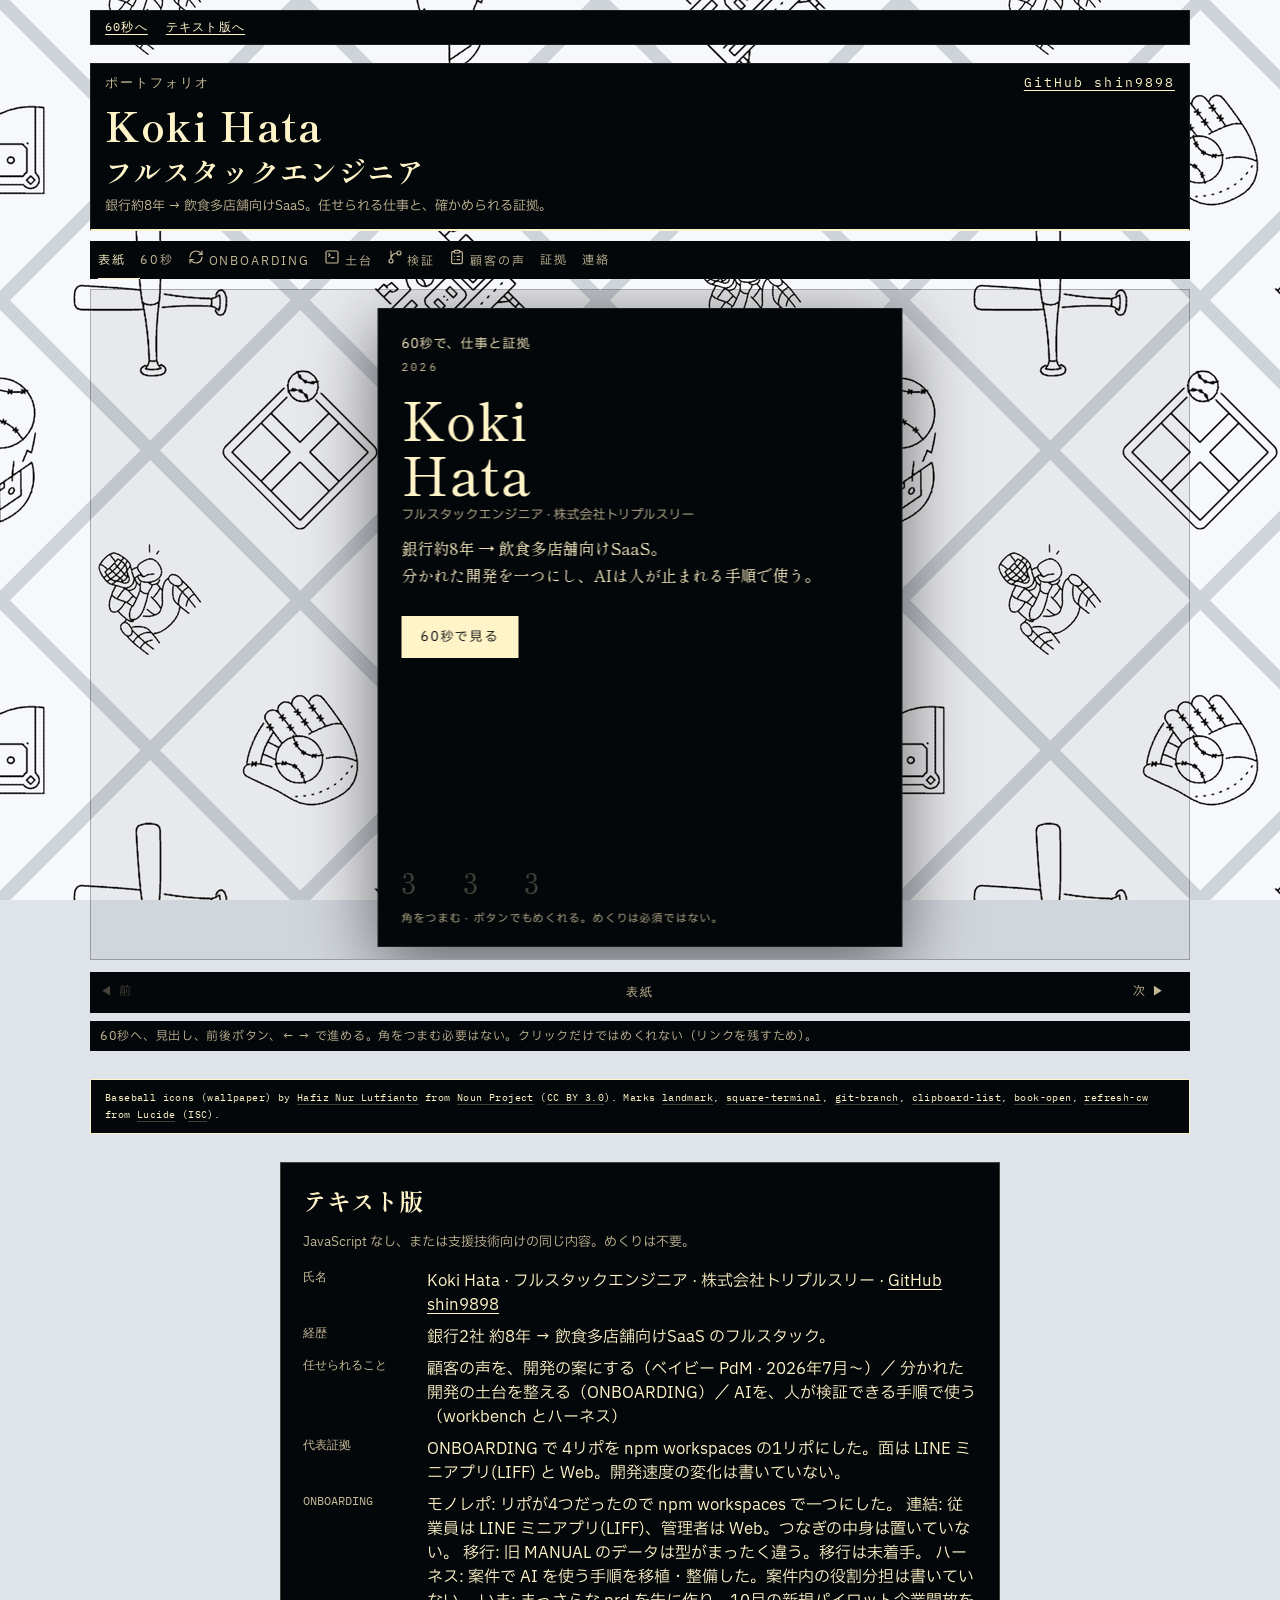
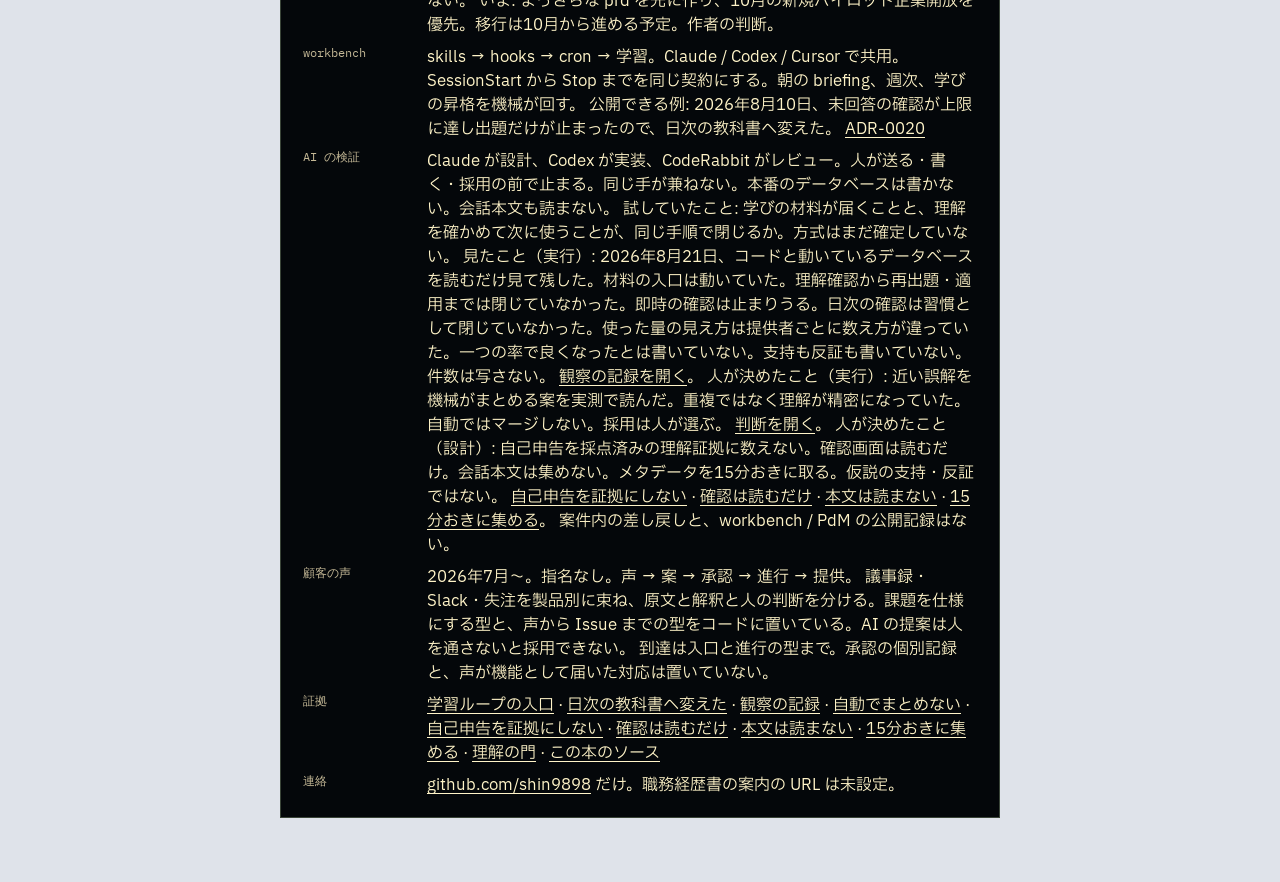
==== commit 07527778: "Use header/cover hybrid: name+role outside, 60s on the cover Header follows proposal 1 (Koki Hata, フ" ====
--- a/index.html
+++ b/index.html
@@ -78,7 +78,7 @@
     </svg>
 
     <nav class="skip-bar" aria-label="近道">
-      <a href="#plain-overview" data-jump="1">概要へ</a>
+      <a href="#plain-overview" data-jump="1">60秒へ</a>
       <a href="#plain">テキスト版へ</a>
     </nav>
 
@@ -87,26 +87,24 @@
       <p class="mast-id">
         <a href="https://github.com/shin9898">GitHub shin9898</a>
       </p>
-      <h1 class="mast-title">
-        Koki Hata
-        <span class="mast-title-sub">ディスクロージャー</span>
-      </h1>
+      <h1 class="mast-title">Koki Hata</h1>
+      <p class="mast-role">フルスタックエンジニア</p>
       <p class="mast-lede">
-        銀行約8年 → 飲食多店舗向けSaaS のフルスタック。任せられる仕事と、確かめられる証拠。
+        銀行約8年 → 飲食多店舗向けSaaS。任せられる仕事と、確かめられる証拠。
       </p>
     </header>
 
     <div class="desk">
       <nav class="toc" aria-label="頁の見出し">
         <button type="button" data-jump="0">表紙</button>
-        <button type="button" data-jump="1">概要</button>
+        <button type="button" data-jump="1">60秒</button>
         <button type="button" data-jump="3">
           <svg class="toc-svg" viewBox="0 0 24 24" aria-hidden="true"><use href="#mark-story" /></svg>
           ONBOARDING
         </button>
         <button type="button" data-jump="5">
           <svg class="toc-svg" viewBox="0 0 24 24" aria-hidden="true"><use href="#mark-workbench" /></svg>
-          workbench
+          土台
         </button>
         <button type="button" data-jump="7">
           <svg class="toc-svg" viewBox="0 0 24 24" aria-hidden="true"><use href="#mark-harness" /></svg>
@@ -126,11 +124,12 @@
             <!-- 0 表紙 -->
             <div class="leaf leaf-cover" data-book-page data-density="hard">
               <div class="cover cover-simple">
-                <p class="cover-kicker">ポートフォリオ · 2026年9月19日現在</p>
+                <p class="cover-kicker">60秒で、仕事と証拠</p>
+                <p class="cover-year">2026</p>
                 <h2 class="cover-title">Koki<br />Hata</h2>
                 <p class="cover-sub">フルスタックエンジニア · 株式会社トリプルスリー</p>
                 <p class="cover-lede">銀行約8年 → 飲食多店舗向けSaaS。<br />分かれた開発を一つにし、AIは人が止まれる手順で使う。</p>
-                <button type="button" class="cover-cta" data-jump="1">概要を見る</button>
+                <button type="button" class="cover-cta" data-jump="1">60秒で見る</button>
                 <p class="three" aria-hidden="true">3&nbsp;&nbsp;3&nbsp;&nbsp;3</p>
                 <p class="cover-hint">角をつまむ · ボタンでもめくれる。めくりは必須ではない。</p>
               </div>
--- a/css/site.css
+++ b/css/site.css
@@ -13,8 +13,8 @@
   --wash: rgba(255, 244, 200, 0.06);
   --edge: rgba(255, 244, 200, 0.28);
   --shadow: rgba(0, 0, 0, 0.55);
-  --mincho: "Shippori Mincho", "Yu Mincho", "Hiragino Mincho ProN", serif;
-  --gothic: "IBM Plex Sans JP", "Hiragino Sans", "Noto Sans JP", sans-serif;
+  --mincho: "Shippori Mincho", "Yu Mincho", "Hiragino Mincho ProN", "WenQuanYi Micro Hei", serif;
+  --gothic: "IBM Plex Sans JP", "Hiragino Sans", "Noto Sans JP", "WenQuanYi Micro Hei", "Droid Sans Fallback", sans-serif;
   --mono: "IBM Plex Mono", ui-monospace, monospace;
   --wallpaper-w: 900px;
   --wallpaper-h: 600px;
@@ -101,6 +101,7 @@
   grid-template-areas:
     "kicker id"
     "title title"
+    "role role"
     "lede lede";
   align-items: baseline;
   gap: 4px 12px;
@@ -114,7 +115,7 @@
 .mast-id {
   margin: 0;
   font-family: var(--mono);
-  font-size: 11px;
+  font-size: 13px;
   letter-spacing: 0.16em;
   color: var(--mute);
 }
@@ -130,23 +131,23 @@
 
 .mast-title {
   grid-area: title;
-  margin: 4px 0 0;
-  font-family: var(--mincho);
-  font-size: clamp(24px, 3vw, 32px);
+  margin: 6px 0 0;
+  font-family: var(--mincho);
+  font-size: clamp(28px, 3.6vw, 40px);
   font-weight: 700;
   letter-spacing: 0.04em;
   line-height: 1.15;
-  display: flex;
-  flex-wrap: wrap;
-  align-items: baseline;
-  gap: 4px 14px;
-}
-
-.mast-title-sub {
-  font-size: clamp(13px, 1.4vw, 15px);
-  font-weight: 500;
-  letter-spacing: 0.14em;
-  color: var(--mute);
+}
+
+.mast-role {
+  grid-area: role;
+  margin: 2px 0 0;
+  font-family: var(--mincho);
+  font-size: clamp(20px, 2.6vw, 28px);
+  font-weight: 700;
+  letter-spacing: 0.04em;
+  line-height: 1.25;
+  color: var(--ink);
 }
 
 .mast-lede {
@@ -314,14 +315,22 @@
 
 .cover-kicker {
   margin: 0;
-  font-family: var(--mono);
-  font-size: 10px;
-  letter-spacing: 0.28em;
+  font-family: var(--gothic);
+  font-size: 13px;
+  letter-spacing: 0.08em;
+  color: var(--ink);
+}
+
+.cover-year {
+  margin: 6px 0 0;
+  font-family: var(--mono);
+  font-size: 11px;
+  letter-spacing: 0.2em;
   color: var(--mute);
 }
 
 .cover-title {
-  margin: 28px 0 4px;
+  margin: 18px 0 4px;
   font-family: var(--mincho);
   font-size: clamp(40px, 8vw, 52px);
   line-height: 1.05;
@@ -660,10 +669,17 @@
   padding: 0;
   list-style: none;
   border-top: 1px solid var(--ink);
+  flex: 1 1 auto;
+  display: flex;
+  flex-direction: column;
 }
 
 .hero-three li {
-  padding: 8px 0 8px 10px;
+  flex: 1;
+  display: flex;
+  flex-direction: column;
+  justify-content: center;
+  padding: 10px 10px 10px 12px;
   border-bottom: 1px solid var(--rule);
   border-left: 3px solid var(--ink);
   background: var(--wash);
@@ -704,7 +720,7 @@
   flex-wrap: wrap;
   align-items: center;
   gap: 12px 16px;
-  margin: 10px 0 0;
+  margin-top: auto;
   padding-top: 10px;
   border-top: 1px solid var(--rule);
   font-size: 12px;
@@ -725,9 +741,14 @@
   margin: 0;
   padding: 0;
   list-style: none;
+  flex: 1 1 auto;
+  align-content: stretch;
 }
 
 .now-grid li {
+  display: flex;
+  flex-direction: column;
+  justify-content: center;
   padding: 10px 10px 8px;
   border: 1px solid var(--rule);
   min-width: 0;
@@ -755,10 +776,15 @@
   margin: 10px 0 0;
   padding: 0;
   list-style: none;
+  flex: 1 1 auto;
+  align-content: stretch;
 }
 
 .scope li {
-  padding: 8px 10px;
+  display: flex;
+  flex-direction: column;
+  justify-content: center;
+  padding: 10px 12px;
   border: 1px solid var(--rule);
   min-width: 0;
 }
@@ -806,10 +832,15 @@
   margin: 0 0 12px;
   padding: 0;
   list-style: none;
+  flex: 1 1 auto;
+  align-items: stretch;
 }
 
 .flow li {
   position: relative;
+  display: flex;
+  flex-direction: column;
+  justify-content: center;
   padding: 10px 8px 8px;
   border: 1px solid var(--ink);
   min-width: 0;
@@ -1059,11 +1090,16 @@
   list-style: none;
   display: grid;
   gap: 8px;
+  flex: 1 1 auto;
+  align-content: stretch;
 }
 
 .beats li {
-  padding: 8px 10px 8px;
+  padding: 10px 12px;
   border: 1px solid var(--rule);
+  display: flex;
+  flex-direction: column;
+  justify-content: center;
 }
 
 .beats h3 {
@@ -1889,6 +1925,7 @@
   padding: 0;
   list-style: none;
   border-top: 1px solid var(--ink);
+  flex: 1 1 auto;
 }
 
 .story li {
@@ -2154,6 +2191,7 @@
       "kicker"
       "id"
       "title"
+      "role"
       "lede";
     width: calc(100% - 16px);
     text-align: left;
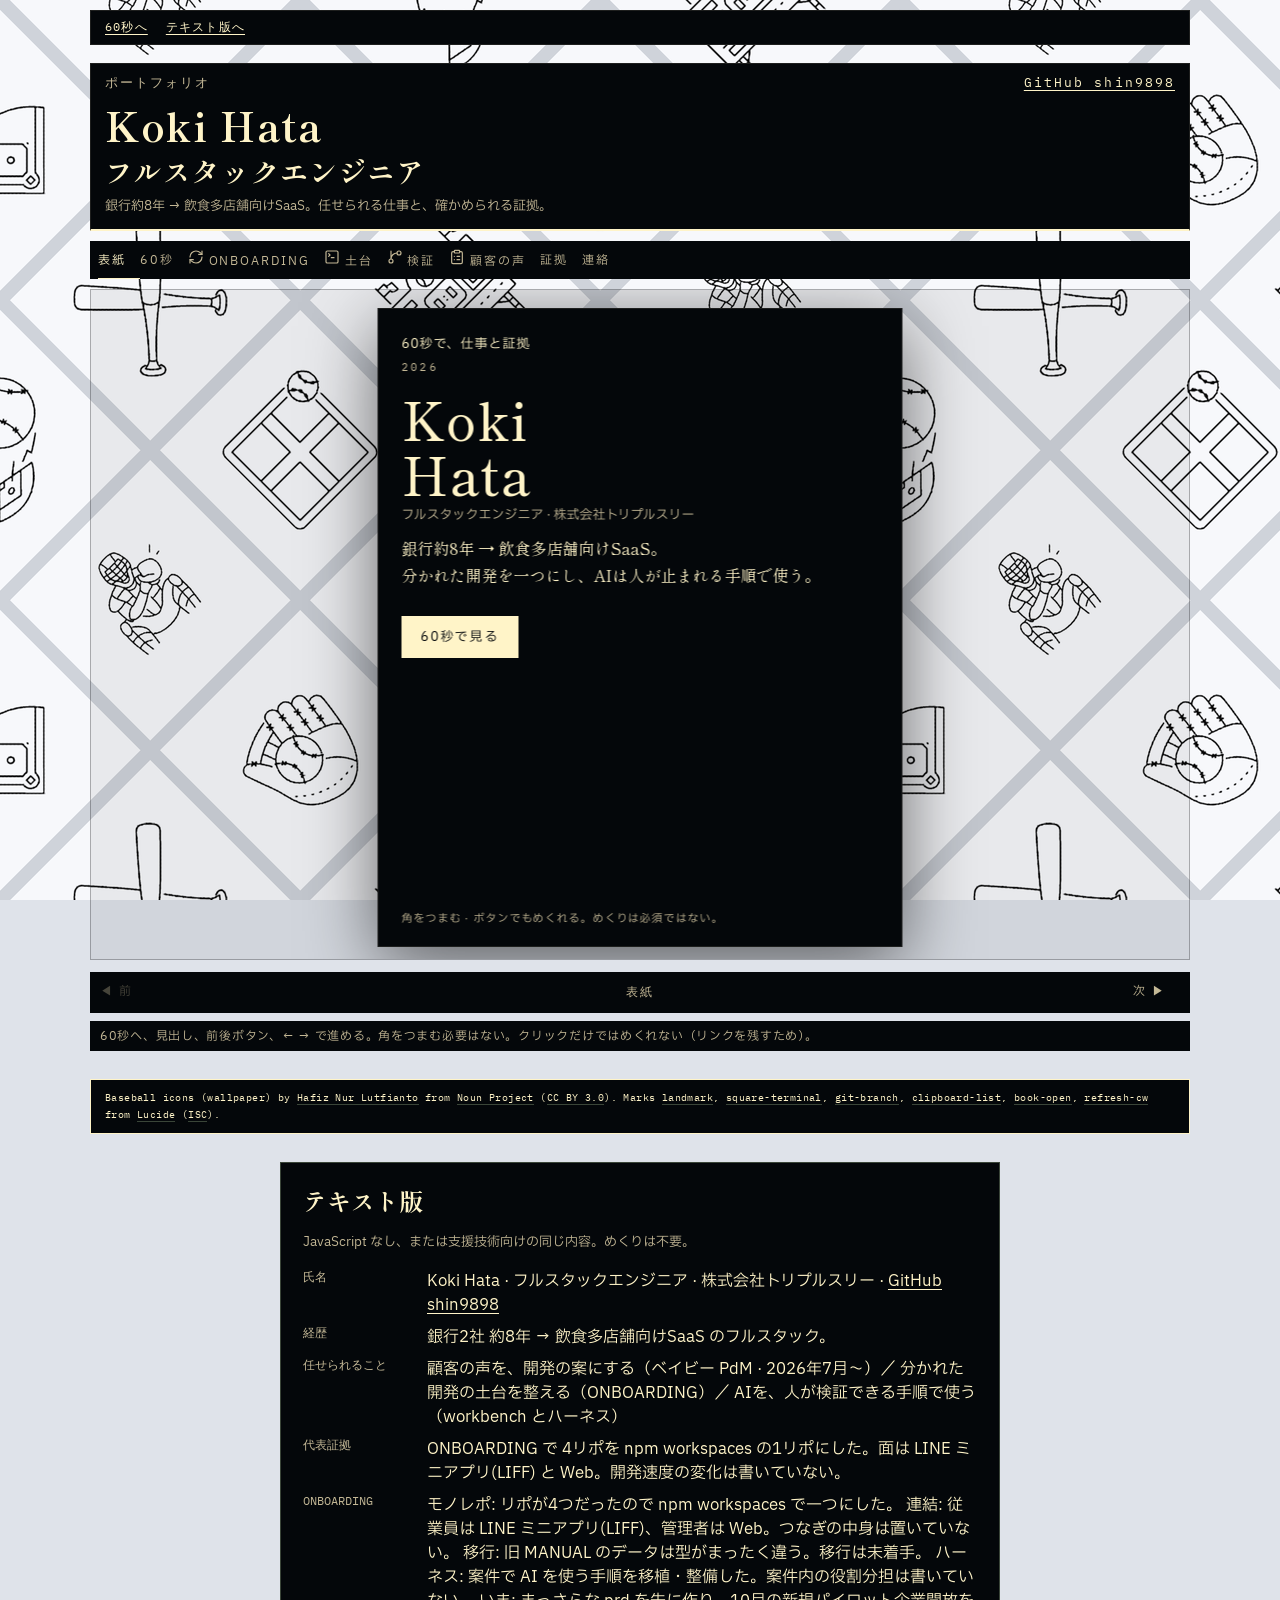
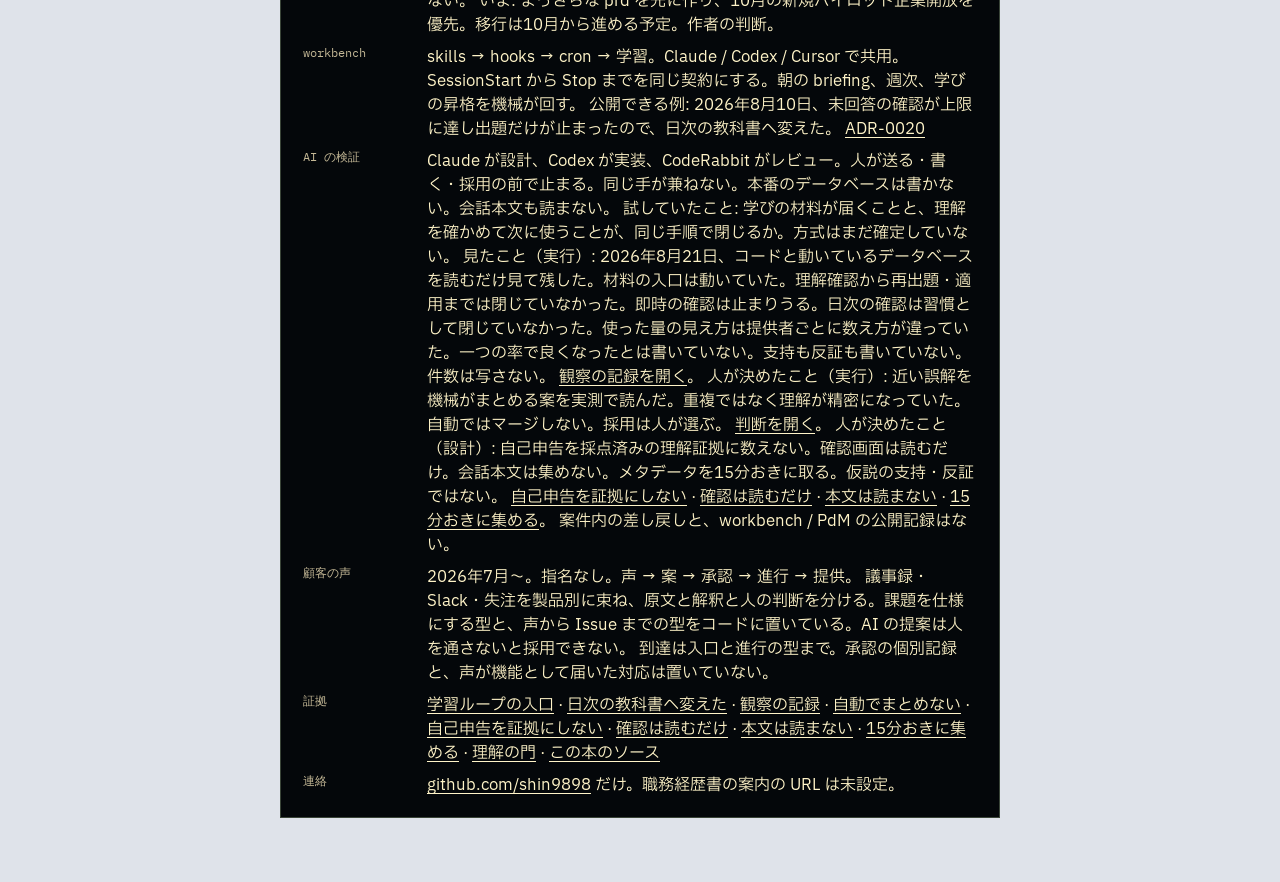
==== commit cdf5a8ee: "Remove 333 marks from the front and back covers The decorative 3 3 3 on the hard covers is gone. Inn" ====
--- a/index.html
+++ b/index.html
@@ -130,7 +130,6 @@
                 <p class="cover-sub">フルスタックエンジニア · 株式会社トリプルスリー</p>
                 <p class="cover-lede">銀行約8年 → 飲食多店舗向けSaaS。<br />分かれた開発を一つにし、AIは人が止まれる手順で使う。</p>
                 <button type="button" class="cover-cta" data-jump="1">60秒で見る</button>
-                <p class="three" aria-hidden="true">3&nbsp;&nbsp;3&nbsp;&nbsp;3</p>
                 <p class="cover-hint">角をつまむ · ボタンでもめくれる。めくりは必須ではない。</p>
               </div>
             </div>
@@ -580,7 +579,6 @@
                   <a href="https://github.com/shin9898">github.com/shin9898</a>
                 </p>
                 <p class="cover-lede">2026年9月19日現在</p>
-                <p class="three" aria-hidden="true">3&nbsp;&nbsp;3&nbsp;&nbsp;3</p>
               </div>
             </div>
           </div>
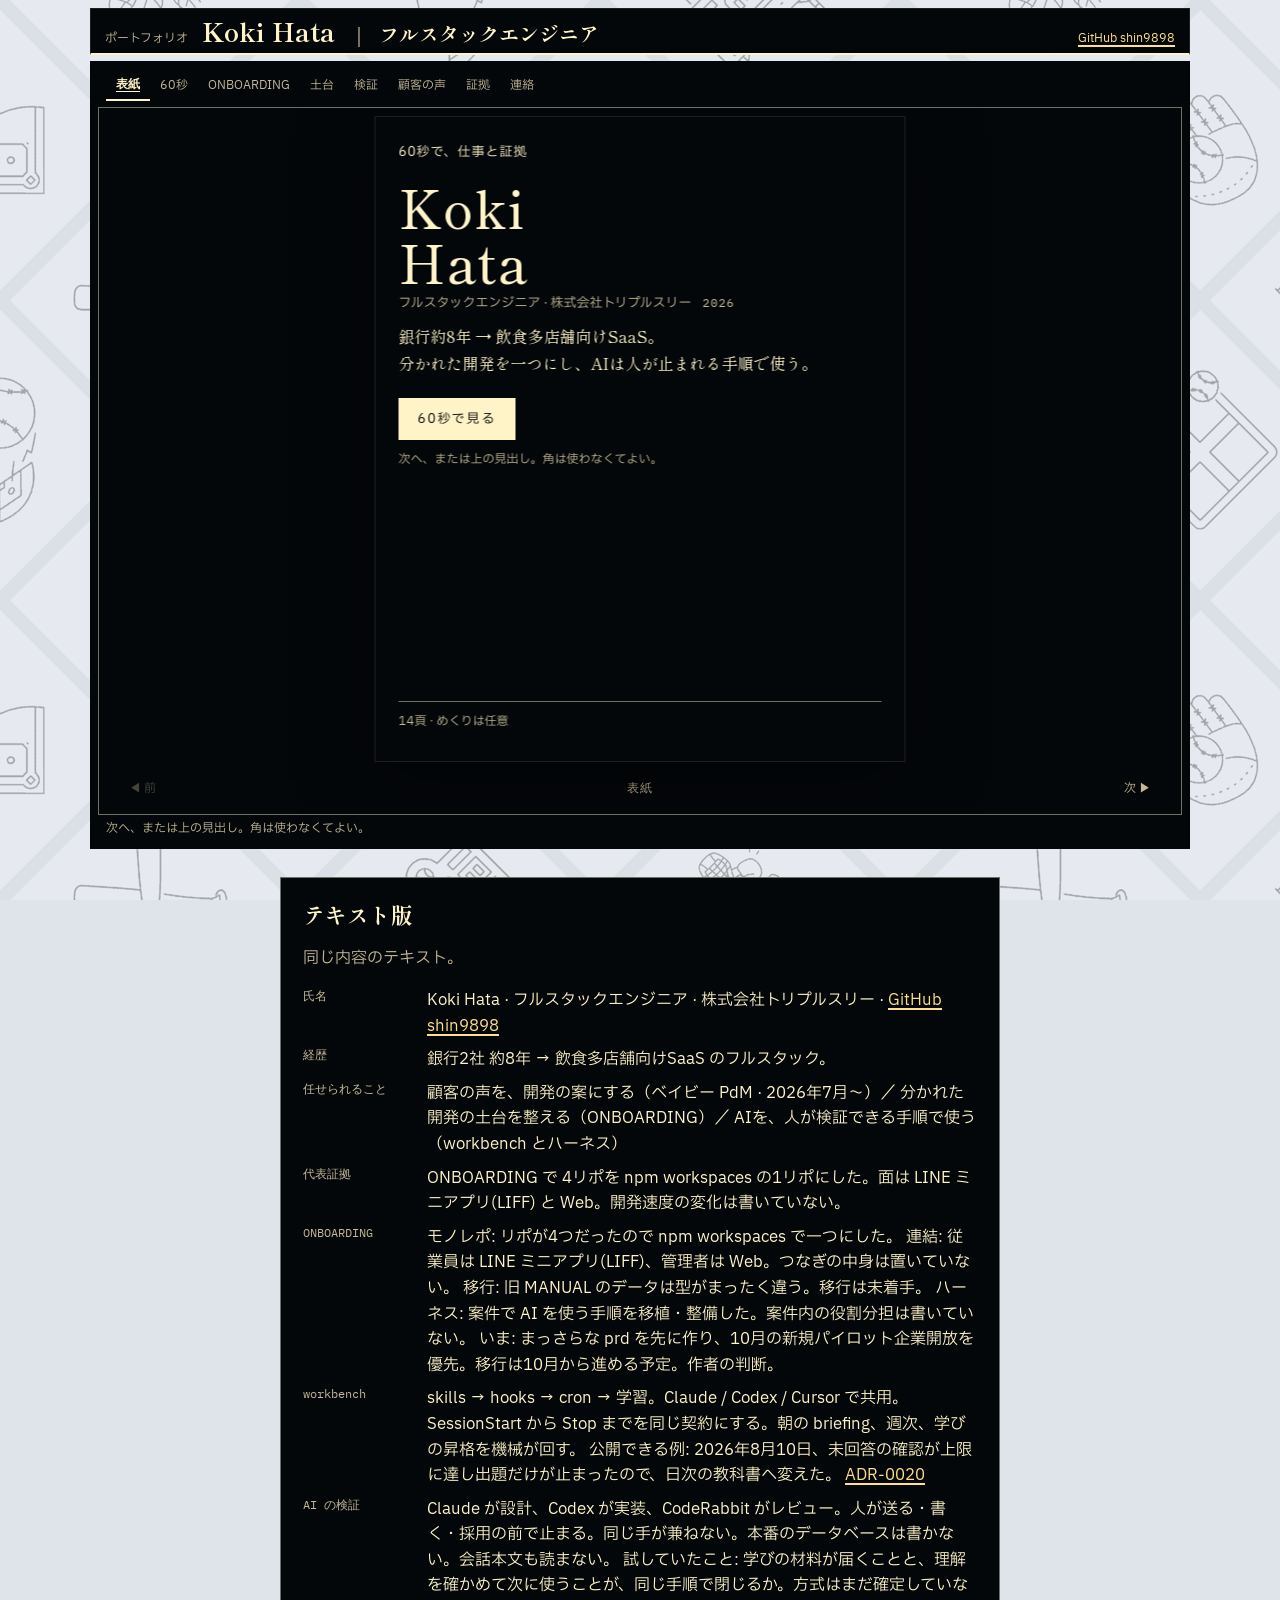
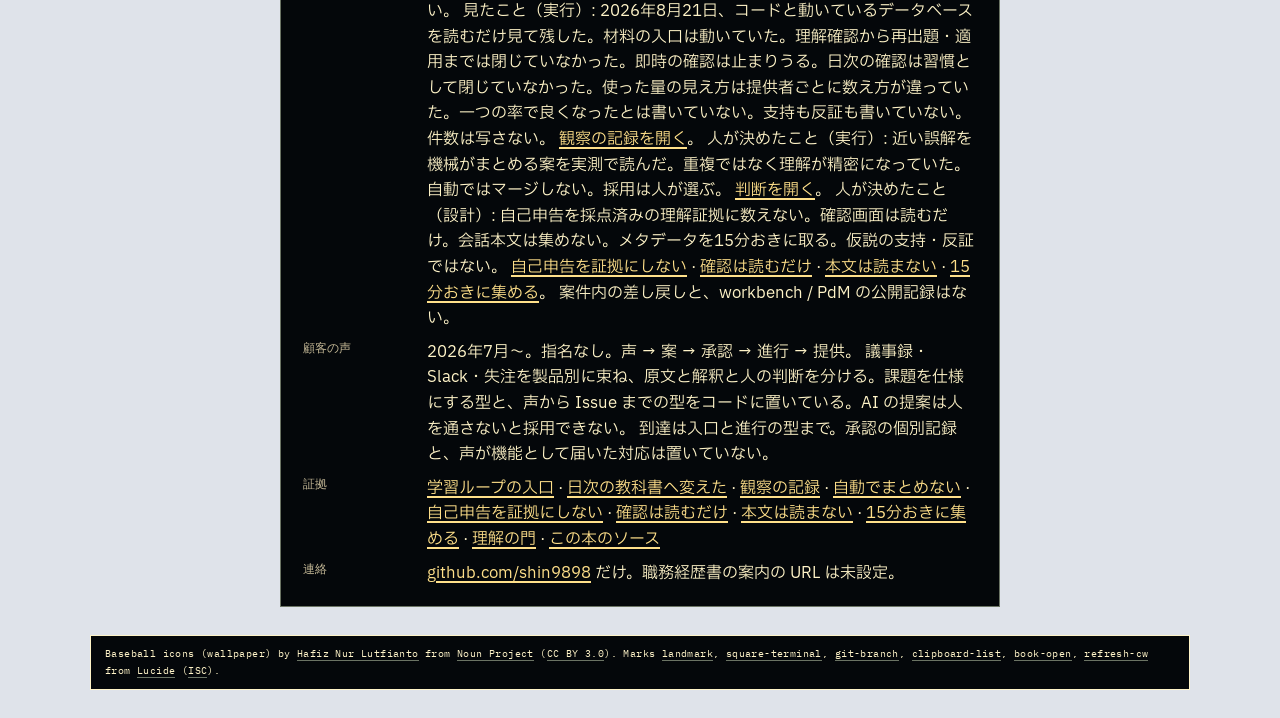
==== commit 5ab7d6c7: "Tighten first view, type, and page a11y Apply the twenty now-do UX items: quieter wallpaper and nigh" ====
--- a/index.html
+++ b/index.html
@@ -77,75 +77,56 @@
       </symbol>
     </svg>
 
-    <nav class="skip-bar" aria-label="近道">
-      <a href="#plain-overview" data-jump="1">60秒へ</a>
-      <a href="#plain">テキスト版へ</a>
-    </nav>
+    <a class="skip" id="skip-book" href="#plain-overview">本の60秒へ</a>
+    <a class="skip skip-plain" id="skip-plain" href="#plain">テキスト版へ</a>
 
     <header class="mast">
       <p class="mast-kicker">ポートフォリオ</p>
+      <h1 class="mast-title">Koki Hata</h1>
+      <p class="mast-role">フルスタックエンジニア</p>
       <p class="mast-id">
         <a href="https://github.com/shin9898">GitHub shin9898</a>
       </p>
-      <h1 class="mast-title">Koki Hata</h1>
-      <p class="mast-role">フルスタックエンジニア</p>
-      <p class="mast-lede">
-        銀行約8年 → 飲食多店舗向けSaaS。任せられる仕事と、確かめられる証拠。
-      </p>
     </header>
 
     <div class="desk">
-      <nav class="toc" aria-label="頁の見出し">
-        <button type="button" data-jump="0">表紙</button>
-        <button type="button" data-jump="1">60秒</button>
-        <button type="button" data-jump="3">
-          <svg class="toc-svg" viewBox="0 0 24 24" aria-hidden="true"><use href="#mark-story" /></svg>
-          ONBOARDING
-        </button>
-        <button type="button" data-jump="5">
-          <svg class="toc-svg" viewBox="0 0 24 24" aria-hidden="true"><use href="#mark-workbench" /></svg>
-          土台
-        </button>
-        <button type="button" data-jump="7">
-          <svg class="toc-svg" viewBox="0 0 24 24" aria-hidden="true"><use href="#mark-harness" /></svg>
-          検証
-        </button>
-        <button type="button" data-jump="9">
-          <svg class="toc-svg" viewBox="0 0 24 24" aria-hidden="true"><use href="#mark-pdm" /></svg>
-          顧客の声
-        </button>
-        <button type="button" data-jump="11">証拠</button>
-        <button type="button" data-jump="12">連絡</button>
-      </nav>
-
-      <div class="stage" id="stage">
+      <div class="toc-wrap">
+        <nav class="toc" aria-label="頁の見出し">
+          <button type="button" class="toc-cover" data-jump="0"><span class="toc-full">表紙</span><span class="toc-short">表紙</span></button>
+          <button type="button" data-jump="1"><span class="toc-full">60秒</span><span class="toc-short">60秒</span></button>
+          <button type="button" data-jump="3"><span class="toc-full">ONBOARDING</span><span class="toc-short">仕事</span></button>
+          <button type="button" data-jump="5"><span class="toc-full">土台</span><span class="toc-short">土台</span></button>
+          <button type="button" data-jump="7"><span class="toc-full">検証</span><span class="toc-short">検証</span></button>
+          <button type="button" data-jump="9"><span class="toc-full">顧客の声</span><span class="toc-short">声</span></button>
+          <button type="button" data-jump="11"><span class="toc-full">証拠</span><span class="toc-short">証拠</span></button>
+          <button type="button" data-jump="12"><span class="toc-full">連絡</span><span class="toc-short">連絡</span></button>
+        </nav>
+      </div>
+
+      <main class="stage" id="stage">
         <div class="mount is-showing-cover" id="mount">
           <div class="book" id="book" aria-label="Koki Hata ポートフォリオ">
             <!-- 0 表紙 -->
             <div class="leaf leaf-cover" data-book-page data-density="hard">
               <div class="cover cover-simple">
                 <p class="cover-kicker">60秒で、仕事と証拠</p>
-                <p class="cover-year">2026</p>
                 <h2 class="cover-title">Koki<br />Hata</h2>
-                <p class="cover-sub">フルスタックエンジニア · 株式会社トリプルスリー</p>
+                <p class="cover-sub">フルスタックエンジニア · 株式会社トリプルスリー <span class="cover-year">2026</span></p>
                 <p class="cover-lede">銀行約8年 → 飲食多店舗向けSaaS。<br />分かれた開発を一つにし、AIは人が止まれる手順で使う。</p>
-                <button type="button" class="cover-cta" data-jump="1">60秒で見る</button>
-                <p class="cover-hint">角をつまむ · ボタンでもめくれる。めくりは必須ではない。</p>
+                <a class="cover-cta" href="#plain-overview" data-jump="1">60秒で見る</a>
+                <p class="cover-hint">次へ、または上の見出し。角は使わなくてよい。</p>
+                <p class="cover-meta">14頁 · めくりは任意</p>
               </div>
             </div>
 
             <!-- 1 60秒の結論 -->
             <div class="leaf" data-book-page>
-              <div class="sheet sheet-summary">
+              <div class="sheet sheet-summary page-01-start" tabindex="-1">
                 <p class="running">
                   <svg class="role-svg" viewBox="0 0 24 24" role="img" aria-label="経歴"><title>経歴</title><use href="#mark-bank" /></svg>
                   P.01 — 60秒
                 </p>
-                <p class="field-label">だれか</p>
-                <p class="legal-name">Koki Hata</p>
-                <p class="identity">銀行2社 約8年 → 飲食多店舗向けSaaS のフルスタック。株式会社トリプルスリー。</p>
-                <p class="trust-lead">任せられるのは、次の三つ。</p>
-                <p class="field-label">強み</p>
+                <h2 class="trust-lead">任せられるのは、次の三つ。</h2>
                 <ol class="hero-three">
                   <li>
                     <p class="hero-name">顧客の声を、開発の案にする</p>
@@ -163,17 +144,17 @@
                     <button type="button" class="inline-jump" data-jump="5">P.05–08 へ</button>
                   </li>
                 </ol>
-                <p class="jump-row">
+                <div class="jump-row">
                   <button type="button" class="inline-jump" data-jump="12">連絡へ</button>
                   <a href="https://github.com/shin9898">GitHub shin9898</a>
-                </p>
+                </div>
               </div>
             </div>
 
             <!-- 2 証拠 -->
             <div class="leaf" data-book-page>
               <div class="sheet">
-                <p class="running">P.02 — 証拠</p>
+                <p class="running">P.02 — 60秒</p>
                 <h2>確かめられる変化は、これ一つ</h2>
                 <p class="kicker">ONBOARDING リニューアル。詳細は次の見開き。</p>
                 <p class="lead">
@@ -194,10 +175,10 @@
                     <p>旧データの移行は未着手。まっさらな prd を先に作り、10月の新規パイロット企業開放を優先している。移行は10月から。作者の判断。</p>
                   </li>
                 </ul>
-                <p class="jump-row">
+                <div class="jump-row">
                   <button type="button" class="inline-jump" data-jump="3">ONBOARDING P.03–04</button>
                   <button type="button" class="inline-jump" data-jump="12">連絡</button>
-                </p>
+                </div>
               </div>
             </div>
 
@@ -206,7 +187,7 @@
               <div class="sheet">
                 <p class="running">
                   <svg class="role-svg" viewBox="0 0 24 24" role="img" aria-label="ONBOARDING"><title>ONBOARDING</title><use href="#mark-story" /></svg>
-                  P.03 — ONBOARDING
+                  P.03 — 仕事
                 </p>
                 <h2>分かれた開発の土台を整える</h2>
                 <p class="kicker">ONBOARDING · 2025年12月〜。同じリニューアルの四つの論点。担当の境界は書いていない。</p>
@@ -240,7 +221,7 @@
               <div class="sheet">
                 <p class="running">
                   <svg class="role-svg" viewBox="0 0 24 24" aria-hidden="true"><use href="#mark-story" /></svg>
-                  P.04 — ONBOARDING
+                  P.04 — 仕事
                 </p>
                 <h2>一つにした。移行は未着手</h2>
                 <ul class="story">
@@ -272,7 +253,7 @@
               <div class="sheet">
                 <p class="running">
                   <svg class="role-svg" viewBox="0 0 24 24" role="img" aria-label="workbench"><title>workbench</title><use href="#mark-workbench" /></svg>
-                  P.05 — workbench
+                  P.05 — 土台
                 </p>
                 <h2>自分で回す開発の土台</h2>
                 <p class="kicker">個人環境 · 2026年4月〜 · Claude / Codex / Cursor で共用。任せられるのは、手順を固定して回すこと。</p>
@@ -303,7 +284,7 @@
               <div class="sheet">
                 <p class="running">
                   <svg class="role-svg" viewBox="0 0 24 24" aria-hidden="true"><use href="#mark-workbench" /></svg>
-                  P.06 — workbench
+                  P.06 — 土台
                 </p>
                 <h2>学びが、次の手順になった例</h2>
                 <p class="kicker">設計資料と、公開されている判断を分ける。確かめられるのは公開リポジトリの記録。</p>
@@ -326,7 +307,7 @@
               <div class="sheet">
                 <p class="running">
                   <svg class="role-svg" viewBox="0 0 24 24" role="img" aria-label="AI ハーネス"><title>AI ハーネス</title><use href="#mark-harness" /></svg>
-                  P.07 — AI の検証
+                  P.07 — 検証
                 </p>
                 <h2>AIを、人が検証できる手順で使う</h2>
                 <p class="kicker">任せられるのは、AIを止められる位置に置くこと。道具の紹介ではない。</p>
@@ -361,42 +342,30 @@
               <div class="sheet">
                 <p class="running">
                   <svg class="role-svg" viewBox="0 0 24 24" aria-hidden="true"><use href="#mark-harness" /></svg>
-                  P.08 — AI の検証
+                  P.08 — 検証
                 </p>
                 <h2>見て、止めたこと</h2>
                 <p class="kicker">実行と設計を分ける。リンクは証拠。本文は出来事。</p>
                 <ul class="beats">
                   <li>
                     <h3>見たこと（実行）</h3>
-                    <p>
-                      2026年8月21日、コードと動いているデータベースを読むだけ見て残した。材料の入口は動いていた。理解を確かめて次に使うところは閉じていなかった。即時の確認は止まりうる。日次の確認は習慣として閉じていなかった。使った量の数え方は提供者ごとに違っていた。完成とは書いていない。支持も反証もない。件数は写さない。
-                    </p>
+                    <p>2026年8月21日、コードと動いているデータベースを読むだけ見て残し、材料の入口は動いていたが理解確認は閉じていなかった。</p>
                     <p class="detail">
                       <a href="https://github.com/shin9898/applied-loop/blob/main/docs/adr/0025-hypothesis-driven-learning-harness.md">観察の記録を開く</a>
                     </p>
                   </li>
                   <li>
                     <h3>人が決めたこと（実行）</h3>
-                    <p>
-                      近い誤解を機械がまとめる案を、実測で読んだ。重複ではなく、理解が精密になっていた。自動ではマージしない。採用は人が選ぶ。
-                    </p>
+                    <p>近い誤解を機械がまとめる案を実測で読み、重複ではなく理解が精密になっていたので自動ではマージせず人が選ぶ。</p>
                     <p class="detail">
                       <a href="https://github.com/shin9898/applied-loop/blob/main/docs/adr/0021-gate-duplicate-guard.md">判断を開く</a>
                     </p>
                   </li>
                   <li>
                     <h3>人が決めたこと（設計）</h3>
-                    <p>
-                      「できた」という自己申告を、採点済みの理解証拠に数えない。確認の画面は読むだけで、そこから書き込まない。会話本文は集めない。集約したメタデータを15分おきに取る運用にした。これは仮説の支持でも反証でもない。
-                    </p>
+                    <p>自己申告を理解証拠に数えず、確認画面は読むだけにし、会話本文は集めない。</p>
                     <p class="detail">
                       <a href="https://github.com/shin9898/applied-loop/blob/main/docs/adr/0026-textbook-check-gate-bridge.md">自己申告を証拠にしない</a>
-                      ·
-                      <a href="https://github.com/shin9898/applied-loop/blob/main/docs/adr/0028-h-cycle-manual-preview.md">確認は読むだけ</a>
-                      ·
-                      <a href="https://github.com/shin9898/applied-loop/blob/main/docs/adr/0009-harness-comprehension.md">本文は読まない</a>
-                      ·
-                      <a href="https://github.com/shin9898/applied-loop/blob/main/docs/adr/0040-durable-automatic-harness-collection.md">15分おきに集める</a>
                     </p>
                   </li>
                 </ul>
@@ -409,15 +378,15 @@
               <div class="sheet">
                 <p class="running">
                   <svg class="role-svg" viewBox="0 0 24 24" role="img" aria-label="顧客の声"><title>顧客の声</title><use href="#mark-pdm" /></svg>
-                  P.09 — 顧客の声
+                  P.09 — 声
                 </p>
                 <h2>顧客の声を、開発の判断へ</h2>
                 <p class="kicker">ベイビー PdM · 2026年7月〜 · 指名なし。肩書ではない。任せられるのは、声を案にする入口と進行の型。</p>
                 <ol class="process" aria-label="声から提供までの順">
-                  <li>声</li>
-                  <li>案</li>
-                  <li>承認</li>
-                  <li>進行</li>
+                  <li>声<span class="process-arrow" aria-hidden="true">→</span></li>
+                  <li>案<span class="process-arrow" aria-hidden="true">→</span></li>
+                  <li>承認<span class="process-arrow" aria-hidden="true">→</span></li>
+                  <li>進行<span class="process-arrow" aria-hidden="true">→</span></li>
                   <li>提供</li>
                 </ol>
                 <ul class="scope">
@@ -446,7 +415,7 @@
               <div class="sheet">
                 <p class="running">
                   <svg class="role-svg" viewBox="0 0 24 24" aria-hidden="true"><use href="#mark-pdm" /></svg>
-                  P.10 — 顧客の声
+                  P.10 — 声
                 </p>
                 <h2>いま任せられる範囲</h2>
                 <p class="kicker">自発。入口と進行の型まで。承認の個別記録は、この本には置いていない。</p>
@@ -487,35 +456,8 @@
                     <a href="https://github.com/shin9898/applied-loop/blob/main/docs/adr/0025-hypothesis-driven-learning-harness.md">観察の記録</a>
                     <span>2026年8月21日。材料は届き、理解確認は閉じていなかった。件数は写さない</span>
                   </li>
-                  <li>
-                    <a href="https://github.com/shin9898/applied-loop/blob/main/docs/adr/0021-gate-duplicate-guard.md">近い誤解を自動でまとめない</a>
-                    <span>実測は重複ではなく、理解が精密になっていた。採用は人が選ぶ</span>
-                  </li>
-                  <li>
-                    <a href="https://github.com/shin9898/applied-loop/blob/main/docs/adr/0026-textbook-check-gate-bridge.md">自己申告を理解の証拠にしない</a>
-                    <span>門を通した回答だけを数える</span>
-                  </li>
-                  <li>
-                    <a href="https://github.com/shin9898/applied-loop/blob/main/docs/adr/0028-h-cycle-manual-preview.md">確認の画面は読むだけ</a>
-                    <span>そこから書き込まない</span>
-                  </li>
-                  <li>
-                    <a href="https://github.com/shin9898/applied-loop/blob/main/docs/adr/0009-harness-comprehension.md">会話本文は読まない</a>
-                    <span>集めるのはメタデータだけ</span>
-                  </li>
-                  <li>
-                    <a href="https://github.com/shin9898/applied-loop/blob/main/docs/adr/0040-durable-automatic-harness-collection.md">15分おきに集める</a>
-                    <span>仮説の支持・反証ではない</span>
-                  </li>
-                  <li>
-                    <a href="https://github.com/shin9898/applied-loop/blob/main/docs/adr/0006-comprehension-gate.md">理解の門</a>
-                    <span>確認してから次へ進む設計</span>
-                  </li>
-                  <li>
-                    <a href="https://github.com/shin9898/portfolio/blob/main/index.html">この本のソース</a>
-                    <span>portfolio / index.html</span>
-                  </li>
-                </ul>
+                </ul>
+                <p class="path-line"><a href="#plain">残りはテキスト版</a></p>
               </div>
             </div>
 
@@ -583,41 +525,20 @@
             </div>
           </div>
         </div>
-      </div>
-
-      <div class="controls">
-        <button type="button" id="prev" aria-label="前の頁">◀ 前</button>
-        <p class="pager" aria-live="polite">
-          <span id="page-label">表紙</span>
-        </p>
-        <button type="button" id="next" aria-label="次の頁">次 ▶</button>
-      </div>
+        <div class="controls">
+          <button type="button" id="prev" aria-label="前の頁">◀ 前</button>
+          <p class="pager" aria-live="polite">
+            <span id="page-label">表紙</span>
+          </p>
+          <button type="button" id="next" aria-label="次の頁">次 ▶</button>
+        </div>
+      </main>
       <p class="hint" id="flip-hint">初期化しています…</p>
     </div>
 
-    <footer class="site-credit">
-      <p>
-        Baseball icons (wallpaper) by
-        <a href="https://thenounproject.com/creator/hafizcreative.id/">Hafiz Nur Lutfianto</a>
-        from
-        <a href="https://thenounproject.com/browse/collection-icon/sleek-baseball-296164/">Noun Project</a>
-        (<a href="https://creativecommons.org/licenses/by/3.0/">CC BY 3.0</a>).
-        Marks
-        <a href="https://lucide.dev/icons/landmark">landmark</a>,
-        <a href="https://lucide.dev/icons/square-terminal">square-terminal</a>,
-        <a href="https://lucide.dev/icons/git-branch">git-branch</a>,
-        <a href="https://lucide.dev/icons/clipboard-list">clipboard-list</a>,
-        <a href="https://lucide.dev/icons/book-open">book-open</a>,
-        <a href="https://lucide.dev/icons/refresh-cw">refresh-cw</a>
-        from
-        <a href="https://lucide.dev/">Lucide</a>
-        (<a href="https://lucide.dev/license">ISC</a>).
-      </p>
-    </footer>
-
     <section class="plain" id="plain" aria-labelledby="plain-h">
       <h2 id="plain-h">テキスト版</h2>
-      <p>JavaScript なし、または支援技術向けの同じ内容。めくりは不要。</p>
+      <p>同じ内容のテキスト。</p>
       <dl>
         <dt id="plain-overview">氏名</dt>
         <dd>Koki Hata · フルスタックエンジニア · 株式会社トリプルスリー · <a href="https://github.com/shin9898">GitHub shin9898</a></dd>
@@ -687,6 +608,26 @@
       </dl>
     </section>
 
+    <footer class="site-credit">
+      <p>
+        Baseball icons (wallpaper) by
+        <a href="https://thenounproject.com/creator/hafizcreative.id/">Hafiz Nur Lutfianto</a>
+        from
+        <a href="https://thenounproject.com/browse/collection-icon/sleek-baseball-296164/">Noun Project</a>
+        (<a href="https://creativecommons.org/licenses/by/3.0/">CC BY 3.0</a>).
+        Marks
+        <a href="https://lucide.dev/icons/landmark">landmark</a>,
+        <a href="https://lucide.dev/icons/square-terminal">square-terminal</a>,
+        <a href="https://lucide.dev/icons/git-branch">git-branch</a>,
+        <a href="https://lucide.dev/icons/clipboard-list">clipboard-list</a>,
+        <a href="https://lucide.dev/icons/book-open">book-open</a>,
+        <a href="https://lucide.dev/icons/refresh-cw">refresh-cw</a>
+        from
+        <a href="https://lucide.dev/">Lucide</a>
+        (<a href="https://lucide.dev/license">ISC</a>).
+      </p>
+    </footer>
+
     <script src="./js/vendor/page-flip.browser.js"></script>
     <script src="./js/site.js"></script>
   </body>
--- a/css/site.css
+++ b/css/site.css
@@ -2,17 +2,19 @@
   /* Ground stays the baseball diamond wallpaper. Paper is 夜のラインナップ
      (#04070a) — strongest non-white contrast against the white tile. */
   --bg: #dfe3ea;
-  --stage: rgba(4, 7, 10, 0.06);
+  --stage: #04070a;
   --paper: #04070a;
   --ink: #fff4c8;
+  --link: #ffe08a;
   --mute: #c4b896;
-  --rule: #3a4538;
-  --note: #c43b2e;
+  --rule: #6b7464;
+  --note: #f07a6a;
   --col: rgba(255, 244, 200, 0.1);
   --grid: #2a3228;
   --wash: rgba(255, 244, 200, 0.06);
-  --edge: rgba(255, 244, 200, 0.28);
+  --edge: rgba(255, 244, 200, 0.42);
   --shadow: rgba(0, 0, 0, 0.55);
+  --chrome-h: 140px;
   --mincho: "Shippori Mincho", "Yu Mincho", "Hiragino Mincho ProN", "WenQuanYi Micro Hei", serif;
   --gothic: "IBM Plex Sans JP", "Hiragino Sans", "Noto Sans JP", "WenQuanYi Micro Hei", "Droid Sans Fallback", sans-serif;
   --mono: "IBM Plex Mono", ui-monospace, monospace;
@@ -54,58 +56,39 @@
   background-size: var(--wallpaper-w) var(--wallpaper-h);
   background-position: 0 0;
   background-attachment: fixed;
+  opacity: 0.28;
 }
 
 .skip {
   position: absolute;
   left: 12px;
-  top: -48px;
+  top: -64px;
   z-index: 20;
   padding: 8px 12px;
   background: var(--paper);
-  color: var(--ink);
+  color: var(--link);
   border: 1px solid var(--ink);
+  text-decoration-thickness: 2px;
 }
 
 .skip:focus {
   top: 12px;
 }
 
-.skip-bar {
-  position: relative;
-  z-index: 2;
-  display: flex;
-  flex-wrap: wrap;
-  gap: 10px 18px;
-  width: min(1100px, calc(100% - 24px));
-  margin: 10px auto 0;
-  padding: 8px 14px;
-  background: var(--paper);
-  border: 1px solid var(--col);
-  font-family: var(--mono);
-  font-size: 12px;
-  letter-spacing: 0.1em;
-}
-
-.skip-bar a {
-  color: var(--ink);
+.skip-plain:focus {
+  top: 52px;
 }
 
 .mast {
   position: relative;
   z-index: 1;
   width: min(1100px, calc(100% - 24px));
-  margin: 18px auto 10px;
-  display: grid;
-  grid-template-columns: 1fr auto;
-  grid-template-areas:
-    "kicker id"
-    "title title"
-    "role role"
-    "lede lede";
+  margin: 8px auto 6px;
+  display: flex;
+  flex-wrap: nowrap;
   align-items: baseline;
-  gap: 4px 12px;
-  padding: 10px 14px 12px;
+  gap: 8px 14px;
+  padding: 6px 14px;
   background: var(--paper);
   border: 1px solid var(--col);
   border-bottom: 2px solid var(--ink);
@@ -114,54 +97,41 @@
 .mast-kicker,
 .mast-id {
   margin: 0;
-  font-family: var(--mono);
-  font-size: 13px;
-  letter-spacing: 0.16em;
-  color: var(--mute);
-}
-
-.mast-kicker {
-  grid-area: kicker;
+  font-family: var(--gothic);
+  font-size: 12px;
+  letter-spacing: 0;
+  color: var(--mute);
 }
 
 .mast-id {
-  grid-area: id;
+  margin-left: auto;
   text-align: right;
 }
 
 .mast-title {
-  grid-area: title;
-  margin: 6px 0 0;
+  margin: 0;
   font-family: var(--mincho);
-  font-size: clamp(28px, 3.6vw, 40px);
+  font-size: clamp(20px, 2.2vw, 26px);
   font-weight: 700;
-  letter-spacing: 0.04em;
-  line-height: 1.15;
+  letter-spacing: 0;
+  line-height: 1.2;
 }
 
 .mast-role {
-  grid-area: role;
-  margin: 2px 0 0;
+  margin: 0;
   font-family: var(--mincho);
-  font-size: clamp(20px, 2.6vw, 28px);
+  font-size: clamp(16px, 1.6vw, 20px);
   font-weight: 700;
-  letter-spacing: 0.04em;
+  letter-spacing: 0;
   line-height: 1.25;
   color: var(--ink);
 }
 
-.mast-lede {
-  grid-area: lede;
-  margin: 2px 0 0;
-  font-size: 13px;
-  line-height: 1.7;
-  color: var(--mute);
-}
-
-.mast-lede strong {
-  color: var(--ink);
-  font-weight: 600;
-  border-bottom: 1px solid var(--ink);
+.mast-role::before {
+  content: "｜";
+  margin-right: 10px;
+  color: var(--mute);
+  font-weight: 400;
 }
 
 .desk {
@@ -169,6 +139,8 @@
   z-index: 1;
   width: min(1100px, calc(100% - 24px));
   margin: 0 auto 28px;
+  padding: 8px 8px 10px;
+  background: var(--stage);
 }
 
 .toc {
@@ -2463,3 +2435,477 @@
     border: 0;
   }
 }
+
+/* --- UX items 1–20 (scan, type, contrast, chrome) --- */
+
+.toc-wrap {
+  position: relative;
+}
+
+.toc {
+  height: 32px;
+  margin: 0 0 6px;
+  padding: 0 8px;
+  align-items: center;
+}
+
+.toc-short {
+  display: none;
+}
+
+.toc button,
+.controls button {
+  font-size: 12px;
+  letter-spacing: 0;
+  min-height: 32px;
+  padding: 4px 10px;
+}
+
+.toc button.is-active {
+  color: var(--ink);
+  font-weight: 700;
+  border-bottom: 2px solid var(--ink);
+  text-decoration: underline;
+  text-underline-offset: 3px;
+}
+
+.stage {
+  display: flex;
+  flex-direction: column;
+  padding: 8px 10px 6px;
+  background: var(--stage);
+  border: 1px solid var(--rule);
+}
+
+.mount {
+  flex: 1 1 auto;
+  min-height: 0;
+}
+
+.controls {
+  flex: 0 0 auto;
+  margin-top: 6px;
+}
+
+.hint {
+  margin: 2px 0 0;
+  padding: 2px 8px;
+  letter-spacing: 0;
+}
+
+.hero-three li {
+  padding: 8px 10px 8px 12px;
+}
+
+.beats li {
+  padding: 8px 10px;
+}
+
+.cover-year {
+  display: inline;
+  margin: 0 0 0 8px;
+  font-size: 12px;
+  letter-spacing: 0.08em;
+}
+
+.cover-cta {
+  display: inline-block;
+  margin: 12px 0 10px;
+  text-decoration: none;
+  color: var(--paper);
+}
+
+.mast {
+  white-space: nowrap;
+}
+
+.cover-cta:hover,
+.cover-cta:focus-visible {
+  text-decoration: none;
+}
+
+.cover-hint {
+  margin: 0 0 8px;
+  font-size: 12px;
+  letter-spacing: 0;
+}
+
+.cover-meta {
+  margin-top: auto;
+  padding-top: 10px;
+  border-top: 1px solid var(--rule);
+  font-size: 12px;
+  letter-spacing: 0;
+  color: var(--mute);
+}
+
+.sheet {
+  overflow: hidden;
+  overflow-y: hidden;
+}
+
+.sheet.is-clipped {
+  -webkit-mask-image: linear-gradient(to bottom, #000 86%, transparent);
+  mask-image: linear-gradient(to bottom, #000 86%, transparent);
+}
+
+.running {
+  font-size: 12px;
+  letter-spacing: 0.08em;
+}
+
+.sheet h2,
+.trust-lead {
+  font-size: 22px;
+  letter-spacing: 0;
+}
+
+.sheet h3,
+.hero-name,
+.proof-head,
+.now-grid h3,
+.scope h3,
+.flow h3,
+.beats h3 {
+  font-size: 18px;
+  letter-spacing: 0;
+}
+
+.lead,
+.sheet p,
+.sheet li,
+.now-grid p,
+.scope p,
+.flow p,
+.beats p,
+.deep-links span,
+.plain p,
+.plain dd {
+  font-size: 16px;
+  letter-spacing: 0;
+  line-height: 1.6;
+}
+
+.field-label,
+.kicker,
+.story-phase,
+.mark,
+.src,
+.ev-src,
+.fn,
+.sheet .fn,
+.fn p,
+.stat-l,
+.chips span,
+.ai h3,
+.job-period,
+.job-role,
+.sub-meta,
+.h2-sub {
+  font-size: 12px;
+  letter-spacing: 0;
+}
+
+.pager {
+  letter-spacing: 0.08em;
+}
+
+.hero-three,
+.flow,
+.now-grid,
+.scope,
+.beats {
+  flex: 0 0 auto;
+  align-items: start;
+  align-content: start;
+}
+
+.hero-three li,
+.flow li,
+.now-grid li,
+.scope li,
+.beats li {
+  flex: 0 0 auto;
+  justify-content: flex-start;
+}
+
+.flow li {
+  padding: 10px 12px;
+}
+
+a {
+  color: var(--link);
+  text-decoration: underline;
+  text-decoration-thickness: 2px;
+  text-underline-offset: 3px;
+}
+
+a:hover {
+  color: var(--note);
+}
+
+.inline-jump {
+  display: inline-flex;
+  align-items: center;
+  justify-content: center;
+  box-sizing: border-box;
+  min-height: 32px;
+  padding: 8px 12px;
+  border: 0;
+  border-bottom: 0;
+  color: var(--link);
+  font-size: 16px;
+  letter-spacing: 0;
+  text-decoration: underline;
+  text-decoration-thickness: 2px;
+  text-underline-offset: 3px;
+}
+
+.inline-jump:hover {
+  color: var(--note);
+}
+
+.jump-row {
+  display: flex;
+  flex-direction: column;
+  align-items: stretch;
+  gap: 8px;
+  margin-top: auto;
+}
+
+.process {
+  display: flex;
+  flex-wrap: nowrap;
+  align-items: center;
+  gap: 0;
+  font-family: var(--gothic);
+}
+
+.process li {
+  display: flex;
+  align-items: center;
+  justify-content: center;
+  flex: 1 1 auto;
+  padding: 10px 8px;
+  font-family: var(--gothic);
+  font-size: 16px;
+  letter-spacing: 0;
+  border-right: 1px solid var(--rule);
+}
+
+.process li:last-child {
+  border-right: 0;
+}
+
+.process li:not(:last-child)::after {
+  content: none;
+}
+
+.process-arrow {
+  margin-left: 10px;
+  color: var(--mute);
+  font-size: 16px;
+}
+
+.plain {
+  margin-top: 12px;
+  margin-bottom: 28px;
+}
+
+.plain h2 {
+  font-size: 22px;
+}
+
+.page-01-start:focus {
+  outline: none;
+}
+
+.page-01-start:focus-visible {
+  outline: 2px solid var(--ink);
+  outline-offset: 3px;
+}
+
+@media (max-width: 720px) {
+  body::before {
+    background-attachment: scroll;
+  }
+
+  .mast {
+    display: flex;
+    width: calc(100% - 16px);
+    grid-template-areas: none;
+  }
+
+  .mast-kicker,
+  .mast-role {
+    display: none;
+  }
+
+  .mast-id {
+    margin-left: auto;
+    text-align: right;
+  }
+
+  .desk {
+    width: calc(100% - 16px);
+    margin-bottom: 12px;
+  }
+
+  .toc-cover {
+    display: none;
+  }
+
+  .toc-full {
+    display: none;
+  }
+
+  .toc-short {
+    display: inline;
+  }
+
+  .toc button {
+    min-width: 44px;
+  }
+
+  .hint {
+    margin: 0;
+    padding: 0 8px;
+  }
+
+  .mast {
+    margin: 4px auto 2px;
+    padding: 4px 10px;
+  }
+
+  .desk {
+    padding: 4px;
+  }
+
+  .toc {
+    margin: 0 0 2px;
+  }
+
+  .flow,
+  .now-grid,
+  .scope {
+    grid-template-columns: 1fr 1fr;
+    gap: 6px;
+    margin-bottom: 6px;
+  }
+
+  .flow li,
+  .now-grid li,
+  .scope li {
+    padding: 8px;
+  }
+
+  .sheet {
+    padding: 10px 10px 8px;
+  }
+
+  .sheet h2,
+  .trust-lead {
+    font-size: 22px;
+    margin-bottom: 6px;
+  }
+
+  .kicker {
+    margin-bottom: 6px;
+  }
+
+  .process {
+    margin-bottom: 4px;
+    border: 0;
+    flex-direction: column;
+    align-items: stretch;
+    counter-reset: process-step;
+  }
+
+  .process li {
+    padding: 2px 0;
+    justify-content: flex-start;
+    border-right: 0;
+    border-bottom: 0;
+    font-size: 16px;
+  }
+
+  .process li:last-child {
+    border-bottom: 0;
+  }
+
+  .scope h3,
+  .now-grid h3,
+  .flow h3 {
+    font-size: 16px;
+  }
+
+  .scope p,
+  .now-grid p,
+  .flow p {
+    line-height: 1.45;
+  }
+
+  .running {
+    margin-bottom: 4px;
+  }
+
+  .toc-wrap::before,
+  .toc-wrap::after {
+    content: "";
+    position: absolute;
+    top: 0;
+    bottom: 0;
+    width: 20px;
+    pointer-events: none;
+    z-index: 1;
+  }
+
+  .toc-wrap::before {
+    left: 0;
+    background: linear-gradient(to right, var(--paper), transparent);
+  }
+
+  .toc-wrap::after {
+    right: 0;
+    background: linear-gradient(to left, var(--paper), transparent);
+  }
+
+  .stage {
+    padding: 4px;
+    min-height: calc(100dvh - var(--chrome-h));
+  }
+
+  .sheet h2,
+  .trust-lead {
+    font-size: 22px;
+  }
+
+  .hero-note {
+    display: -webkit-box;
+    -webkit-box-orient: vertical;
+    -webkit-line-clamp: 2;
+    overflow: hidden;
+  }
+
+  .inline-jump {
+    width: 100%;
+  }
+
+  .process li::before {
+    counter-increment: process-step;
+    content: counter(process-step);
+    margin-right: 10px;
+    font-family: var(--mono);
+    font-size: 12px;
+    letter-spacing: 0.08em;
+    color: var(--mute);
+  }
+
+  .process-arrow {
+    display: none;
+  }
+
+  .fn {
+    font-size: 12px;
+  }
+}
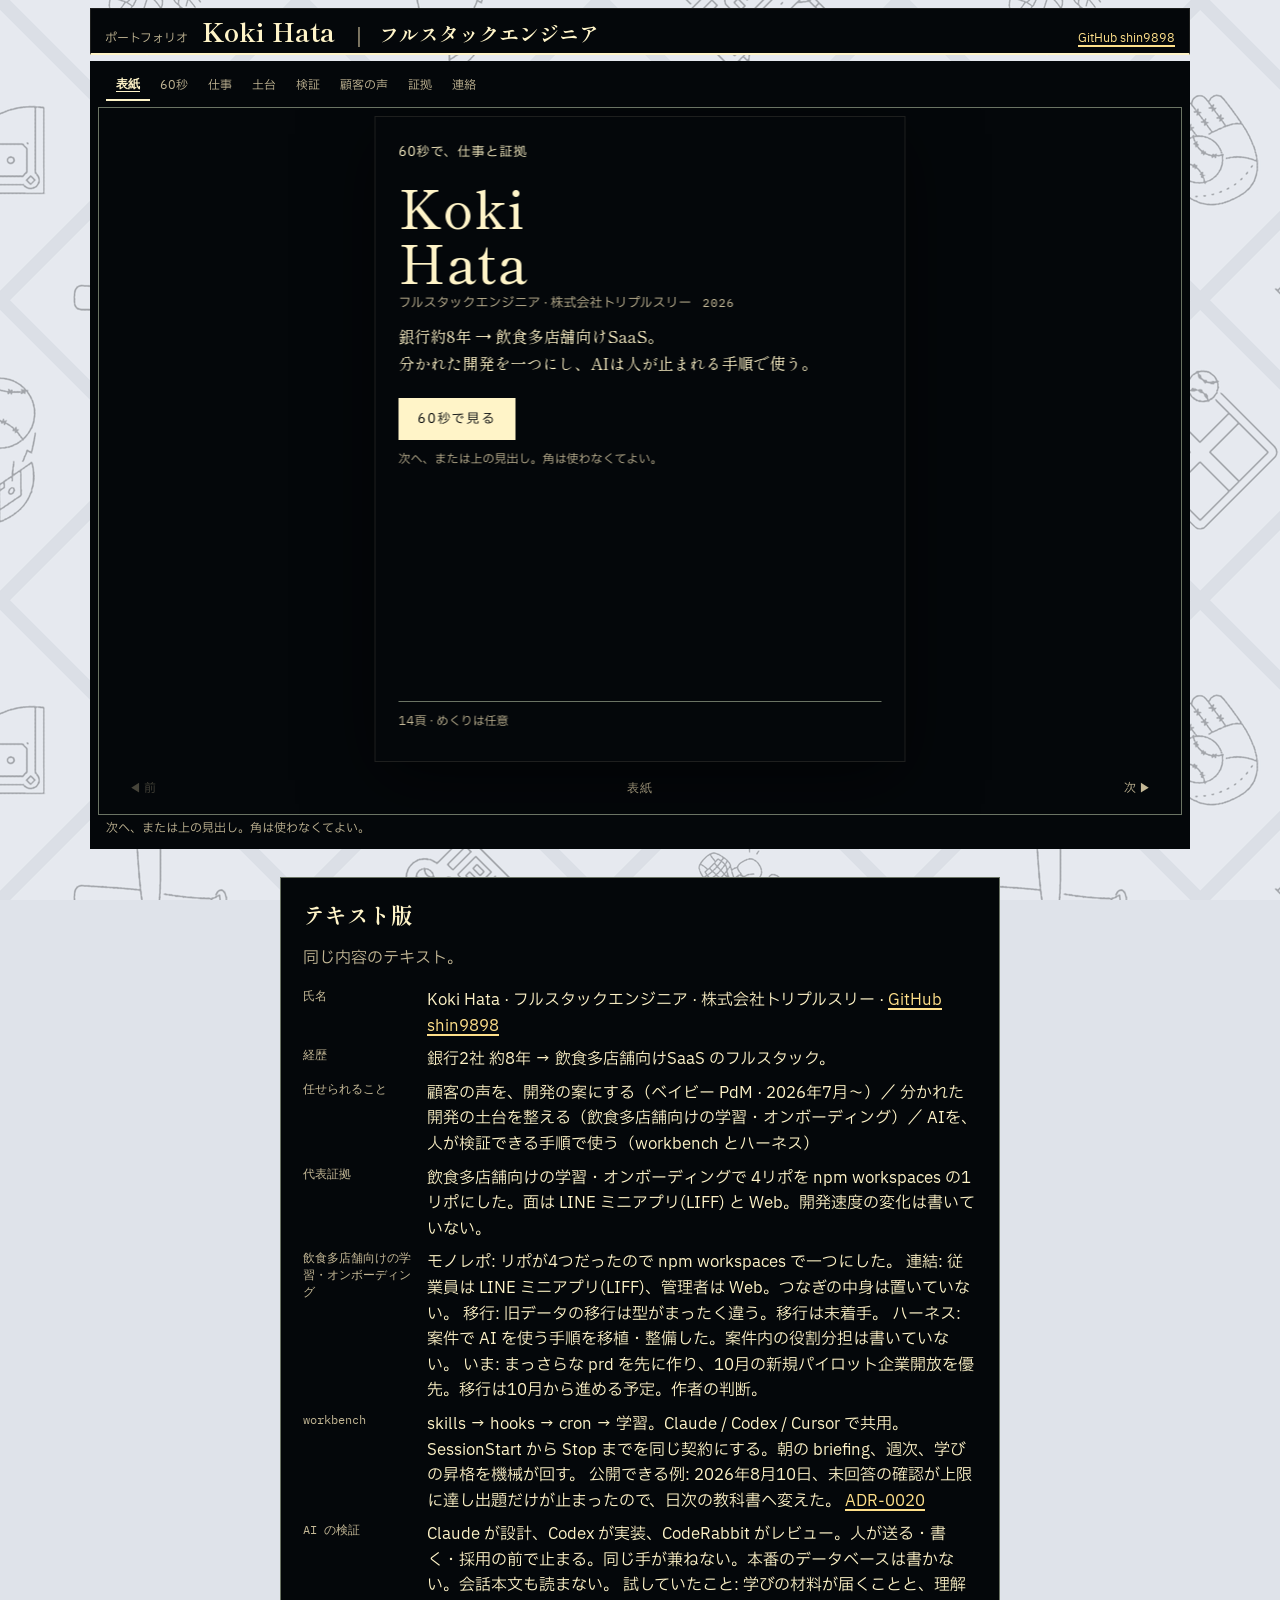
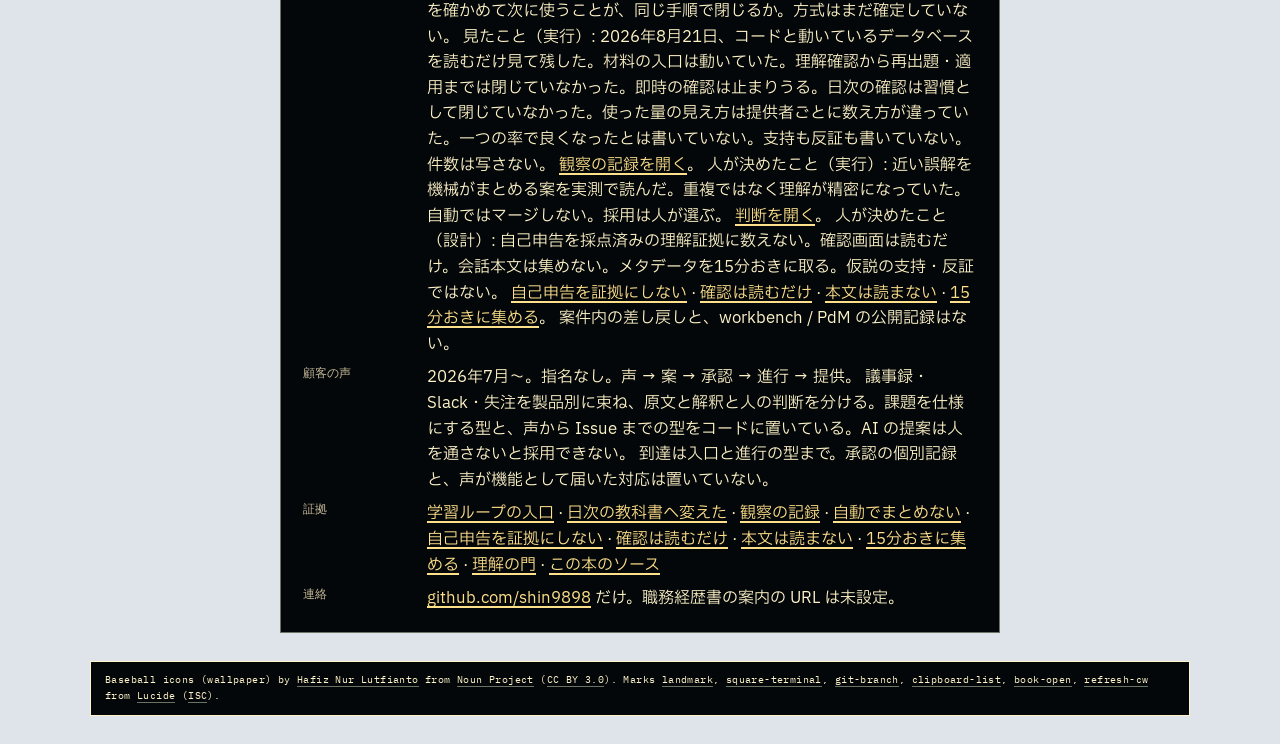
==== commit 0f146731: "Use public names for the work story Replace the product name ONBOARDING with 飲食多店舗向けの学習・オンボーディング in " ====
--- a/index.html
+++ b/index.html
@@ -13,7 +13,7 @@
     <meta property="og:title" content="Koki Hata — フルスタック" />
     <meta
       property="og:description"
-      content="銀行約8年 → 飲食多店舗向けSaaS。任せられるのは土台・検証手順・顧客の声。証拠は ONBOARDING の 4リポ→1リポ。"
+      content="銀行約8年 → 飲食多店舗向けSaaS。任せられるのは土台・検証手順・顧客の声。証拠は飲食多店舗向けの学習・オンボーディングの 4リポ→1リポ。"
     />
     <meta property="og:type" content="website" />
     <meta property="og:url" content="https://shin9898.github.io/portfolio/" />
@@ -94,7 +94,7 @@
         <nav class="toc" aria-label="頁の見出し">
           <button type="button" class="toc-cover" data-jump="0"><span class="toc-full">表紙</span><span class="toc-short">表紙</span></button>
           <button type="button" data-jump="1"><span class="toc-full">60秒</span><span class="toc-short">60秒</span></button>
-          <button type="button" data-jump="3"><span class="toc-full">ONBOARDING</span><span class="toc-short">仕事</span></button>
+          <button type="button" data-jump="3"><span class="toc-full">仕事</span><span class="toc-short">仕事</span></button>
           <button type="button" data-jump="5"><span class="toc-full">土台</span><span class="toc-short">土台</span></button>
           <button type="button" data-jump="7"><span class="toc-full">検証</span><span class="toc-short">検証</span></button>
           <button type="button" data-jump="9"><span class="toc-full">顧客の声</span><span class="toc-short">声</span></button>
@@ -135,7 +135,7 @@
                   </li>
                   <li>
                     <p class="hero-name">分かれた開発の土台を整える</p>
-                    <p class="hero-note">ONBOARDING。4リポを npm workspaces の1リポにした。</p>
+                    <p class="hero-note">飲食多店舗向けの学習・オンボーディング。4リポを npm workspaces の1リポにした。</p>
                     <button type="button" class="inline-jump" data-jump="3">P.03–04 へ</button>
                   </li>
                   <li>
@@ -156,7 +156,7 @@
               <div class="sheet">
                 <p class="running">P.02 — 60秒</p>
                 <h2>確かめられる変化は、これ一つ</h2>
-                <p class="kicker">ONBOARDING リニューアル。詳細は次の見開き。</p>
+                <p class="kicker">飲食多店舗向けの学習・オンボーディングのリニューアル。詳細は次の見開き。</p>
                 <p class="lead">
                   飲食多店舗向けの学習・オンボーディングを、分かれた土台のまま進めない判断をした。公開できる結果は、構成が一つになったこと。
                 </p>
@@ -176,21 +176,21 @@
                   </li>
                 </ul>
                 <div class="jump-row">
-                  <button type="button" class="inline-jump" data-jump="3">ONBOARDING P.03–04</button>
+                  <button type="button" class="inline-jump" data-jump="3">仕事 P.03–04</button>
                   <button type="button" class="inline-jump" data-jump="12">連絡</button>
                 </div>
               </div>
             </div>
 
-            <!-- 3 ONBOARDING 問題・判断 -->
-            <div class="leaf" data-book-page>
-              <div class="sheet">
-                <p class="running">
-                  <svg class="role-svg" viewBox="0 0 24 24" role="img" aria-label="ONBOARDING"><title>ONBOARDING</title><use href="#mark-story" /></svg>
+            <!-- 3 仕事 問題・判断 -->
+            <div class="leaf" data-book-page>
+              <div class="sheet">
+                <p class="running">
+                  <svg class="role-svg" viewBox="0 0 24 24" role="img" aria-label="飲食多店舗向けの学習・オンボーディング"><title>飲食多店舗向けの学習・オンボーディング</title><use href="#mark-story" /></svg>
                   P.03 — 仕事
                 </p>
                 <h2>分かれた開発の土台を整える</h2>
-                <p class="kicker">ONBOARDING · 2025年12月〜。同じリニューアルの四つの論点。担当の境界は書いていない。</p>
+                <p class="kicker">飲食多店舗向けの学習・オンボーディング · 2025年12月〜。同じリニューアルの四つの論点。担当の境界は書いていない。</p>
                 <ul class="now-grid" aria-label="四つの論点">
                   <li>
                     <p class="story-phase">モノレポ</p>
@@ -205,7 +205,7 @@
                   <li>
                     <p class="story-phase">移行</p>
                     <h3>旧データは型が違う</h3>
-                    <p>旧 MANUAL のデータを、そのまま移せる形ではない。移行自体は未着手。</p>
+                    <p>旧データの移行は、そのまま移せる形ではない。移行自体は未着手。</p>
                   </li>
                   <li>
                     <p class="story-phase">ハーネス</p>
@@ -216,7 +216,7 @@
               </div>
             </div>
 
-            <!-- 4 ONBOARDING 結果・いま -->
+            <!-- 4 仕事 結果・いま -->
             <div class="leaf" data-book-page>
               <div class="sheet">
                 <p class="running">
@@ -473,7 +473,7 @@
                     <span>連絡はここ。ほかの宛先は書いていない</span>
                   </li>
                   <li>
-                    <button type="button" class="inline-jump" data-jump="3">ONBOARDING の 4リポ → 1リポ</button>
+                    <button type="button" class="inline-jump" data-jump="3">仕事の 4リポ → 1リポ</button>
                     <span>仕事の代表証拠。構成の変化まで</span>
                   </li>
                   <li>
@@ -547,16 +547,16 @@
         <dt>任せられること</dt>
         <dd>
           顧客の声を、開発の案にする（ベイビー PdM · 2026年7月〜）／
-          分かれた開発の土台を整える（ONBOARDING）／
+          分かれた開発の土台を整える（飲食多店舗向けの学習・オンボーディング）／
           AIを、人が検証できる手順で使う（workbench とハーネス）
         </dd>
         <dt>代表証拠</dt>
-        <dd>ONBOARDING で 4リポを npm workspaces の1リポにした。面は LINE ミニアプリ(LIFF) と Web。開発速度の変化は書いていない。</dd>
-        <dt>ONBOARDING</dt>
+        <dd>飲食多店舗向けの学習・オンボーディングで 4リポを npm workspaces の1リポにした。面は LINE ミニアプリ(LIFF) と Web。開発速度の変化は書いていない。</dd>
+        <dt>飲食多店舗向けの学習・オンボーディング</dt>
         <dd>
           モノレポ: リポが4つだったので npm workspaces で一つにした。
           連結: 従業員は LINE ミニアプリ(LIFF)、管理者は Web。つなぎの中身は置いていない。
-          移行: 旧 MANUAL のデータは型がまったく違う。移行は未着手。
+          移行: 旧データの移行は型がまったく違う。移行は未着手。
           ハーネス: 案件で AI を使う手順を移植・整備した。案件内の役割分担は書いていない。
           いま: まっさらな prd を先に作り、10月の新規パイロット企業開放を優先。移行は10月から進める予定。作者の判断。
         </dd>
